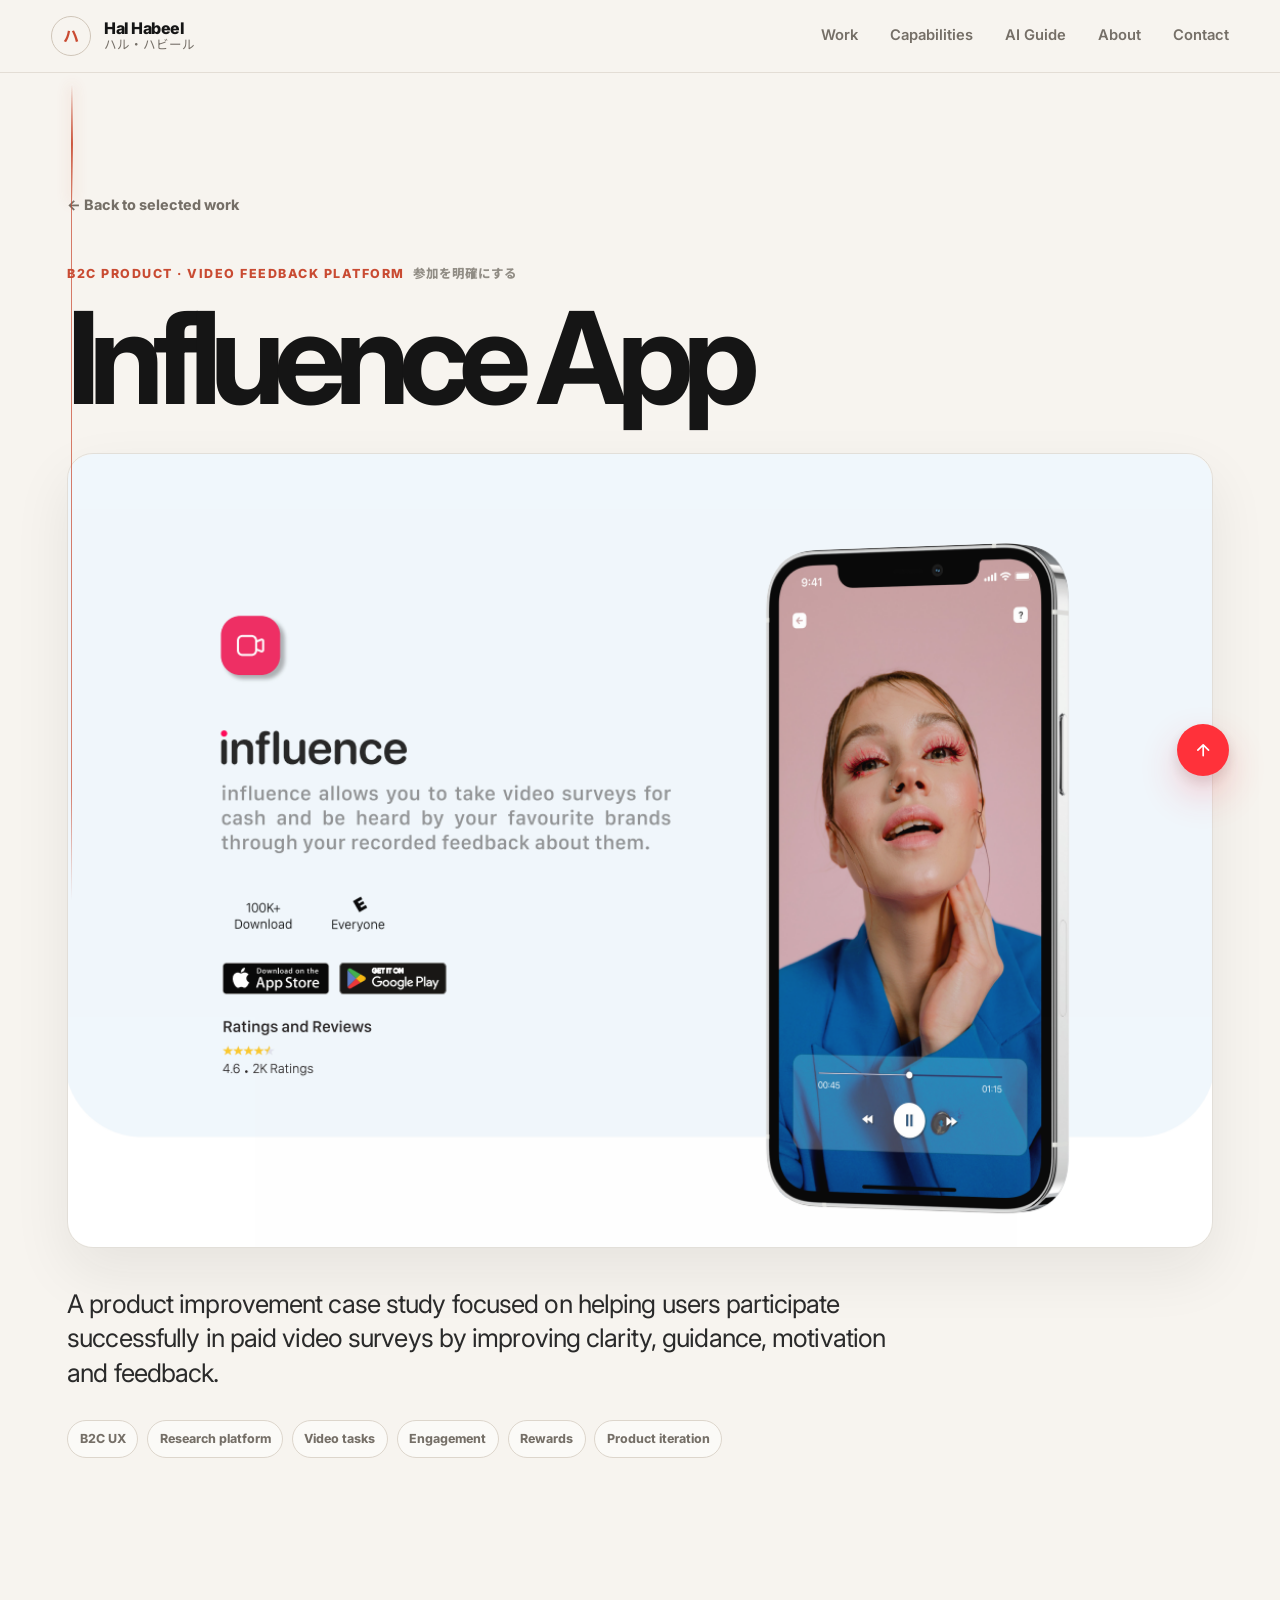
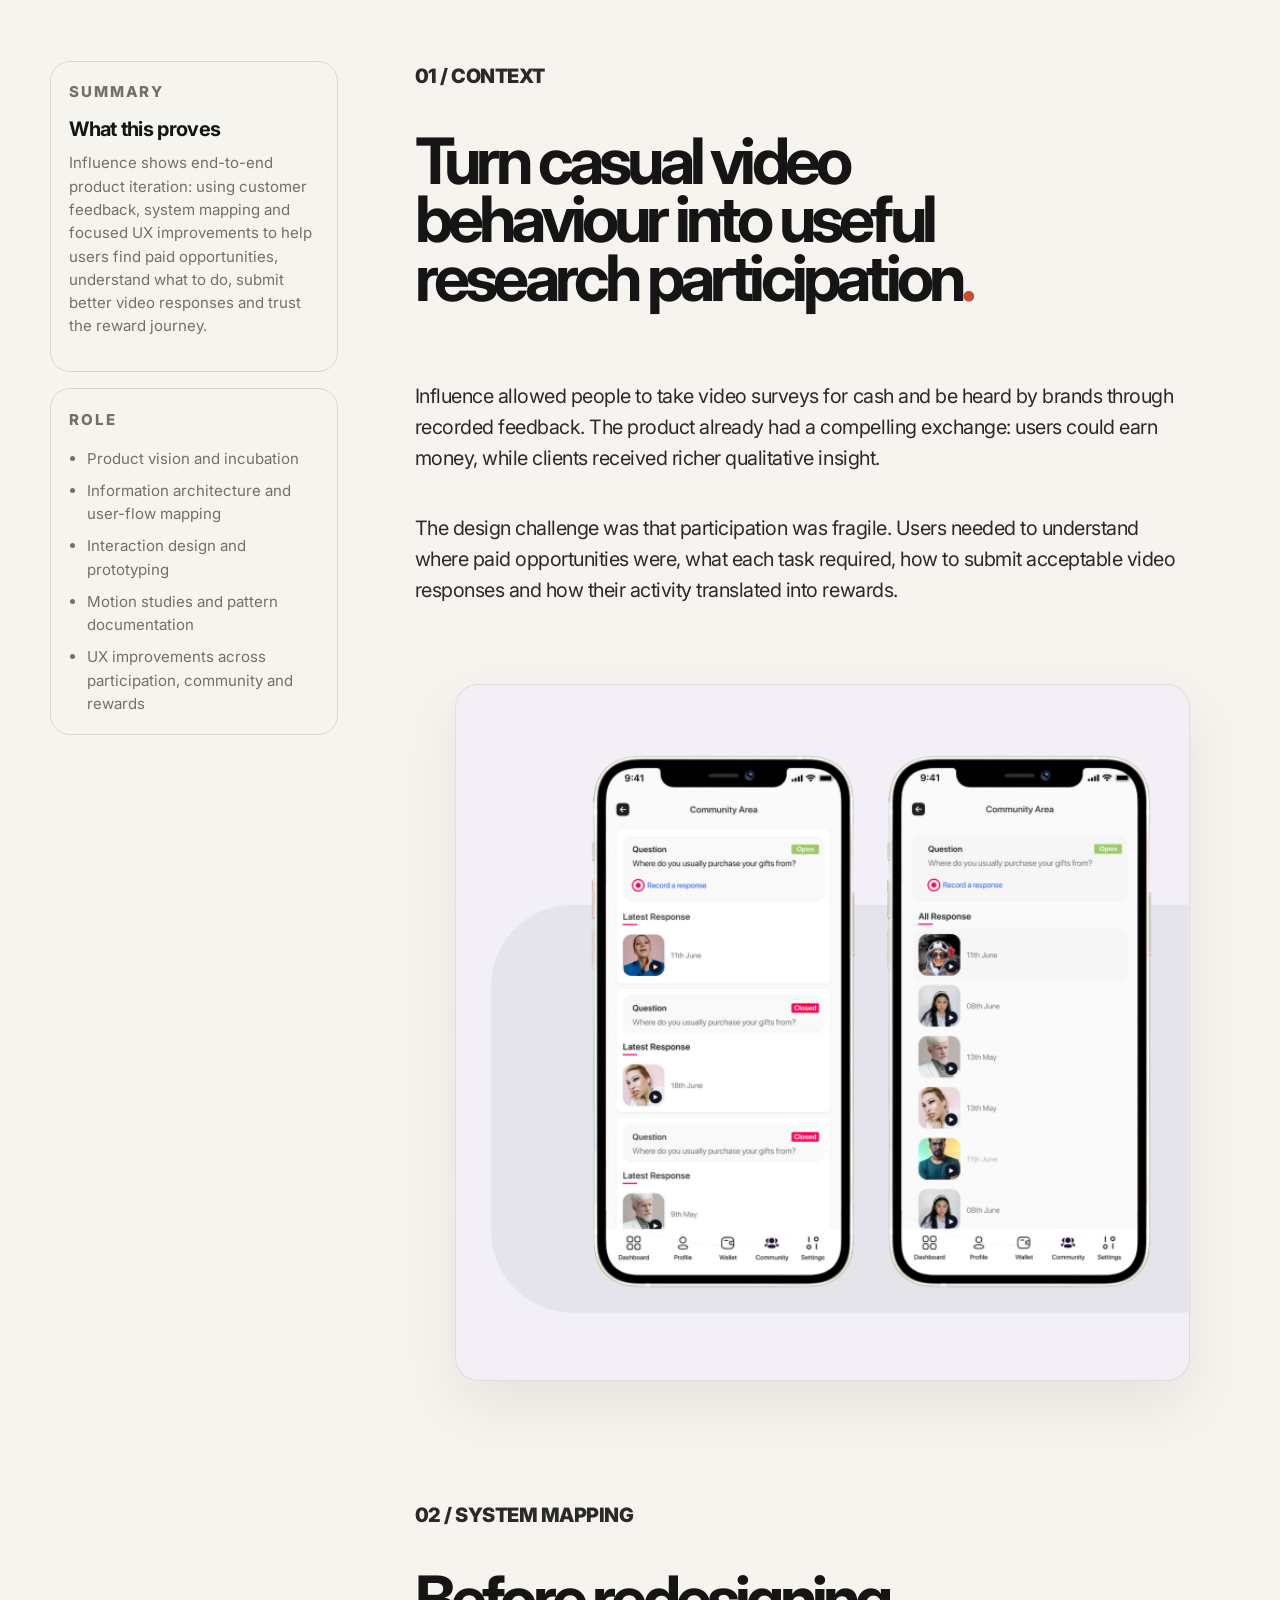
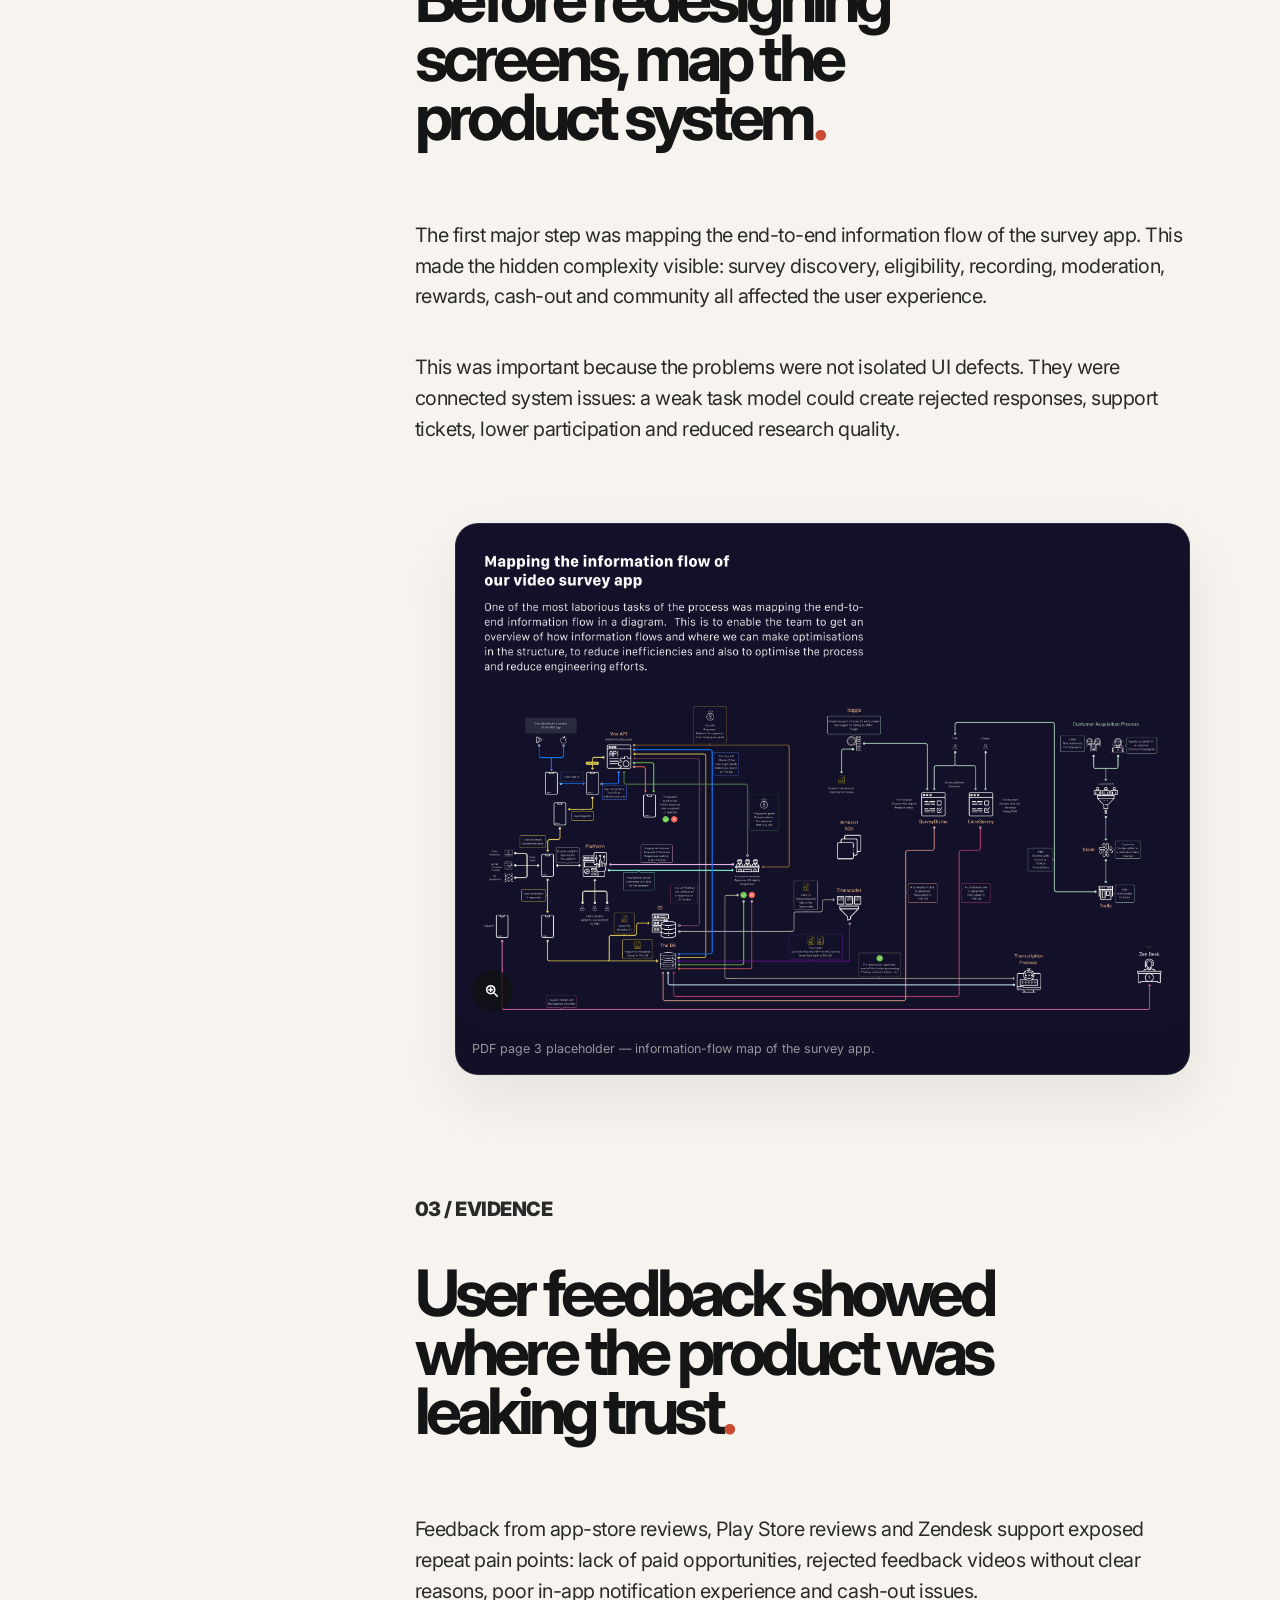
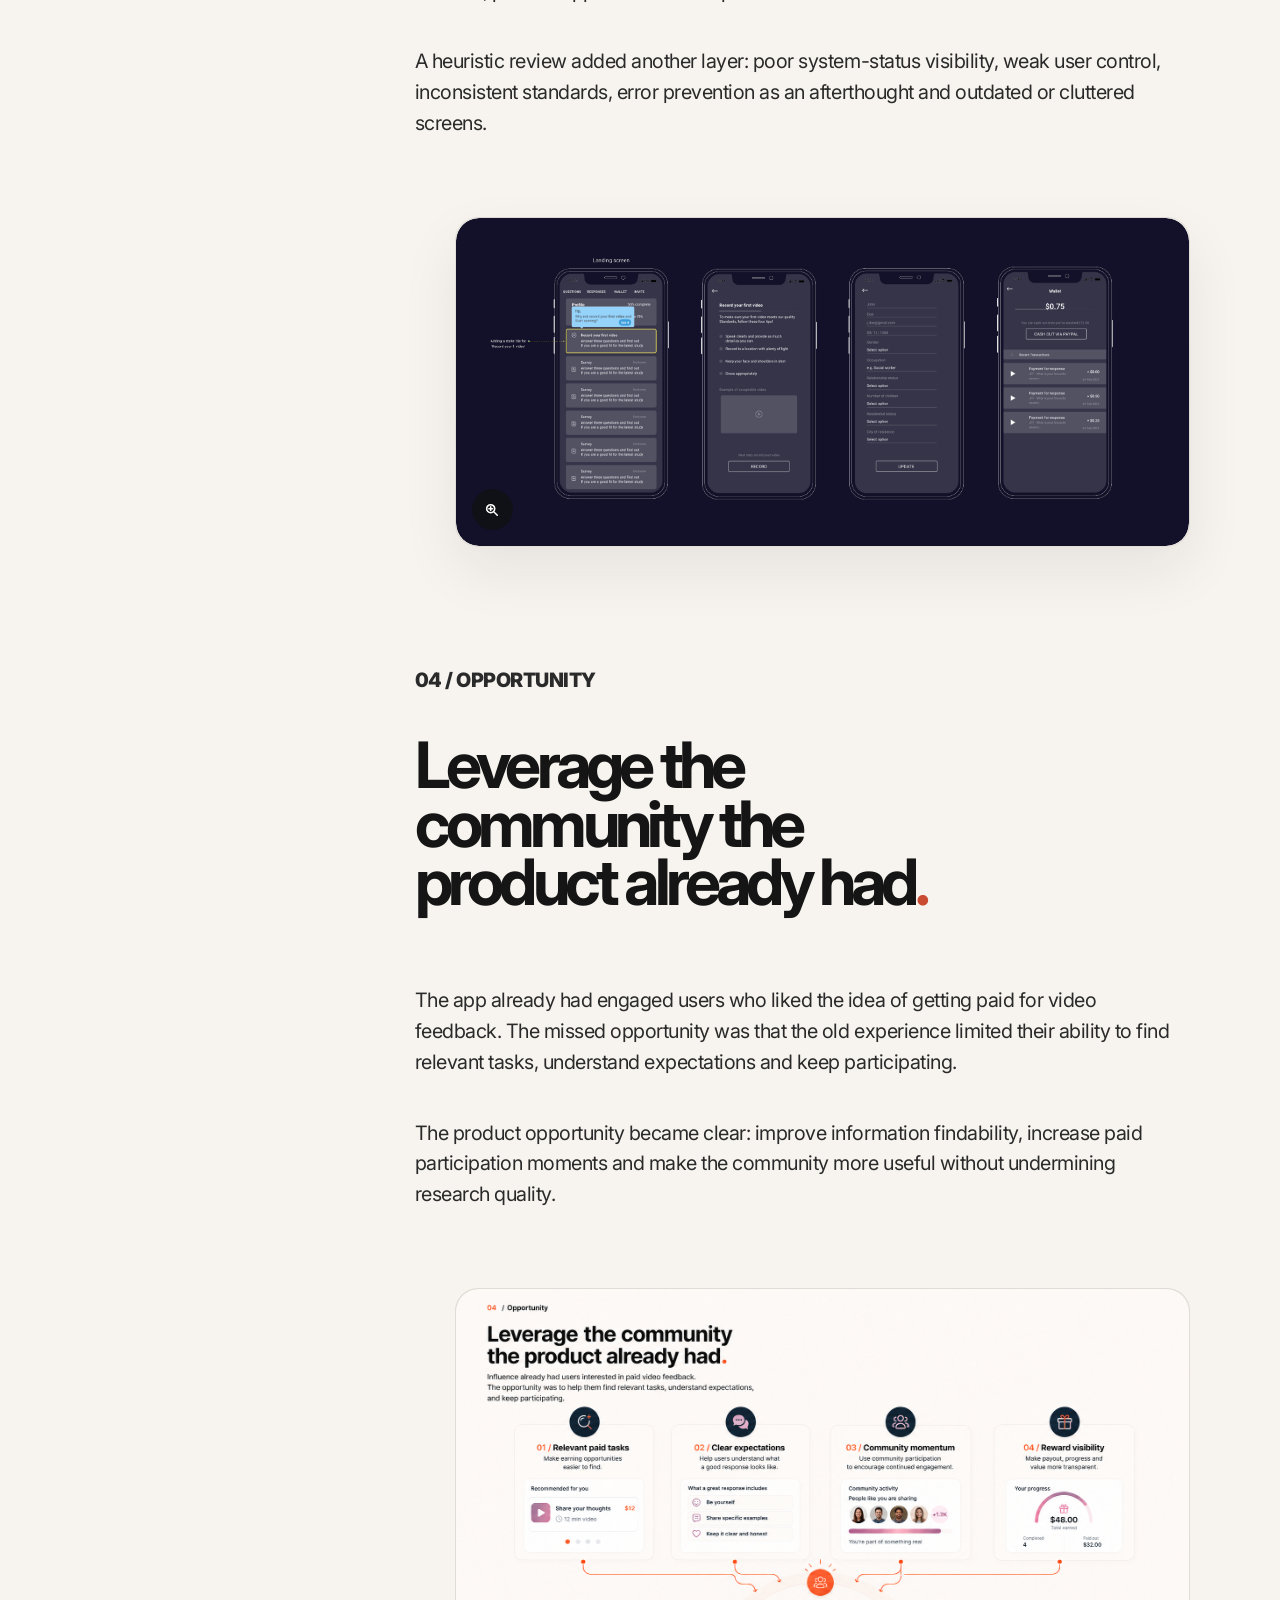
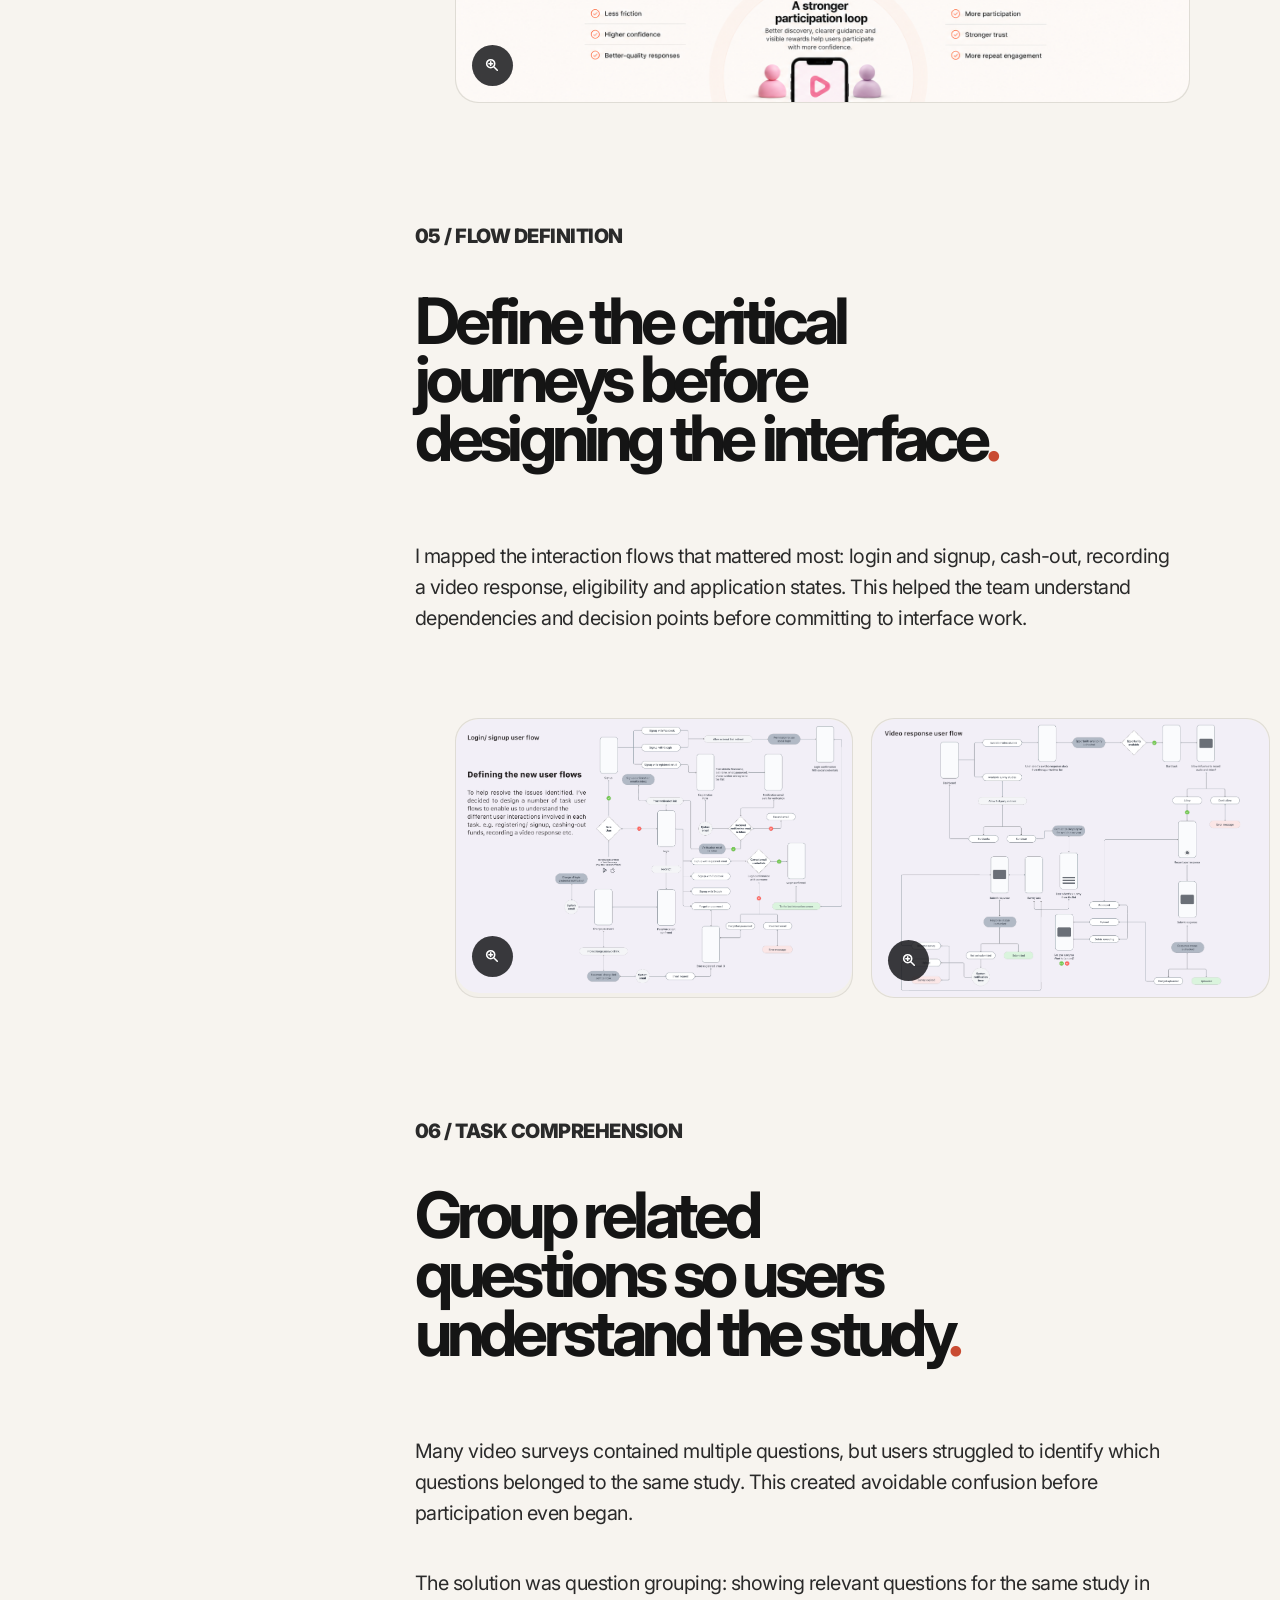
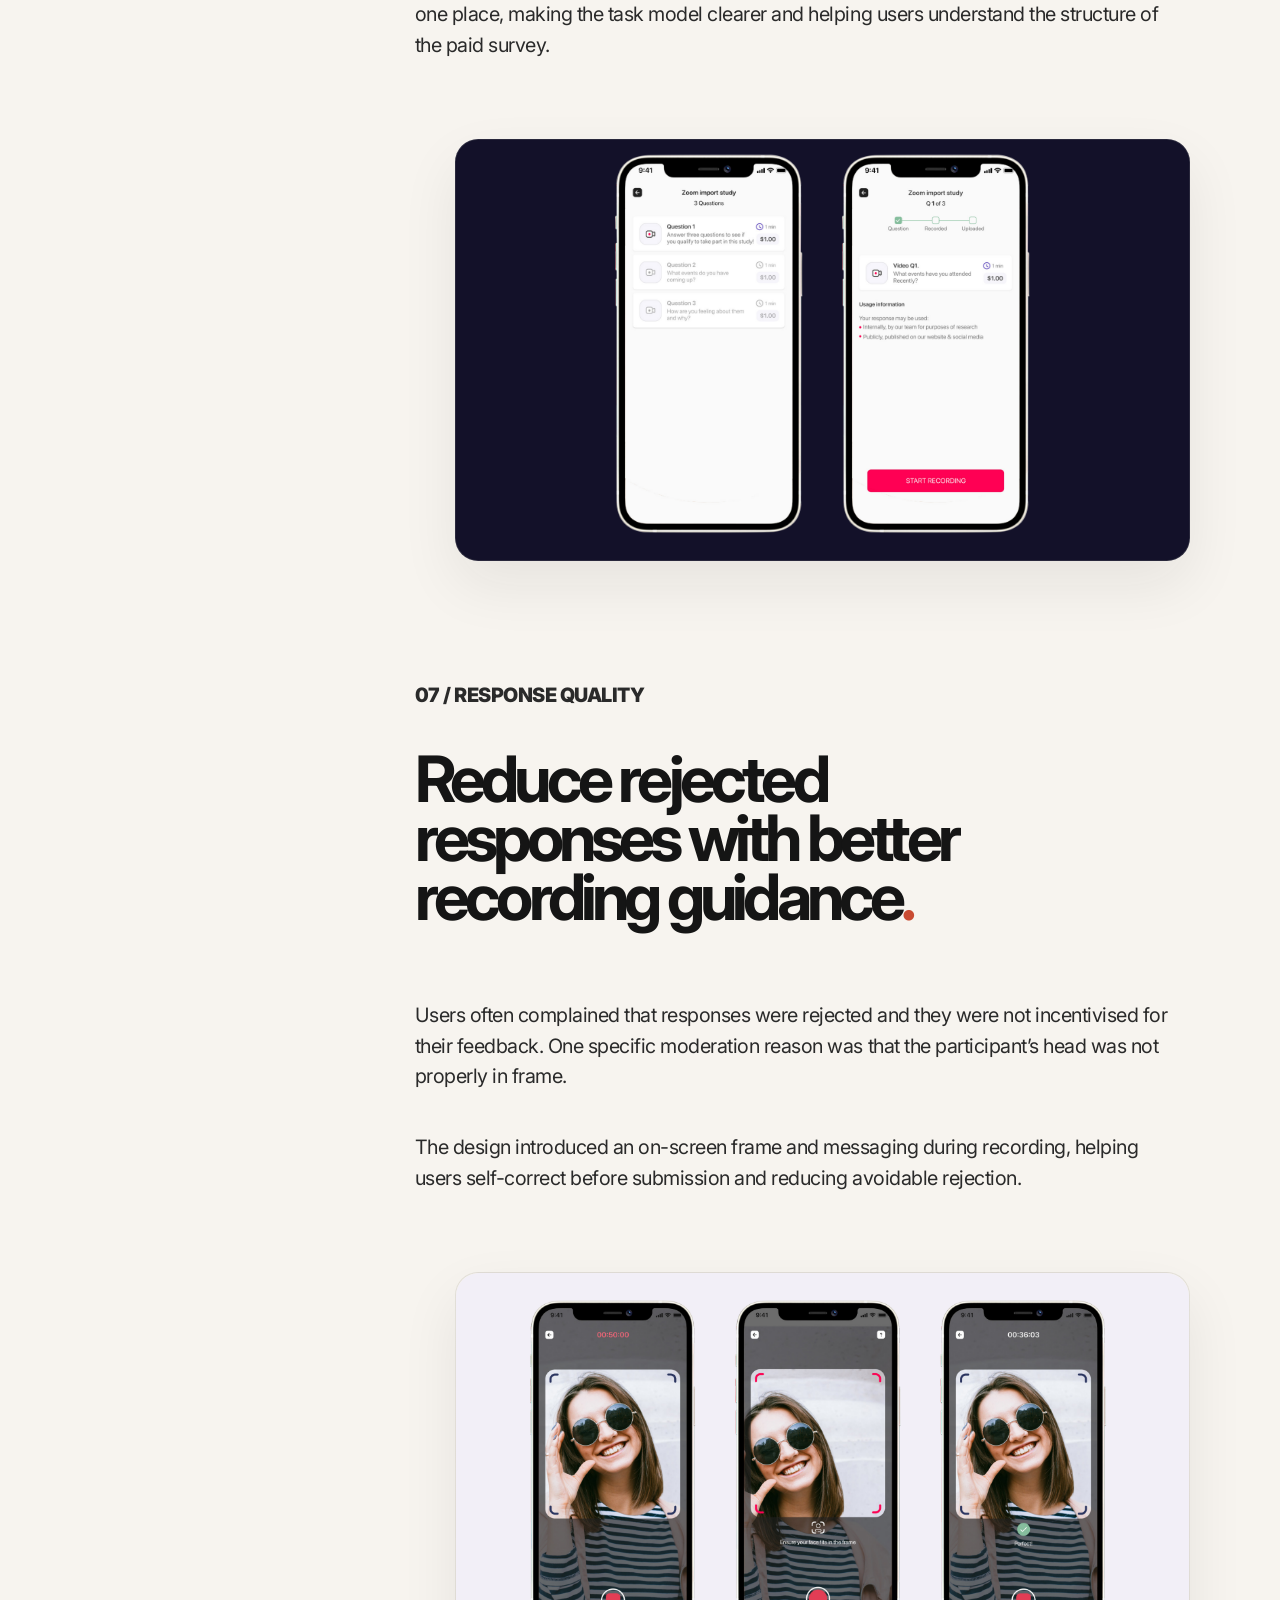
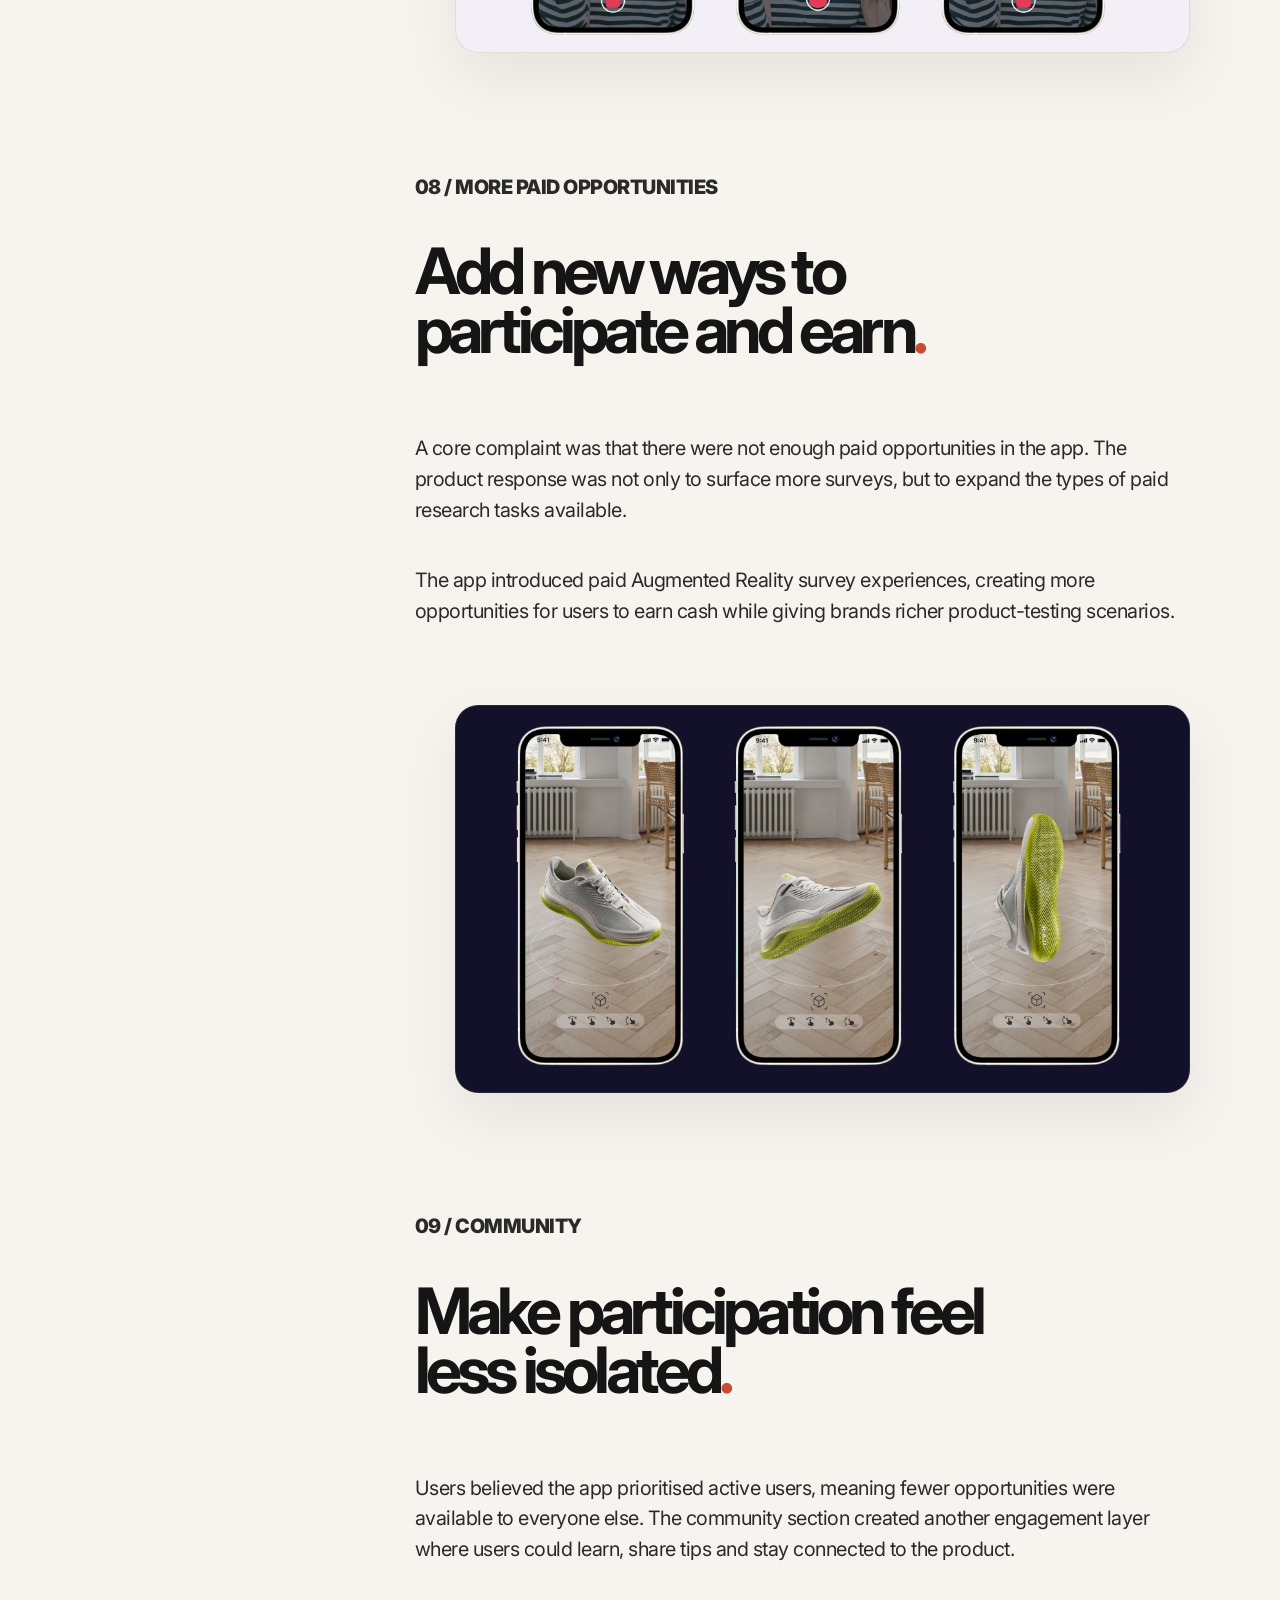
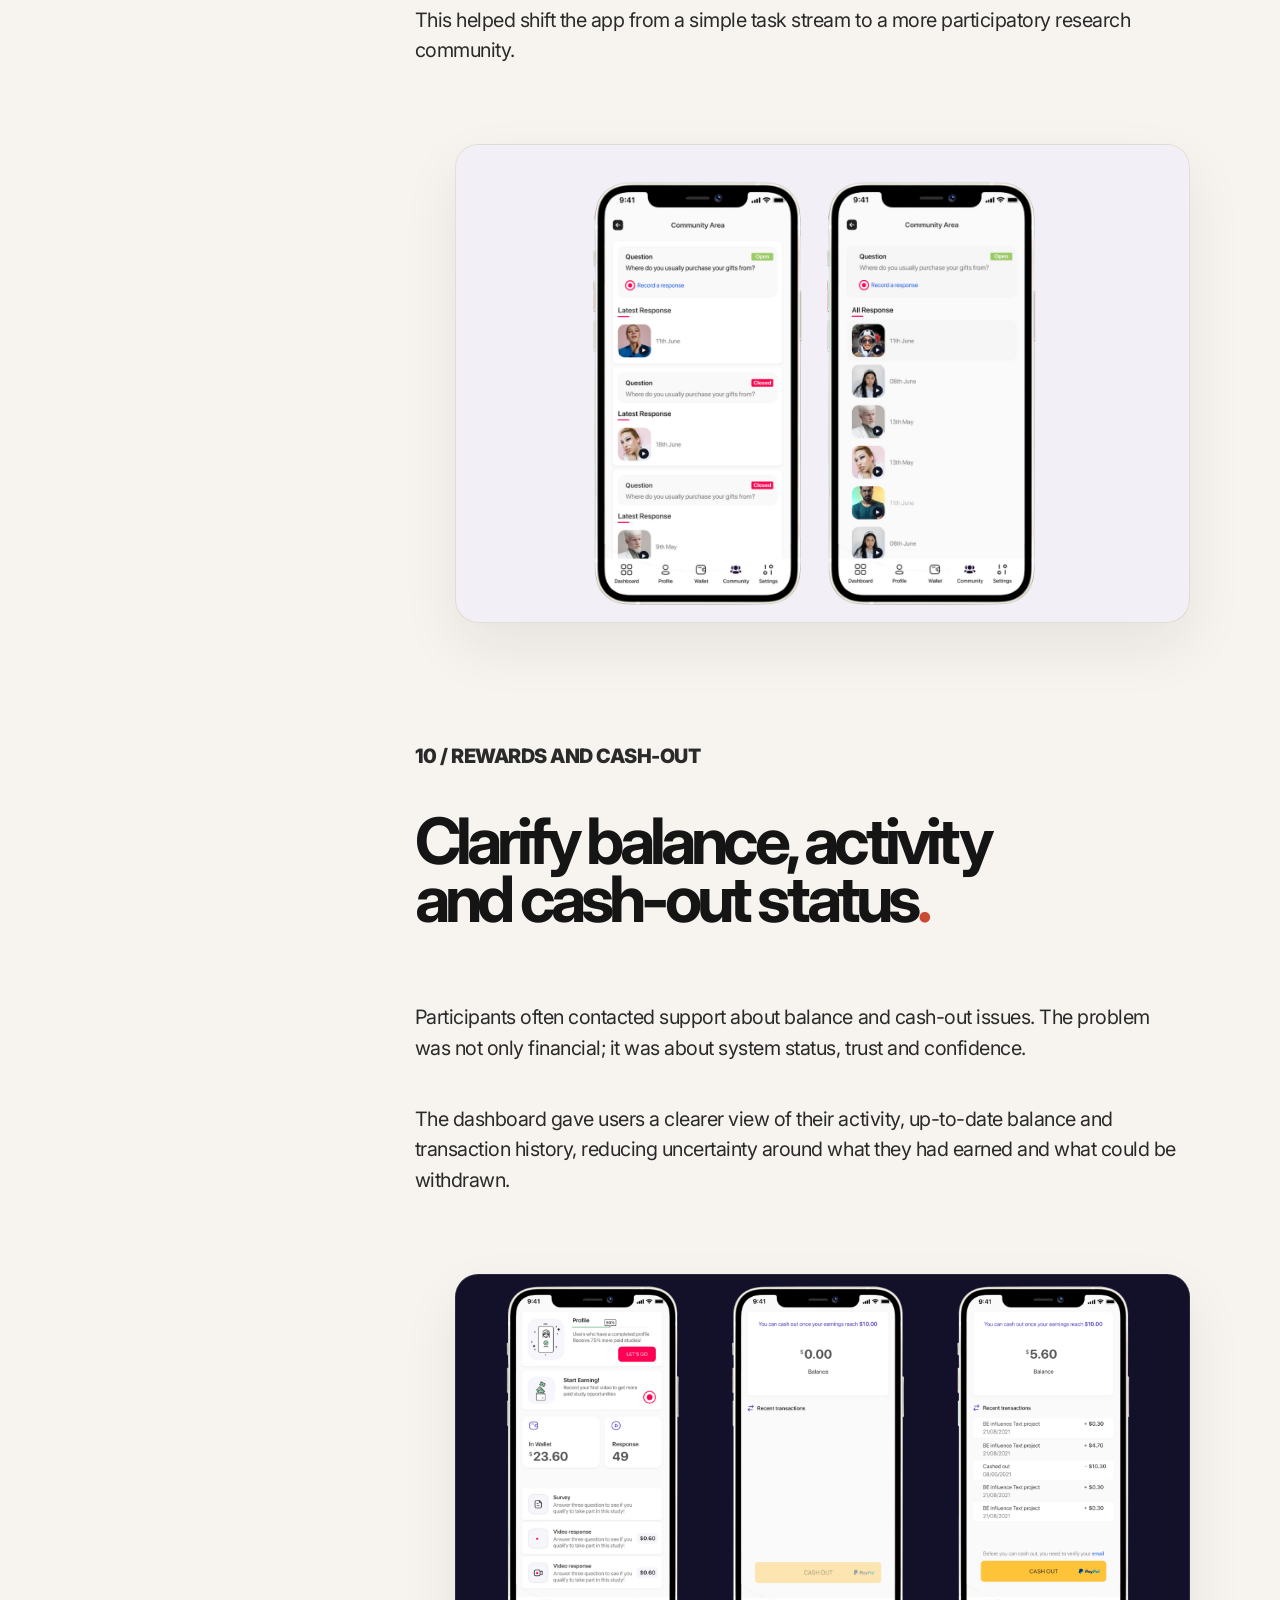
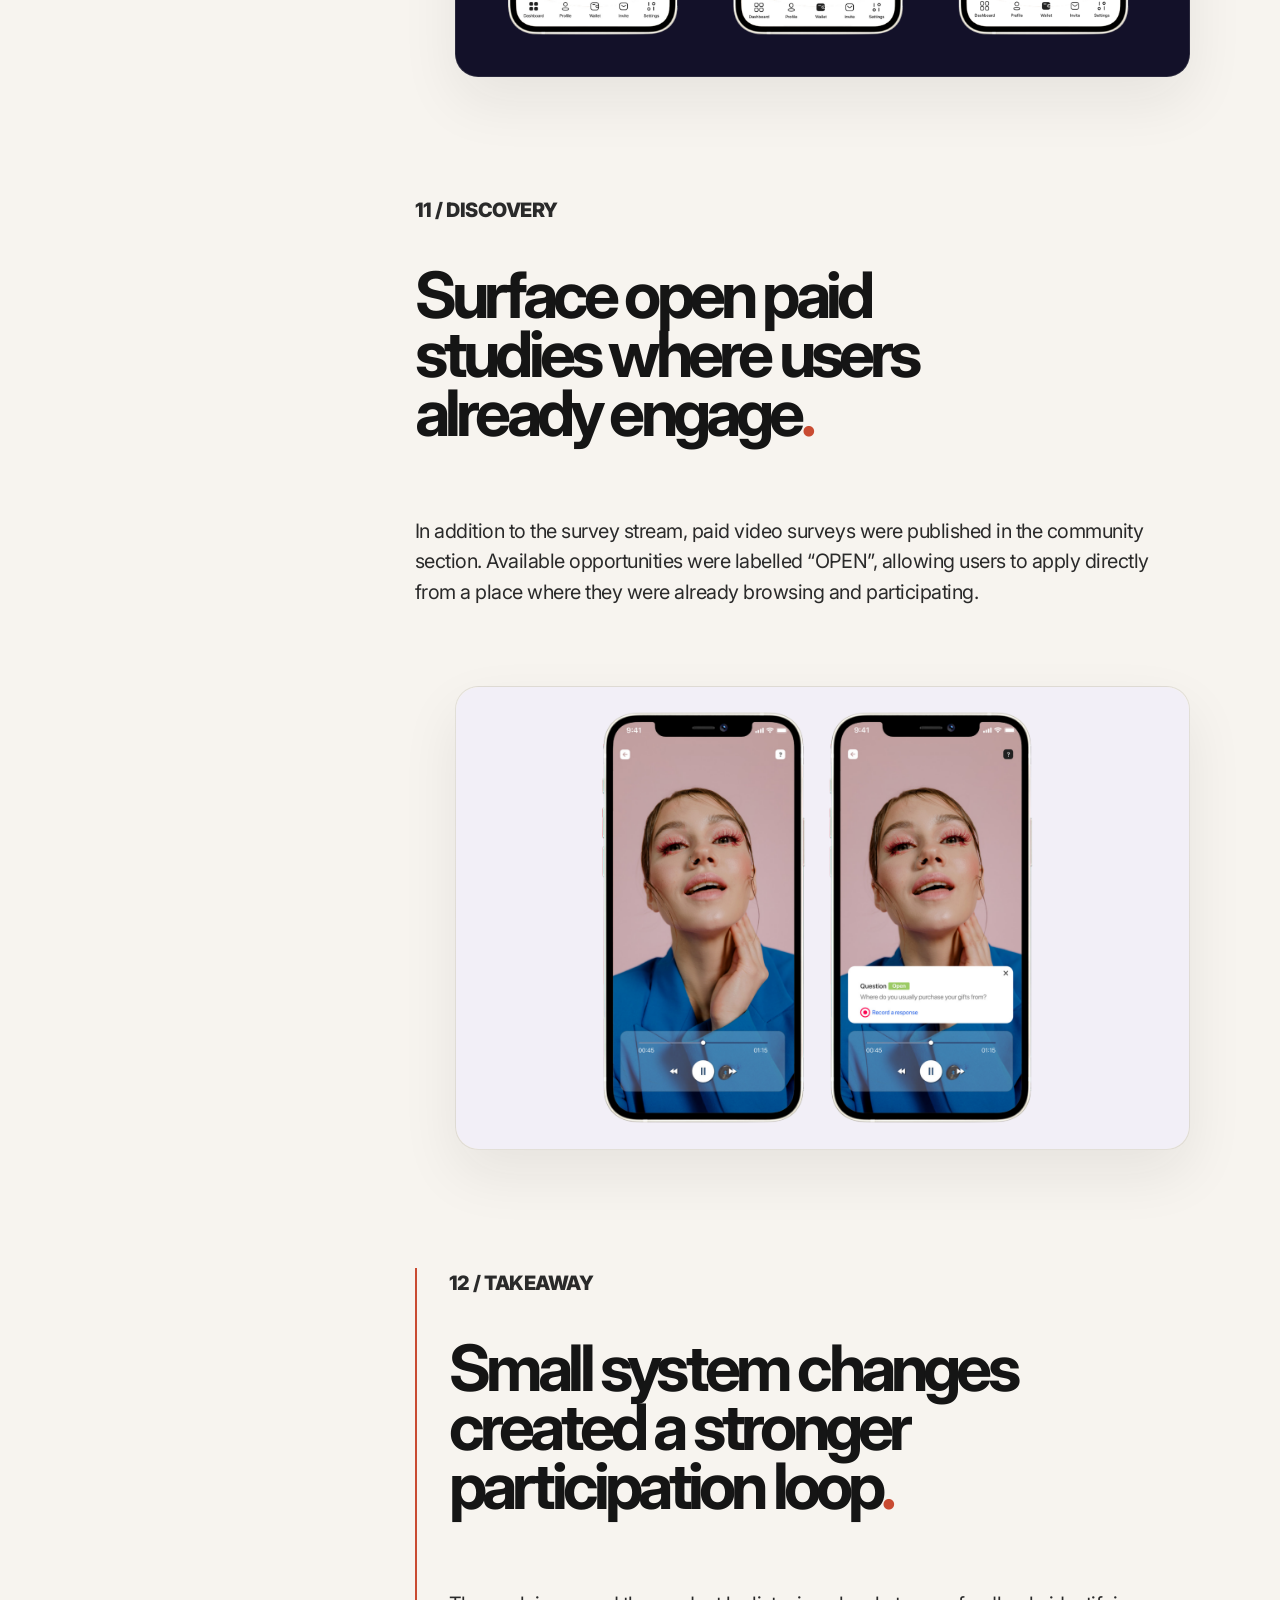
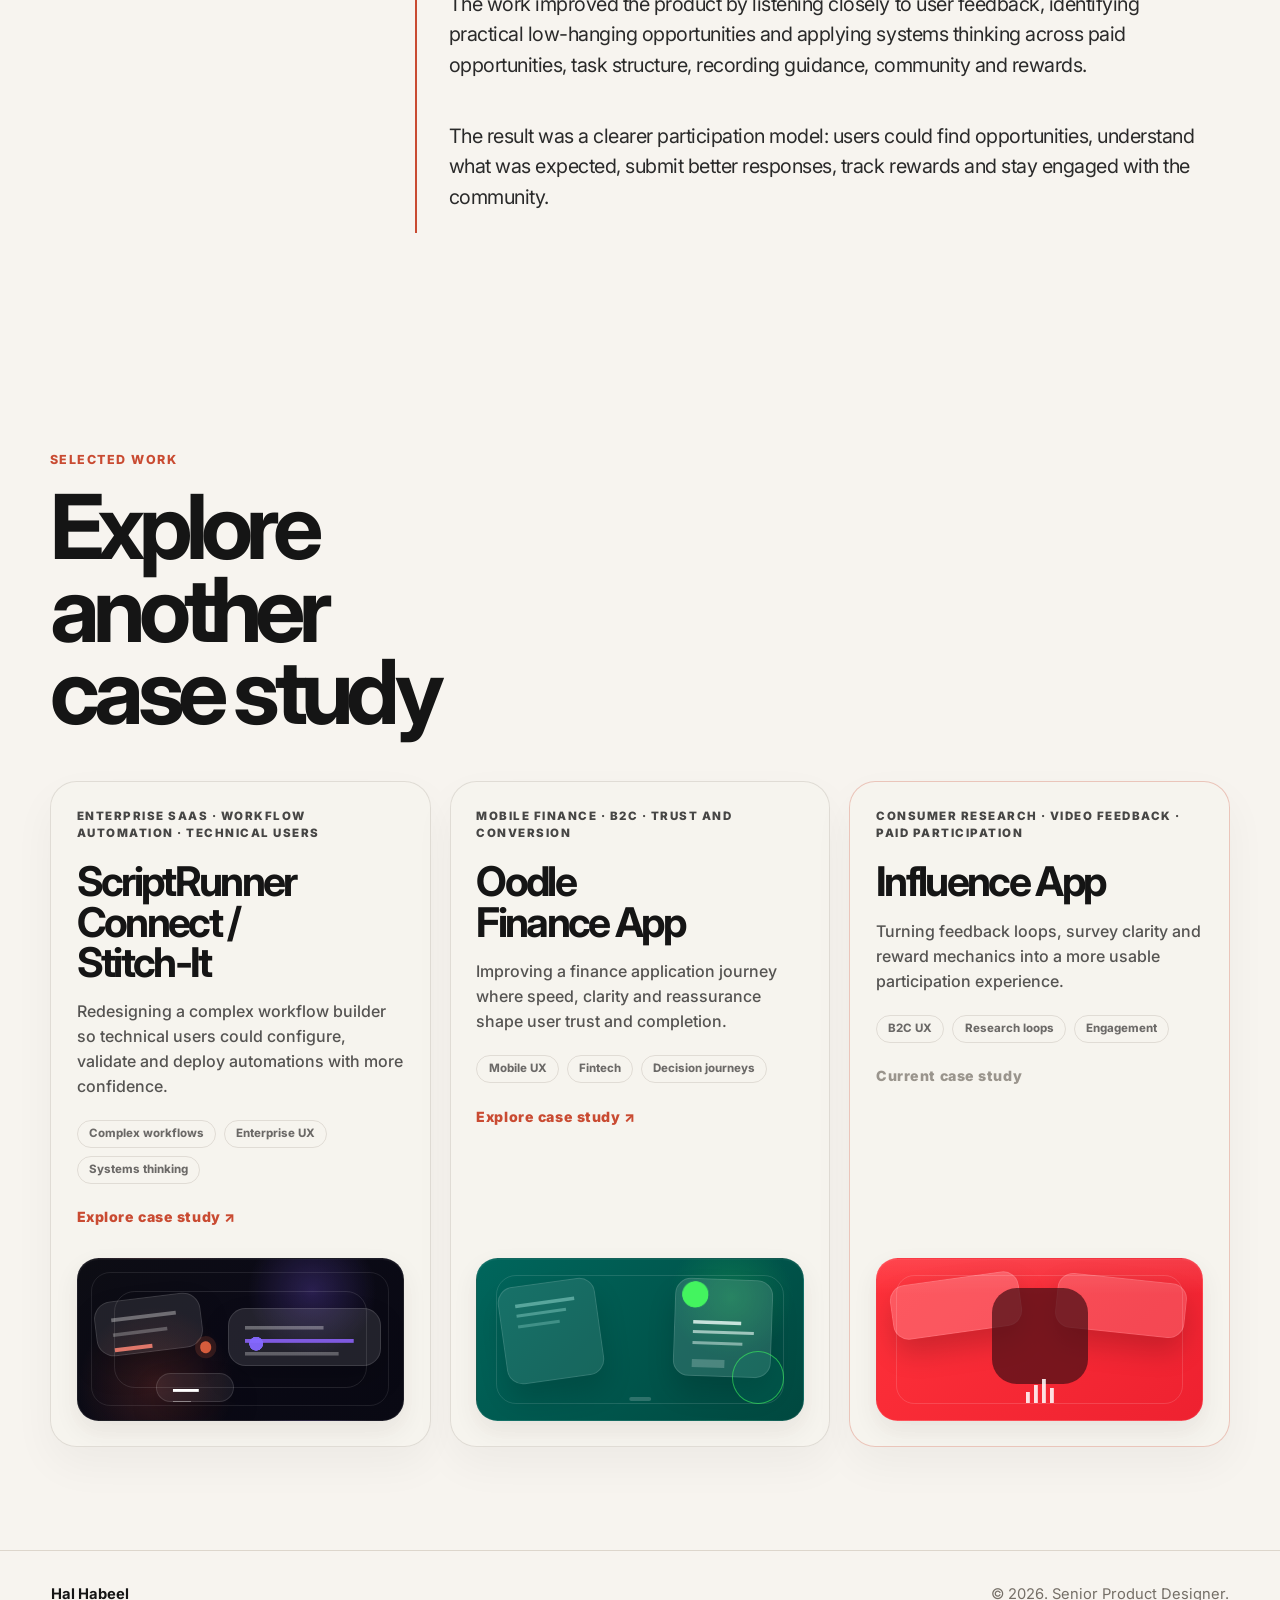
==== case_studies/influence-app.html @ b0b1bc2a "Deploy refreshed portfolio site" ====
<!DOCTYPE html>
<html lang="en">
<head>
  <meta charset="UTF-8">
  <meta name="viewport" content="width=device-width, initial-scale=1.0">
  <title>Influence App — Hal Habeel Case Study</title>
  <meta name="description" content="This case study demonstrates product iteration across a consumer feedback platform: identifying user failure points, improving task comprehension, increasing confidence and making reward-driven participation clearer.">
  <link rel="preconnect" href="https://fonts.googleapis.com">
  <link rel="preconnect" href="https://fonts.gstatic.com" crossorigin>
  <link href="https://fonts.googleapis.com/css2?family=Inter:wght@400;500;650;750;800;900&family=Noto+Sans+JP:wght@400;500;700;800&display=swap" rel="stylesheet">
  <link rel="stylesheet" href="../styles.css">
  <link rel="icon" href="../images/circle_logo_favicon.svg" type="image/svg+xml">

  <style>
    /* Influence story rebuild */
    .influence-story .case-sidebar-card {
      background: rgba(247, 244, 238, 0.78);
    }

    .influence-section h2 {
      max-width: 14ch;
    }

    .influence-title-stop {
      color: var(--vermilion);
    }

    .influence-section > p {
      max-width: 48rem;
    }

    .influence-figure,
    .influence-figure-grid {
      margin-top: clamp(1.75rem, 3vw, 2.5rem);
    }

    .influence-figure {
      overflow: hidden;
      border: 1px solid rgba(117, 111, 103, 0.16);
      border-radius: 1.45rem;
      background:
        linear-gradient(180deg, rgba(247, 244, 238, 0.96), rgba(242, 238, 232, 0.94));
      box-shadow: 0 24px 58px rgba(21, 21, 21, 0.075);
    }

    .influence-figure--dark {
      background: #111026;
      border-color: rgba(255, 255, 255, 0.1);
    }

    .influence-figure img {
      display: block;
      width: 100%;
      height: auto;
      border-radius: inherit;
    }

    .influence-figure figcaption {
      padding: 0.85rem 1rem 1rem;
      color: rgba(21, 21, 21, 0.58);
      font-size: 0.78rem;
      line-height: 1.45;
    }

    .influence-figure--dark figcaption {
      color: rgba(247, 244, 238, 0.58);
    }

    .influence-figure-grid {
      display: grid;
      grid-template-columns: repeat(2, minmax(0, 1fr));
      gap: 1rem;
    }

    .influence-figure-grid .influence-figure {
      margin-top: 0;
    }

    @media (max-width: 900px) {
      .influence-figure-grid {
        grid-template-columns: 1fr;
      }
    }
  </style>


  <style>
    /* Influence hero refinement */
    .case-hero.section-pad {
      padding: 7.5rem var(--page-pad) 5.5rem !important;
    }

    .influence-hero-kicker {
      display: inline-flex !important;
      align-items: baseline !important;
      gap: 0.55rem !important;
      width: fit-content !important;
      margin-bottom: clamp(0.85rem, 1.5vw, 1.15rem) !important;
      color: var(--vermilion) !important;
    }

    .influence-hero-kicker span {
      color: rgba(117, 111, 103, 0.78) !important;
      font-family: "Noto Sans JP", sans-serif !important;
      font-size: 0.78rem !important;
      font-weight: 800 !important;
      letter-spacing: 0.08em !important;
      text-transform: none !important;
    }

    .case-hero h1 {
      margin-bottom: clamp(1.75rem, 3vw, 2.5rem) !important;
    }

    .influence-hero-visual-section {
      padding: 0 !important;
      margin: 0 0 clamp(1.75rem, 3vw, 2.4rem) !important;
    }

    .influence-hero-visual {
      width: min(100%, 72rem) !important;
      height: auto !important;
      min-height: 0 !important;
      padding: 0 !important;
      overflow: hidden !important;
      border: 1px solid rgba(117, 111, 103, 0.16) !important;
      border-radius: 1.6rem !important;
      background: transparent !important;
      box-shadow: 0 24px 58px rgba(21, 21, 21, 0.075) !important;
    }

    .influence-hero-visual img {
      display: block !important;
      width: 100% !important;
      height: auto !important;
      min-height: 0 !important;
      max-height: none !important;
      object-fit: initial !important;
      object-position: initial !important;
      border-radius: inherit !important;
      box-shadow: none !important;
      transform: none !important;
      image-rendering: auto !important;
    }

    .case-hero .case-lede {
      margin-top: 0 !important;
      max-width: 52rem !important;
    }

    .case-hero .case-tags {
      margin-top: clamp(1.25rem, 2.4vw, 1.85rem) !important;
    }

    @media (max-width: 900px) {
      .case-hero.section-pad {
        padding-top: 6.5rem !important;
      }

      .influence-hero-visual {
        border-radius: 1.25rem !important;
      }

      .influence-hero-kicker {
        flex-wrap: wrap !important;
      }
    }
  </style>


  <style>
    /* Influence hero kicker line fix */
    .case-hero .back-link {
      display: flex !important;
      width: fit-content !important;
      margin-bottom: clamp(2rem, 4vw, 3rem) !important;
      float: none !important;
      clear: both !important;
    }

    .influence-hero-kicker {
      display: flex !important;
      clear: both !important;
      width: fit-content !important;
      margin-top: 0 !important;
      margin-bottom: clamp(0.85rem, 1.5vw, 1.15rem) !important;
    }
  </style>


  <style>
    /* Influence context image caption cleanup */
    .influence-section--intro .influence-figure img {
      border-radius: inherit !important;
    }
  </style>


  <style>
    /* Influence evidence image caption cleanup */
    .influence-figure img[src="../images/influence_case_p04_feedback_painpoints.png"] {
      border-radius: inherit !important;
    }
  </style>


  <style>
    /* Influence opportunity image caption cleanup */
    .influence-figure img[src="../images/concept_testing.png"] {
      border-radius: inherit !important;
    }
  </style>


  <style>
    /* Influence opportunity dark canvas removal */
    .influence-figure--opportunity {
      background: #f3f0ea !important;
      border: 1px solid rgba(117, 111, 103, 0.16) !important;
      overflow: hidden !important;
    }

    .influence-figure--opportunity img {
      display: block !important;
      width: 100% !important;
      height: auto !important;
      border-radius: inherit !important;
      margin: 0 !important;
    }
  </style>


  <style>
    /* Influence opportunity shadow removal */
    .influence-figure--opportunity {
      box-shadow: none !important;
    }
  </style>


  <style>
    /* Influence flow definition image cleanup */
    .influence-section--flow-definition .influence-figure-grid {
      grid-template-columns: repeat(2, minmax(0, 1fr)) !important;
      gap: clamp(1.25rem, 2.4vw, 2rem) !important;
      margin-top: clamp(2rem, 3.5vw, 3rem) !important;
    }

    .influence-section--flow-definition .influence-figure {
      margin-top: 0 !important;
      border-radius: 1.45rem !important;
      background: #f3f0ea !important;
      box-shadow: none !important;
      overflow: hidden !important;
    }

    .influence-section--flow-definition .influence-figure img {
      display: block !important;
      width: 100% !important;
      height: auto !important;
      border-radius: inherit !important;
      margin: 0 !important;
    }

    .influence-section--flow-definition .influence-figure figcaption {
      display: none !important;
    }

    @media (max-width: 900px) {
      .influence-section--flow-definition .influence-figure-grid {
        grid-template-columns: 1fr !important;
      }
    }
  </style>


  <style>
    /* Influence flow definition bigger images */
    .influence-section--flow-definition .influence-figure-grid {
      width: min(100%, 76rem) !important;
      max-width: 76rem !important;
      grid-template-columns: repeat(2, minmax(0, 1fr)) !important;
      gap: clamp(0.75rem, 1.4vw, 1.15rem) !important;
      margin-left: 0 !important;
      margin-right: 0 !important;
    }

    .influence-section--flow-definition .influence-figure {
      width: 100% !important;
      max-width: none !important;
    }

    .influence-section--flow-definition .influence-figure img {
      width: 100% !important;
      max-width: none !important;
    }

    @media (max-width: 900px) {
      .influence-section--flow-definition .influence-figure-grid {
        width: 100% !important;
        max-width: 100% !important;
        grid-template-columns: 1fr !important;
        gap: 1rem !important;
      }
    }
  </style>


  <style>
    /* Influence selected work fallback */
    .influence-selected-work {
      padding-top: clamp(5rem, 8vw, 8rem) !important;
      padding-bottom: clamp(5rem, 8vw, 8rem) !important;
      background: var(--bg) !important;
    }

    .influence-selected-work h2 {
      max-width: 9ch !important;
      margin: 0 0 clamp(2rem, 4vw, 3rem) !important;
      color: var(--ink) !important;
      font-size: clamp(3rem, 7vw, 6.4rem) !important;
      line-height: 0.92 !important;
      letter-spacing: -0.075em !important;
    }

    .influence-selected-work .case-study-next-work__grid {
      display: grid !important;
      grid-template-columns: repeat(3, minmax(0, 1fr)) !important;
      gap: 1.2rem !important;
      max-width: 100% !important;
    }

    .influence-selected-work .case-study-next-work__card {
      position: relative !important;
      min-height: 25rem !important;
      display: grid !important;
      grid-template-rows: 1fr auto !important;
      align-items: stretch !important;
      padding: clamp(1.35rem, 2vw, 1.75rem) !important;
      border: 1px solid rgba(117, 111, 103, 0.18) !important;
      border-radius: 1.65rem !important;
      background: rgba(247, 244, 238, 0.78) !important;
      color: var(--ink) !important;
      overflow: hidden !important;
      box-shadow: 0 18px 44px rgba(21, 21, 21, 0.045) !important;
      text-decoration: none !important;
      transition: transform 180ms ease, border-color 180ms ease, box-shadow 180ms ease !important;
    }

    .influence-selected-work .case-study-next-work__card:hover {
      transform: translateY(-4px) !important;
      border-color: rgba(201, 75, 50, 0.28) !important;
      box-shadow: 0 24px 54px rgba(21, 21, 21, 0.075) !important;
    }

    .influence-selected-work .case-study-next-work__card.is-current {
      border-color: rgba(201, 75, 50, 0.28) !important;
    }

    .influence-selected-work .case-study-next-work__content {
      display: grid !important;
      align-content: start !important;
    }

    .influence-selected-work .case-study-next-work__content p {
      margin: 0 0 1.25rem !important;
      color: rgba(21, 21, 21, 0.78) !important;
      font-size: 0.72rem !important;
      font-weight: 850 !important;
      letter-spacing: 0.13em !important;
      line-height: 1.45 !important;
      text-transform: uppercase !important;
    }

    .influence-selected-work .case-study-next-work__content h3 {
      max-width: 8.5ch !important;
      margin: 0 !important;
      color: var(--ink) !important;
      font-size: clamp(2.05rem, 3.2vw, 3.35rem) !important;
      line-height: 0.98 !important;
      letter-spacing: -0.065em !important;
    }

    .influence-selected-work .case-study-next-work__content > span {
      display: block !important;
      max-width: 28rem !important;
      margin: 1.1rem 0 0 !important;
      color: rgba(21, 21, 21, 0.72) !important;
      font-size: 1rem !important;
      font-weight: 500 !important;
      line-height: 1.55 !important;
      letter-spacing: 0 !important;
    }

    .influence-selected-work .case-study-next-work__content ul {
      display: flex !important;
      flex-wrap: wrap !important;
      gap: 0.5rem !important;
      margin: 1.35rem 0 0 !important;
      padding: 0 !important;
      list-style: none !important;
    }

    .influence-selected-work .case-study-next-work__content li {
      padding: 0.45rem 0.7rem !important;
      border: 1px solid rgba(117, 111, 103, 0.18) !important;
      border-radius: 999px !important;
      color: rgba(21, 21, 21, 0.62) !important;
      font-size: 0.72rem !important;
      font-weight: 750 !important;
      line-height: 1 !important;
    }

    .influence-selected-work .case-study-next-work__content strong {
      display: block !important;
      margin-top: 1.4rem !important;
      color: var(--vermilion) !important;
      font-size: 0.88rem !important;
      font-weight: 850 !important;
      letter-spacing: 0.04em !important;
    }

    .influence-selected-work .case-study-next-work__card.is-current .case-study-next-work__content strong {
      color: rgba(117, 111, 103, 0.72) !important;
    }

    .influence-selected-work .case-study-next-work__visual {
      position: relative !important;
      min-height: 10.2rem !important;
      margin-top: 1.8rem !important;
      border-radius: 1.35rem !important;
      overflow: hidden !important;
      isolation: isolate !important;
      border: 1px solid rgba(255, 255, 255, 0.08) !important;
      box-shadow: inset 0 1px 0 rgba(255, 255, 255, 0.04), 0 10px 24px rgba(21, 21, 21, 0.08) !important;
    }

    .influence-selected-work .case-study-next-work__card--stitch .case-study-next-work__visual {
      background:
        radial-gradient(circle at 24% 78%, rgba(201, 75, 50, 0.22), transparent 28%),
        radial-gradient(circle at 72% 20%, rgba(112, 80, 210, 0.30), transparent 24%),
        linear-gradient(135deg, #0d0d14 0%, #0b0a16 45%, #090913 100%) !important;
    }

    .influence-selected-work .case-study-next-work__card--oodle .case-study-next-work__visual {
      background:
        radial-gradient(circle at 72% 26%, rgba(65, 255, 91, 0.28), transparent 18%),
        linear-gradient(135deg, #00665c, #00463f) !important;
    }

    .influence-selected-work .case-study-next-work__card--influence .case-study-next-work__visual {
      background:
        radial-gradient(circle at 72% 24%, rgba(255, 255, 255, 0.24), transparent 20%),
        linear-gradient(135deg, #ff3b3f, #d6102b) !important;
    }

    .influence-selected-work .case-study-next-work__visual i {
      position: absolute !important;
      display: block !important;
      border-radius: 1.1rem !important;
      border: 1px solid rgba(255, 255, 255, 0.12) !important;
      background: rgba(255, 255, 255, 0.1) !important;
      box-shadow: 0 14px 28px rgba(0, 0, 0, 0.18) !important;
    }

    .influence-selected-work .case-study-next-work__visual i:nth-child(1) {
      width: 52% !important;
      height: 48% !important;
      left: 12% !important;
      top: 18% !important;
      transform: rotate(-7deg) !important;
    }

    .influence-selected-work .case-study-next-work__visual i:nth-child(2) {
      width: 34% !important;
      height: 62% !important;
      right: 13% !important;
      top: 14% !important;
      background: rgba(255, 255, 255, 0.14) !important;
    }

    .influence-selected-work .case-study-next-work__visual i:nth-child(3) {
      width: 28% !important;
      height: 20% !important;
      left: 32% !important;
      bottom: 17% !important;
      border-radius: 999px !important;
      background: rgba(255, 255, 255, 0.18) !important;
    }

    @media (max-width: 1100px) {
      .influence-selected-work .case-study-next-work__grid {
        grid-template-columns: 1fr !important;
      }

      .influence-selected-work .case-study-next-work__card {
        min-height: 21rem !important;
      }

      .influence-selected-work .case-study-next-work__content h3 {
        max-width: 12ch !important;
      }
    }
  </style>


  <style>
    /* Influence selected work mini preview correction */

    .influence-selected-work .case-study-next-work__visual {
      position: relative !important;
      min-height: 10.2rem !important;
      margin-top: 1.8rem !important;
      border-radius: 1.35rem !important;
      overflow: hidden !important;
      isolation: isolate !important;
      border: 1px solid rgba(255, 255, 255, 0.08) !important;
      box-shadow:
        inset 0 1px 0 rgba(255, 255, 255, 0.04),
        0 10px 24px rgba(21, 21, 21, 0.08) !important;
    }

    .influence-selected-work .case-study-next-work__visual::before,
    .influence-selected-work .case-study-next-work__visual::after,
    .influence-selected-work .case-study-next-work__visual i::before,
    .influence-selected-work .case-study-next-work__visual i::after {
      content: "";
      position: absolute;
      pointer-events: none;
    }

    .influence-selected-work .case-study-next-work__visual i {
      position: absolute !important;
      display: block !important;
      border-radius: 1.1rem !important;
      border: 1px solid rgba(255, 255, 255, 0.12) !important;
      background: rgba(255, 255, 255, 0.08) !important;
      box-shadow: 0 14px 28px rgba(0, 0, 0, 0.18) !important;
    }

    /* Stitch-It mini preview */
    .influence-selected-work .case-study-next-work__card--stitch .case-study-next-work__visual {
      background:
        radial-gradient(circle at 24% 78%, rgba(201, 75, 50, 0.22), transparent 28%),
        radial-gradient(circle at 72% 20%, rgba(112, 80, 210, 0.30), transparent 24%),
        linear-gradient(135deg, #0d0d14 0%, #0b0a16 45%, #090913 100%) !important;
    }

    .influence-selected-work .case-study-next-work__card--stitch .case-study-next-work__visual::before {
      inset: 0.85rem;
      border-radius: 1.2rem;
      border: 1px solid rgba(255, 255, 255, 0.09);
      z-index: 0;
    }

    .influence-selected-work .case-study-next-work__card--stitch .case-study-next-work__visual::after {
      inset: 2rem 2.25rem;
      border-radius: 1.3rem;
      border: 1px solid rgba(255, 255, 255, 0.11);
      z-index: 0;
    }

    .influence-selected-work .case-study-next-work__card--stitch .case-study-next-work__visual i:nth-child(1) {
      left: 1.1rem !important;
      top: 2.4rem !important;
      right: auto !important;
      bottom: auto !important;
      width: 33% !important;
      height: 34% !important;
      transform: rotate(-7deg) !important;
      transform-origin: center center !important;
      border-radius: 1.1rem !important;
      background:
        linear-gradient(rgba(255,255,255,0.34), rgba(255,255,255,0.34)) 1rem 1rem / 62% 0.24rem no-repeat,
        linear-gradient(rgba(255,255,255,0.26), rgba(255,255,255,0.26)) 1rem 1.95rem / 52% 0.22rem no-repeat,
        linear-gradient(rgba(233,124,109,0.95), rgba(233,124,109,0.95)) 1rem 2.85rem / 36% 0.26rem no-repeat,
        rgba(255, 255, 255, 0.09) !important;
      z-index: 2 !important;
    }

    .influence-selected-work .case-study-next-work__card--stitch .case-study-next-work__visual i:nth-child(1)::after {
      width: 0.7rem;
      height: 0.7rem;
      border-radius: 50%;
      right: -0.42rem;
      top: 3.15rem;
      background: #d85d3d;
      box-shadow: 0 0 0 0.32rem rgba(216, 93, 61, 0.18);
    }

    .influence-selected-work .case-study-next-work__card--stitch .case-study-next-work__visual i:nth-child(2) {
      right: 1.4rem !important;
      top: 3.1rem !important;
      left: auto !important;
      bottom: auto !important;
      width: 47% !important;
      height: 36% !important;
      background:
        radial-gradient(circle at 18% 62%, rgba(133, 104, 255, 0.95) 0 0.42rem, transparent 0.45rem),
        linear-gradient(rgba(255,255,255,0.32), rgba(255,255,255,0.32)) 1rem 1.05rem / 52% 0.22rem no-repeat,
        linear-gradient(#7f5ae0, #7f5ae0) 1rem 1.85rem / 72% 0.24rem no-repeat,
        linear-gradient(rgba(255,255,255,0.28), rgba(255,255,255,0.28)) 1rem 2.65rem / 62% 0.22rem no-repeat,
        rgba(255, 255, 255, 0.1) !important;
      z-index: 2 !important;
    }

    .influence-selected-work .case-study-next-work__card--stitch .case-study-next-work__visual i:nth-child(3) {
      left: 36% !important;
      right: auto !important;
      bottom: 1.1rem !important;
      top: auto !important;
      width: 24% !important;
      height: 18% !important;
      transform: translateX(-50%) !important;
      border-radius: 999px !important;
      background:
        linear-gradient(#ffffff, #ffffff) 1rem 0.95rem / 34% 0.18rem no-repeat,
        linear-gradient(rgba(255,255,255,0.38), rgba(255,255,255,0.38)) 1rem 1.65rem / 24% 0.16rem no-repeat,
        rgba(255,255,255,0.06) !important;
      z-index: 2 !important;
    }

    /* Oodle mini preview */
    .influence-selected-work .case-study-next-work__card--oodle .case-study-next-work__visual {
      background:
        radial-gradient(circle at 72% 26%, rgba(65, 255, 91, 0.28), transparent 18%),
        linear-gradient(135deg, #00665c, #00463f) !important;
    }

    .influence-selected-work .case-study-next-work__card--oodle .case-study-next-work__visual::before {
      inset: 1rem 1.15rem;
      border-radius: 1.35rem;
      border: 1px solid rgba(255, 255, 255, 0.12);
      z-index: 0;
    }

    .influence-selected-work .case-study-next-work__card--oodle .case-study-next-work__visual::after {
      left: 50%;
      bottom: 0.95rem;
      width: 46%;
      height: 0.52rem;
      transform: translateX(-50%);
      border-radius: 999px;
      background: rgba(255, 255, 255, 0.16);
      z-index: 1;
    }

    .influence-selected-work .case-study-next-work__card--oodle .case-study-next-work__visual i:nth-child(1) {
      left: 18% !important;
      top: 17% !important;
      width: 31% !important;
      height: 66% !important;
      transform: rotate(-5deg) !important;
      border-radius: 1.1rem !important;
      background:
        linear-gradient(rgba(255,255,255,0.8), rgba(255,255,255,0.8)) 50% 0.8rem / 34% 0.16rem no-repeat,
        linear-gradient(rgba(0,0,0,0.1), rgba(0,0,0,0.1)) 50% 88% / 34% 0.18rem no-repeat,
        #f7f4ef !important;
      z-index: 2 !important;
    }

    .influence-selected-work .case-study-next-work__card--oodle .case-study-next-work__visual i:nth-child(2) {
      right: 17% !important;
      top: 14% !important;
      width: 31% !important;
      height: 69% !important;
      transform: rotate(5deg) !important;
      border-radius: 1.1rem !important;
      background:
        linear-gradient(rgba(255,255,255,0.86), rgba(255,255,255,0.86)) 50% 0.8rem / 34% 0.16rem no-repeat,
        linear-gradient(#00b894, #00b894) 50% 58% / 50% 0.34rem no-repeat,
        #f7f4ef !important;
      z-index: 2 !important;
    }

    .influence-selected-work .case-study-next-work__card--oodle .case-study-next-work__visual i:nth-child(3) {
      left: 50% !important;
      top: 45% !important;
      width: 2.2rem !important;
      height: 2.2rem !important;
      transform: translate(-50%, -50%) !important;
      border-radius: 999px !important;
      border: 0 !important;
      background: rgba(0, 184, 148, 0.92) !important;
      box-shadow: 0 0 0 0.42rem rgba(0, 184, 148, 0.18) !important;
      z-index: 3 !important;
    }

    /* Influence mini preview */
    .influence-selected-work .case-study-next-work__card--influence .case-study-next-work__visual {
      background:
        linear-gradient(180deg, rgba(255,255,255,0.10), transparent 22%),
        linear-gradient(135deg, #ff313a 0%, #ee2130 100%) !important;
    }

    .influence-selected-work .case-study-next-work__card--influence .case-study-next-work__visual::before {
      content: "" !important;
      position: absolute !important;
      inset: 1rem 1.2rem !important;
      border-radius: 1.15rem !important;
      border: 1px solid rgba(255,255,255,0.14) !important;
      z-index: 0 !important;
    }

    .influence-selected-work .case-study-next-work__card--influence .case-study-next-work__visual::after {
      content: "" !important;
      position: absolute !important;
      left: 50% !important;
      top: 48% !important;
      width: 6rem !important;
      height: 6rem !important;
      transform: translate(-50%, -50%) !important;
      border-radius: 1.55rem !important;
      background: rgba(72, 14, 21, 0.72) !important;
      z-index: 2 !important;
    }

    .influence-selected-work .case-study-next-work__card--influence .case-study-next-work__visual i:nth-child(1) {
      left: 0.9rem !important;
      top: 1.2rem !important;
      right: auto !important;
      bottom: auto !important;
      width: 40% !important;
      height: 34% !important;
      transform: rotate(-8deg) !important;
      border-radius: 1rem !important;
      background: rgba(255,255,255,0.20) !important;
      z-index: 1 !important;
    }

    .influence-selected-work .case-study-next-work__card--influence .case-study-next-work__visual i:nth-child(2) {
      right: 1rem !important;
      top: 1.2rem !important;
      left: auto !important;
      bottom: auto !important;
      width: 40% !important;
      height: 34% !important;
      transform: rotate(6deg) !important;
      border-radius: 1rem !important;
      background: rgba(255,255,255,0.16) !important;
      z-index: 1 !important;
    }

    .influence-selected-work .case-study-next-work__card--influence .case-study-next-work__visual i:nth-child(3) {
      left: 50% !important;
      bottom: 0.9rem !important;
      top: auto !important;
      right: auto !important;
      width: 2rem !important;
      height: 2rem !important;
      transform: translateX(-50%) !important;
      border: 0 !important;
      border-radius: 0 !important;
      box-shadow: none !important;
      background:
        linear-gradient(rgba(255,255,255,0.86), rgba(255,255,255,0.86)) 0.12rem 1.15rem / 0.24rem 0.7rem no-repeat,
        linear-gradient(rgba(255,255,255,0.86), rgba(255,255,255,0.86)) 0.62rem 0.7rem / 0.24rem 1.15rem no-repeat,
        linear-gradient(rgba(255,255,255,0.86), rgba(255,255,255,0.86)) 1.12rem 0.35rem / 0.24rem 1.5rem no-repeat,
        linear-gradient(rgba(255,255,255,0.86), rgba(255,255,255,0.86)) 1.62rem 0.9rem / 0.24rem 0.95rem no-repeat !important;
      z-index: 3 !important;
    }

    .influence-selected-work .case-study-next-work__card--influence .case-study-next-work__visual i:nth-child(1)::before,
    .influence-selected-work .case-study-next-work__card--influence .case-study-next-work__visual i:nth-child(1)::after,
    .influence-selected-work .case-study-next-work__card--influence .case-study-next-work__visual i:nth-child(2)::before,
    .influence-selected-work .case-study-next-work__card--influence .case-study-next-work__visual i:nth-child(2)::after,
    .influence-selected-work .case-study-next-work__card--influence .case-study-next-work__visual i:nth-child(3)::before,
    .influence-selected-work .case-study-next-work__card--influence .case-study-next-work__visual i:nth-child(3)::after {
      display: none !important;
      content: none !important;
    }
  </style>


  <style>
    /* Influence selected work green mini preview fix */

    .influence-selected-work .case-study-next-work__card--oodle .case-study-next-work__visual {
      background:
        radial-gradient(circle at 78% 24%, rgba(63, 255, 91, 0.18), transparent 22%),
        linear-gradient(135deg, #00665c 0%, #00483f 100%) !important;
    }

    .influence-selected-work .case-study-next-work__card--oodle .case-study-next-work__visual::before {
      content: "" !important;
      position: absolute !important;
      inset: 1rem 1.15rem !important;
      border-radius: 1.25rem !important;
      border: 1px solid rgba(255, 255, 255, 0.12) !important;
      background: transparent !important;
      z-index: 0 !important;
    }

    .influence-selected-work .case-study-next-work__card--oodle .case-study-next-work__visual::after {
      content: "" !important;
      position: absolute !important;
      right: 1.15rem !important;
      bottom: 1rem !important;
      left: auto !important;
      top: auto !important;
      width: 3.15rem !important;
      height: 3.15rem !important;
      transform: none !important;
      border-radius: 999px !important;
      border: 1px solid rgba(65, 255, 91, 0.55) !important;
      background: rgba(0, 184, 148, 0.08) !important;
      z-index: 3 !important;
    }

    .influence-selected-work .case-study-next-work__card--oodle .case-study-next-work__visual i {
      position: absolute !important;
      display: block !important;
      border-radius: 1rem !important;
      border: 1px solid rgba(255, 255, 255, 0.12) !important;
      box-shadow: 0 16px 28px rgba(0, 0, 0, 0.14) !important;
    }

    .influence-selected-work .case-study-next-work__card--oodle .case-study-next-work__visual i:nth-child(1) {
      left: 1.55rem !important;
      top: 1.55rem !important;
      right: auto !important;
      bottom: auto !important;
      width: 43% !important;
      height: 52% !important;
      transform: rotate(-8deg) !important;
      border-radius: 1rem !important;
      background:
        linear-gradient(rgba(159, 228, 218, 0.45), rgba(159, 228, 218, 0.45)) 1rem 1rem / 58% 0.22rem no-repeat,
        linear-gradient(rgba(159, 228, 218, 0.34), rgba(159, 228, 218, 0.34)) 1rem 1.65rem / 48% 0.2rem no-repeat,
        linear-gradient(rgba(159, 228, 218, 0.28), rgba(159, 228, 218, 0.28)) 1rem 2.3rem / 42% 0.2rem no-repeat,
        rgba(255, 255, 255, 0.09) !important;
      z-index: 2 !important;
    }

    .influence-selected-work .case-study-next-work__card--oodle .case-study-next-work__visual i:nth-child(2) {
      right: 1.75rem !important;
      top: 1.25rem !important;
      left: auto !important;
      bottom: auto !important;
      width: 38% !important;
      height: 58% !important;
      transform: rotate(2deg) !important;
      border-radius: 1rem !important;
      background:
        radial-gradient(circle at 20% 16%, #43f45f 0 0.8rem, transparent 0.84rem),
        linear-gradient(rgba(205, 245, 238, 0.58), rgba(205, 245, 238, 0.58)) 1.05rem 2.8rem / 48% 0.22rem no-repeat,
        linear-gradient(rgba(205, 245, 238, 0.4), rgba(205, 245, 238, 0.4)) 1.05rem 3.45rem / 64% 0.2rem no-repeat,
        linear-gradient(rgba(205, 245, 238, 0.28), rgba(205, 245, 238, 0.28)) 1.05rem 4.1rem / 54% 0.2rem no-repeat,
        rgba(255, 255, 255, 0.12) !important;
      z-index: 2 !important;
    }

    .influence-selected-work .case-study-next-work__card--oodle .case-study-next-work__visual i:nth-child(3) {
      left: 50% !important;
      bottom: 1.15rem !important;
      top: auto !important;
      right: auto !important;
      width: 1.35rem !important;
      height: 0.28rem !important;
      transform: translateX(-50%) !important;
      border: 0 !important;
      border-radius: 999px !important;
      background: rgba(255, 255, 255, 0.18) !important;
      box-shadow: none !important;
      z-index: 2 !important;
    }

    .influence-selected-work .case-study-next-work__card--oodle .case-study-next-work__visual i:nth-child(1)::before,
    .influence-selected-work .case-study-next-work__card--oodle .case-study-next-work__visual i:nth-child(1)::after,
    .influence-selected-work .case-study-next-work__card--oodle .case-study-next-work__visual i:nth-child(2)::before,
    .influence-selected-work .case-study-next-work__card--oodle .case-study-next-work__visual i:nth-child(2)::after,
    .influence-selected-work .case-study-next-work__card--oodle .case-study-next-work__visual i:nth-child(3)::before,
    .influence-selected-work .case-study-next-work__card--oodle .case-study-next-work__visual i:nth-child(3)::after {
      display: none !important;
      content: none !important;
    }
  </style>

  <style>
    /* Influence green mini preview final consistency fix */

    /*
      Target only the Oodle green mini preview inside the Influence selected-work footer.
      This keeps the outer green canvas unchanged, but makes the two inner panels
      larger square cards and restores the missing internal line details.
    */

    .influence-selected-work .case-study-next-work__card--oodle .case-study-next-work__visual i:nth-child(1) {
      left: 1.55rem !important;
      top: 1.45rem !important;
      right: auto !important;
      bottom: auto !important;
      width: 6.15rem !important;
      height: 6.15rem !important;
      max-width: none !important;
      aspect-ratio: 1 / 1 !important;
      transform: rotate(-8deg) !important;
      border-radius: 1rem !important;
      border: 1px solid rgba(255, 255, 255, 0.12) !important;
      background:
        linear-gradient(rgba(159, 228, 218, 0.48), rgba(159, 228, 218, 0.48)) 1rem 1.05rem / 62% 0.22rem no-repeat,
        linear-gradient(rgba(159, 228, 218, 0.38), rgba(159, 228, 218, 0.38)) 1rem 1.7rem / 52% 0.2rem no-repeat,
        linear-gradient(rgba(159, 228, 218, 0.30), rgba(159, 228, 218, 0.30)) 1rem 2.35rem / 44% 0.2rem no-repeat,
        rgba(255, 255, 255, 0.09) !important;
      box-shadow: 0 16px 28px rgba(0, 0, 0, 0.14) !important;
      z-index: 2 !important;
    }

    .influence-selected-work .case-study-next-work__card--oodle .case-study-next-work__visual i:nth-child(2) {
      right: 1.9rem !important;
      top: 1.3rem !important;
      left: auto !important;
      bottom: auto !important;
      width: 6.15rem !important;
      height: 6.15rem !important;
      max-width: none !important;
      aspect-ratio: 1 / 1 !important;
      transform: rotate(2deg) !important;
      border-radius: 1rem !important;
      border: 1px solid rgba(255, 255, 255, 0.12) !important;
      background:
        radial-gradient(circle at 20% 16%, #43f45f 0 0.8rem, transparent 0.84rem),
        linear-gradient(rgba(236, 251, 247, 0.82), rgba(236, 251, 247, 0.82)) 1.1rem 2.55rem / 50% 0.22rem no-repeat,
        linear-gradient(rgba(236, 251, 247, 0.62), rgba(236, 251, 247, 0.62)) 1.1rem 3.2rem / 64% 0.2rem no-repeat,
        linear-gradient(rgba(236, 251, 247, 0.48), rgba(236, 251, 247, 0.48)) 1.1rem 3.85rem / 52% 0.2rem no-repeat,
        linear-gradient(rgba(236, 251, 247, 0.22), rgba(236, 251, 247, 0.22)) 1.1rem 5rem / 34% 0.52rem no-repeat,
        rgba(255, 255, 255, 0.12) !important;
      box-shadow: 0 16px 28px rgba(0, 0, 0, 0.14) !important;
      z-index: 2 !important;
    }

    .influence-selected-work .case-study-next-work__card--oodle .case-study-next-work__visual i:nth-child(1)::before,
    .influence-selected-work .case-study-next-work__card--oodle .case-study-next-work__visual i:nth-child(1)::after,
    .influence-selected-work .case-study-next-work__card--oodle .case-study-next-work__visual i:nth-child(2)::before,
    .influence-selected-work .case-study-next-work__card--oodle .case-study-next-work__visual i:nth-child(2)::after {
      display: none !important;
      content: none !important;
    }
  </style>


  <style>
    /* Influence production back-to-top arrow */
    .influence-back-to-top {
      position: fixed;
      right: clamp(1rem, 4vw, 4rem);
      bottom: calc(clamp(2rem, 5vw, 4.5rem) + 60px);
      z-index: 5000;
      display: grid;
      place-items: center;
      width: 3.25rem;
      height: 3.25rem;
      border-radius: 999px;
      background: #ff313a;
      color: #fff;
      text-decoration: none;
      box-shadow:
        0 18px 38px rgba(255, 49, 58, 0.24),
        0 6px 14px rgba(21, 21, 21, 0.12);
      transition:
        transform 180ms ease,
        box-shadow 180ms ease,
        background 180ms ease;
    }

    .influence-back-to-top:hover {
      transform: translateY(-3px);
      background: #ee2130;
      box-shadow:
        0 22px 44px rgba(255, 49, 58, 0.3),
        0 8px 18px rgba(21, 21, 21, 0.14);
    }

    .influence-back-to-top svg {
      display: block;
      width: 1.15rem;
      height: 1.15rem;
    }

    .influence-back-to-top path {
      fill: none;
      stroke: currentColor;
      stroke-width: 2.2;
      stroke-linecap: round;
      stroke-linejoin: round;
    }

    @media (max-width: 720px) {
      .influence-back-to-top {
        right: 1rem;
        bottom: calc(1.25rem + 60px);
        width: 3rem;
        height: 3rem;
      }
    }
  </style>


  <style>
    /* Influence image zoom modal */
    .influence-image-zoom {
      position: relative;
      display: block;
      width: 100%;
      padding: 0;
      border: 0;
      border-radius: inherit;
      background: transparent;
      color: inherit;
      cursor: zoom-in;
      appearance: none;
      font: inherit;
      text-align: left;
      overflow: hidden;
    }

    .influence-image-zoom img {
      display: block !important;
      width: 100% !important;
      height: auto !important;
      border-radius: inherit !important;
      transition: transform 220ms ease, filter 220ms ease;
    }

    .influence-image-zoom:hover img,
    .influence-image-zoom:focus-visible img {
      transform: scale(1.012);
      filter: saturate(1.03);
    }

    .influence-image-zoom:focus-visible {
      outline: 2px solid rgba(255, 49, 58, 0.72);
      outline-offset: 4px;
    }

    .influence-image-zoom__icon {
      position: absolute;
      left: 1rem;
      bottom: 1rem;
      z-index: 3;
      width: 2.55rem;
      height: 2.55rem;
      display: inline-flex;
      align-items: center;
      justify-content: center;
      border-radius: 999px;
      background: rgba(16, 16, 20, 0.82);
      color: #fff;
      pointer-events: none;
      transition: transform 180ms ease, background 180ms ease;
    }

    .influence-image-zoom__icon svg {
      display: block;
      width: 1.1rem;
      height: 1.1rem;
    }

    .influence-image-zoom__icon circle,
    .influence-image-zoom__icon path {
      fill: none;
      stroke: currentColor;
      stroke-width: 2.1;
      stroke-linecap: round;
      stroke-linejoin: round;
    }

    .influence-image-zoom:hover .influence-image-zoom__icon,
    .influence-image-zoom:focus-visible .influence-image-zoom__icon {
      transform: scale(1.04);
      background: rgba(16, 16, 20, 0.92);
    }

    .influence-image-modal[hidden] {
      display: none !important;
    }

    .influence-image-modal {
      position: fixed;
      inset: 0;
      z-index: 9000;
    }

    .influence-image-modal__backdrop {
      position: absolute;
      inset: 0;
      background: rgba(10, 10, 14, 0.78);
      backdrop-filter: blur(5px);
    }

    .influence-image-modal__panel {
      position: relative;
      z-index: 1;
      width: min(1440px, calc(100vw - 2rem));
      max-height: calc(100vh - 2rem);
      margin: 1rem auto;
      padding: clamp(0.9rem, 1.5vw, 1.25rem);
      overflow: auto;
      border-radius: 1.75rem;
      background: #f6f1eb;
      box-shadow: 0 28px 80px rgba(0, 0, 0, 0.32);
      display: grid;
      gap: 1rem;
    }

    .influence-image-modal__media {
      width: 100%;
      border-radius: 1.35rem;
      overflow: hidden;
      background: transparent;
    }

    .influence-image-modal__media img {
      display: block;
      width: 100%;
      height: auto;
      max-height: calc(100vh - 8rem);
      object-fit: contain;
      object-position: center;
      border-radius: inherit;
    }

    .influence-image-modal__title {
      margin: 0;
      color: rgba(21, 21, 21, 0.72);
      font-size: 0.78rem;
      font-weight: 850;
      letter-spacing: 0.13em;
      line-height: 1.4;
      text-transform: uppercase;
    }

    .influence-image-modal__close {
      position: absolute;
      top: 1rem;
      right: 1rem;
      z-index: 3;
      width: 2.6rem;
      height: 2.6rem;
      border: 0;
      border-radius: 999px;
      background: rgba(246, 241, 235, 0.92);
      color: #111;
      font-size: 1.45rem;
      line-height: 1;
      cursor: pointer;
      box-shadow: 0 10px 24px rgba(0, 0, 0, 0.16);
    }

    .influence-image-modal__close:hover {
      background: #fff;
    }

    @media (max-width: 920px) {
      .influence-image-zoom__icon {
        left: 0.75rem;
        bottom: 0.75rem;
        width: 2.3rem;
        height: 2.3rem;
      }

      .influence-image-modal__panel {
        width: calc(100vw - 1rem);
        max-height: calc(100vh - 1rem);
        margin: 0.5rem auto;
      }

      .influence-image-modal__media img {
        max-height: calc(100vh - 9rem);
      }
    }
  </style>

</head>
<body class="case-page" id="top">
  <a class="influence-back-to-top" href="#top" aria-label="Back to top">
    <svg viewBox="0 0 24 24" aria-hidden="true" focusable="false">
      <path d="M12 5l-7 7m7-7l7 7M12 5v14"></path>
    </svg>
  </a>

  <header class="site-header" data-header>
    <a class="brand" href="../index.html#top" aria-label="Hal Habeel home">
      <span class="brand__mark" aria-hidden="true">ハ</span>
      <span class="brand__text">
        <span>Hal Habeel</span>
        <span>ハル・ハビール</span>
      </span>
    </a>

    <nav class="desktop-nav" aria-label="Primary navigation">
      <a href="../index.html#work">Work</a>
      <a href="../index.html#capabilities">Capabilities</a>
      <a href="../index.html#guide">AI Guide</a>
      <a href="../index.html#about">About</a>
      <a href="../index.html#contact">Contact</a>
    </nav>

    <button class="menu-button" type="button" data-menu-button aria-expanded="false" aria-controls="mobile-menu">
      <span>Menu</span>
      <span class="menu-button__lines" aria-hidden="true"></span>
    </button>
  </header>

  <div class="mobile-menu" id="mobile-menu" data-mobile-menu hidden>
    <nav aria-label="Mobile navigation">
      <a href="../index.html#work">Work</a>
      <a href="../index.html#capabilities">Capabilities</a>
      <a href="../index.html#guide">AI Guide</a>
      <a href="../index.html#about">About</a>
      <a href="../index.html#contact">Contact</a>
    </nav>
  </div>

  <main>
    <section class="case-hero section-pad">
      <div class="case-shell">
        <a class="back-link" href="../index.html#work">← Back to selected work</a>
        <p class="eyebrow influence-hero-kicker">B2C product · Video feedback platform <span>参加を明確にする</span></p>
        <h1>Influence App</h1>

        <div class="case-visual-section case-visual-section--hero influence-hero-visual-section">
          <div class="case-visual influence-hero-visual">
            <img src="../images/influence.png" alt="Influence App case study visual">
          </div>
        </div>
        <p class="case-lede">A product improvement case study focused on helping users participate successfully in paid video surveys by improving clarity, guidance, motivation and feedback.</p>

        <div class="case-tags" aria-label="Case study tags">
          <span>B2C UX</span>
          <span>Research platform</span>
          <span>Video tasks</span>
          <span>Engagement</span>
          <span>Rewards</span>
          <span>Product iteration</span>
        </div>
      </div>
    </section>
<section id="story" class="case-content section-pad influence-story">
      <div class="case-shell case-layout">
        <aside class="case-sidebar" aria-label="Case study summary">
          <div class="case-sidebar-card">
            <p class="eyebrow">Summary</p>
            <h2>What this proves</h2>
            <p>
              Influence shows end-to-end product iteration: using customer feedback, system mapping and focused UX improvements to help users find paid opportunities, understand what to do, submit better video responses and trust the reward journey.
            </p>
          </div>

          <div class="case-sidebar-card">
            <p class="eyebrow">Role</p>
            <ul>
              <li>Product vision and incubation</li>
              <li>Information architecture and user-flow mapping</li>
              <li>Interaction design and prototyping</li>
              <li>Motion studies and pattern documentation</li>
              <li>UX improvements across participation, community and rewards</li>
            </ul>
          </div>
        </aside>

        <article class="case-narrative">
          <section class="case-section influence-section influence-section--intro">
            <p class="case-kicker">01 / Context</p>
            <h2>Turn casual video behaviour into useful research participation<span class="influence-title-stop">.</span></h2>
            <p>
              Influence allowed people to take video surveys for cash and be heard by brands through recorded feedback. The product already had a compelling exchange: users could earn money, while clients received richer qualitative insight.
            </p>
            <p>
              The design challenge was that participation was fragile. Users needed to understand where paid opportunities were, what each task required, how to submit acceptable video responses and how their activity translated into rewards.
            </p>

            <figure class="influence-figure">
              <img src="../images/influence_case_p02_role.png" alt="Influence app role and product context screens.">
            </figure>
          </section>

          <section class="case-section influence-section">
            <p class="case-kicker">02 / System mapping</p>
            <h2>Before redesigning screens, map the product system<span class="influence-title-stop">.</span></h2>
            <p>
              The first major step was mapping the end-to-end information flow of the survey app. This made the hidden complexity visible: survey discovery, eligibility, recording, moderation, rewards, cash-out and community all affected the user experience.
            </p>
            <p>
              This was important because the problems were not isolated UI defects. They were connected system issues: a weak task model could create rejected responses, support tickets, lower participation and reduced research quality.
            </p>

            <figure class="influence-figure influence-figure--dark">
              <button
                class="influence-image-zoom"
                type="button"
                data-modal-image="../images/influence_case_p03_information_flow.png"
                data-modal-title="System mapping"
                aria-label="Open System mapping image larger"
              >
                <img src="../images/influence_case_p03_information_flow.png" alt="Influence information flow map showing the end-to-end survey app system.">
                <span class="influence-image-zoom__icon" aria-hidden="true">
                  <svg viewBox="0 0 24 24" focusable="false">
                    <circle cx="10.5" cy="10.5" r="5.5"></circle>
                    <path d="M15 15l4.5 4.5"></path>
                    <path d="M10.5 8v5"></path>
                    <path d="M8 10.5h5"></path>
                  </svg>
                </span>
              </button>
              <figcaption>PDF page 3 placeholder — information-flow map of the survey app.</figcaption>
            </figure>
          </section>

          <section class="case-section influence-section">
            <p class="case-kicker">03 / Evidence</p>
            <h2>User feedback showed where the product was leaking trust<span class="influence-title-stop">.</span></h2>
            <p>
              Feedback from app-store reviews, Play Store reviews and Zendesk support exposed repeat pain points: lack of paid opportunities, rejected feedback videos without clear reasons, poor in-app notification experience and cash-out issues.
            </p>
            <p>
              A heuristic review added another layer: poor system-status visibility, weak user control, inconsistent standards, error prevention as an afterthought and outdated or cluttered screens.
            </p>

            <figure class="influence-figure">
              <button
                class="influence-image-zoom"
                type="button"
                data-modal-image="../images/influence_case_p04_feedback_painpoints.png"
                data-modal-title="Evidence"
                aria-label="Open Evidence image larger"
              >
                <img src="../images/influence_case_p04_feedback_painpoints.png" alt="Influence customer feedback and usability pain points.">
                <span class="influence-image-zoom__icon" aria-hidden="true">
                  <svg viewBox="0 0 24 24" focusable="false">
                    <circle cx="10.5" cy="10.5" r="5.5"></circle>
                    <path d="M15 15l4.5 4.5"></path>
                    <path d="M10.5 8v5"></path>
                    <path d="M8 10.5h5"></path>
                  </svg>
                </span>
              </button>
            </figure>
          </section>

          <section class="case-section influence-section">
            <p class="case-kicker">04 / Opportunity</p>
            <h2>Leverage the community the product already had<span class="influence-title-stop">.</span></h2>
            <p>
              The app already had engaged users who liked the idea of getting paid for video feedback. The missed opportunity was that the old experience limited their ability to find relevant tasks, understand expectations and keep participating.
            </p>
            <p>
              The product opportunity became clear: improve information findability, increase paid participation moments and make the community more useful without undermining research quality.
            </p>

            <figure class="influence-figure influence-figure--opportunity">
              <button
                class="influence-image-zoom"
                type="button"
                data-modal-image="../images/concept_testing.png"
                data-modal-title="Opportunity"
                aria-label="Open Opportunity image larger"
              >
                <img src="../images/concept_testing.png" alt="Influence concept testing and existing community screens.">
                <span class="influence-image-zoom__icon" aria-hidden="true">
                  <svg viewBox="0 0 24 24" focusable="false">
                    <circle cx="10.5" cy="10.5" r="5.5"></circle>
                    <path d="M15 15l4.5 4.5"></path>
                    <path d="M10.5 8v5"></path>
                    <path d="M8 10.5h5"></path>
                  </svg>
                </span>
              </button>
            </figure>
          </section>

          <section class="case-section influence-section influence-section--flow-definition">
            <p class="case-kicker">05 / Flow definition</p>
            <h2>Define the critical journeys before designing the interface<span class="influence-title-stop">.</span></h2>
            <p>
              I mapped the interaction flows that mattered most: login and signup, cash-out, recording a video response, eligibility and application states. This helped the team understand dependencies and decision points before committing to interface work.
            </p>

            <div class="influence-figure-grid">
              <figure class="influence-figure">
                <button
                class="influence-image-zoom"
                type="button"
                data-modal-image="../images/influence_case_p06_login_flow.png"
                data-modal-title="Login and signup flow"
                aria-label="Open Login and signup flow image larger"
              >
                <img src="../images/influence_case_p06_login_flow.png" alt="Influence login and signup user flow.">
                <span class="influence-image-zoom__icon" aria-hidden="true">
                  <svg viewBox="0 0 24 24" focusable="false">
                    <circle cx="10.5" cy="10.5" r="5.5"></circle>
                    <path d="M15 15l4.5 4.5"></path>
                    <path d="M10.5 8v5"></path>
                    <path d="M8 10.5h5"></path>
                  </svg>
                </span>
              </button>
                </figure>

              <figure class="influence-figure">
                <button
                class="influence-image-zoom"
                type="button"
                data-modal-image="../images/influence_case_p07_video_response_flow.png"
                data-modal-title="Video response flow"
                aria-label="Open Video response flow image larger"
              >
                <img src="../images/influence_case_p07_video_response_flow.png" alt="Influence video response user flow.">
                <span class="influence-image-zoom__icon" aria-hidden="true">
                  <svg viewBox="0 0 24 24" focusable="false">
                    <circle cx="10.5" cy="10.5" r="5.5"></circle>
                    <path d="M15 15l4.5 4.5"></path>
                    <path d="M10.5 8v5"></path>
                    <path d="M8 10.5h5"></path>
                  </svg>
                </span>
              </button>
              </figure>
            </div>
          </section>

          <section class="case-section influence-section">
            <p class="case-kicker">06 / Task comprehension</p>
            <h2>Group related questions so users understand the study<span class="influence-title-stop">.</span></h2>
            <p>
              Many video surveys contained multiple questions, but users struggled to identify which questions belonged to the same study. This created avoidable confusion before participation even began.
            </p>
            <p>
              The solution was question grouping: showing relevant questions for the same study in one place, making the task model clearer and helping users understand the structure of the paid survey.
            </p>

            <figure class="influence-figure influence-figure--dark">
              <img src="../images/influence_case_p08_question_grouping.png" alt="Influence question grouping feature screens.">
            </figure>
          </section>

          <section class="case-section influence-section">
            <p class="case-kicker">07 / Response quality</p>
            <h2>Reduce rejected responses with better recording guidance<span class="influence-title-stop">.</span></h2>
            <p>
              Users often complained that responses were rejected and they were not incentivised for their feedback. One specific moderation reason was that the participant’s head was not properly in frame.
            </p>
            <p>
              The design introduced an on-screen frame and messaging during recording, helping users self-correct before submission and reducing avoidable rejection.
            </p>

            <figure class="influence-figure">
              <img src="../images/influence_case_p09_recording_guidance.png" alt="Influence recording interface with on-screen framing guidance.">
            </figure>
          </section>

          <section class="case-section influence-section">
            <p class="case-kicker">08 / More paid opportunities</p>
            <h2>Add new ways to participate and earn<span class="influence-title-stop">.</span></h2>
            <p>
              A core complaint was that there were not enough paid opportunities in the app. The product response was not only to surface more surveys, but to expand the types of paid research tasks available.
            </p>
            <p>
              The app introduced paid Augmented Reality survey experiences, creating more opportunities for users to earn cash while giving brands richer product-testing scenarios.
            </p>

            <figure class="influence-figure influence-figure--dark">
              <img src="../images/influence_case_p10_ar_surveys.png" alt="Influence augmented reality paid survey screens.">
            </figure>
          </section>

          <section class="case-section influence-section">
            <p class="case-kicker">09 / Community</p>
            <h2>Make participation feel less isolated<span class="influence-title-stop">.</span></h2>
            <p>
              Users believed the app prioritised active users, meaning fewer opportunities were available to everyone else. The community section created another engagement layer where users could learn, share tips and stay connected to the product.
            </p>
            <p>
              This helped shift the app from a simple task stream to a more participatory research community.
            </p>

            <figure class="influence-figure">
              <img src="../images/influence_case_p11_community.png" alt="Influence community section screens.">
            </figure>
          </section>

          <section class="case-section influence-section">
            <p class="case-kicker">10 / Rewards and cash-out</p>
            <h2>Clarify balance, activity and cash-out status<span class="influence-title-stop">.</span></h2>
            <p>
              Participants often contacted support about balance and cash-out issues. The problem was not only financial; it was about system status, trust and confidence.
            </p>
            <p>
              The dashboard gave users a clearer view of their activity, up-to-date balance and transaction history, reducing uncertainty around what they had earned and what could be withdrawn.
            </p>

            <figure class="influence-figure influence-figure--dark">
              <img src="../images/influence_case_p12_dashboard_cashout.png" alt="Influence dashboard, balance and cash-out screens.">
            </figure>
          </section>

          <section class="case-section influence-section">
            <p class="case-kicker">11 / Discovery</p>
            <h2>Surface open paid studies where users already engage<span class="influence-title-stop">.</span></h2>
            <p>
              In addition to the survey stream, paid video surveys were published in the community section. Available opportunities were labelled “OPEN”, allowing users to apply directly from a place where they were already browsing and participating.
            </p>

            <figure class="influence-figure">
              <img src="../images/influence_case_p13_open_opportunities.png" alt="Influence open paid survey opportunity shown in the community experience.">
            </figure>
          </section>

          <section class="case-section case-reflection influence-section">
            <p class="case-kicker">12 / Takeaway</p>
            <h2>Small system changes created a stronger participation loop<span class="influence-title-stop">.</span></h2>
            <p>
              The work improved the product by listening closely to user feedback, identifying practical low-hanging opportunities and applying systems thinking across paid opportunities, task structure, recording guidance, community and rewards.
            </p>
            <p>
              The result was a clearer participation model: users could find opportunities, understand what was expected, submit better responses, track rewards and stay engaged with the community.
            </p>

            
          </section>
        </article>
      </div>
    </section>

    <section class="case-study-next-work influence-selected-work" aria-labelledby="next-work-title">
      <div class="case-shell">
        <p class="eyebrow">Selected work</p>
        <h2 id="next-work-title">Explore another<br>case study</h2>

        <div class="case-study-next-work__grid" aria-label="Other case studies">
          <a class="case-study-next-work__card case-study-next-work__card--stitch" href="stitch-it.html">
            <div class="case-study-next-work__content">
              <p>Enterprise SaaS · Workflow automation · Technical users</p>
              <h3>ScriptRunner Connect / Stitch-It</h3>
              <span>Redesigning a complex workflow builder so technical users could configure, validate and deploy automations with more confidence.</span>
              <ul aria-label="Case study capabilities">
                <li>Complex workflows</li>
                <li>Enterprise UX</li>
                <li>Systems thinking</li>
              </ul>
              <strong>Explore case study ↗</strong>
            </div>
            <div class="case-study-next-work__visual" aria-hidden="true">
              <i></i><i></i><i></i>
            </div>
          </a>

          <a class="case-study-next-work__card case-study-next-work__card--oodle" href="oodle-finance.html">
            <div class="case-study-next-work__content">
              <p>Mobile finance · B2C · Trust and conversion</p>
              <h3>Oodle Finance App</h3>
              <span>Improving a finance application journey where speed, clarity and reassurance shape user trust and completion.</span>
              <ul aria-label="Case study capabilities">
                <li>Mobile UX</li>
                <li>Fintech</li>
                <li>Decision journeys</li>
              </ul>
              <strong>Explore case study ↗</strong>
            </div>
            <div class="case-study-next-work__visual" aria-hidden="true">
              <i></i><i></i><i></i>
            </div>
          </a>

          <a class="case-study-next-work__card case-study-next-work__card--influence is-current" href="influence-app.html" aria-current="page">
            <div class="case-study-next-work__content">
              <p>Consumer research · Video feedback · Paid participation</p>
              <h3>Influence App</h3>
              <span>Turning feedback loops, survey clarity and reward mechanics into a more usable participation experience.</span>
              <ul aria-label="Case study capabilities">
                <li>B2C UX</li>
                <li>Research loops</li>
                <li>Engagement</li>
              </ul>
              <strong>Current case study</strong>
            </div>
            <div class="case-study-next-work__visual" aria-hidden="true">
              <i></i><i></i><i></i>
            </div>
          </a>
        </div>
      </div>
    </section>
  </main>
  <footer class="site-footer">
    <div class="shell footer-grid">
      <div>
        <strong>Hal Habeel</strong>
        <span>ハル・ハビール</span>
      </div>
      <p>© 2026. Senior Product Designer.</p>
    </div>
  </footer>




  <script src="../script.js"></script>

  <div class="influence-image-modal" data-influence-image-modal hidden>
    <div class="influence-image-modal__backdrop" data-influence-image-modal-close></div>
    <div class="influence-image-modal__panel" role="dialog" aria-modal="true" aria-labelledby="influence-image-modal-title">
      <button class="influence-image-modal__close" type="button" data-influence-image-modal-close aria-label="Close image modal">×</button>
      <p class="influence-image-modal__title" id="influence-image-modal-title" data-influence-image-modal-title></p>
      <div class="influence-image-modal__media">
        <img src="" alt="" data-influence-image-modal-img>
      </div>
    </div>
  </div>


  <script>
    /* Influence image zoom modal */
    (() => {
      const modal = document.querySelector("[data-influence-image-modal]");
      const modalImg = document.querySelector("[data-influence-image-modal-img]");
      const modalTitle = document.querySelector("[data-influence-image-modal-title]");
      const triggers = document.querySelectorAll(".influence-image-zoom");

      if (!modal || !modalImg || !modalTitle || !triggers.length) return;

      let lastActiveTrigger = null;

      const openModal = (trigger) => {
        const img = trigger.querySelector("img");
        const src = trigger.dataset.modalImage || img?.getAttribute("src") || "";
        const title = trigger.dataset.modalTitle || img?.getAttribute("alt") || "Image preview";

        lastActiveTrigger = trigger;
        modalImg.src = src;
        modalImg.alt = img?.getAttribute("alt") || title;
        modalTitle.textContent = title;
        modal.hidden = false;
        document.body.style.overflow = "hidden";

        const closeButton = modal.querySelector("[data-influence-image-modal-close]");
        if (closeButton) closeButton.focus();
      };

      const closeModal = () => {
        modal.hidden = true;
        modalImg.src = "";
        document.body.style.overflow = "";

        if (lastActiveTrigger) {
          lastActiveTrigger.focus();
          lastActiveTrigger = null;
        }
      };

      triggers.forEach((trigger) => {
        trigger.addEventListener("click", () => openModal(trigger));
      });

      modal.querySelectorAll("[data-influence-image-modal-close]").forEach((control) => {
        control.addEventListener("click", closeModal);
      });

      document.addEventListener("keydown", (event) => {
        if (event.key === "Escape" && !modal.hidden) {
          closeModal();
        }
      });
    })();
  </script>

</body>
</html>
---- styles.css ----
:root {
  --bg: #f7f4ef;
  --surface: #ffffff;
  --surface-soft: #eee8df;
  --ink: #151515;
  --text: #2a2a2a;
  --muted: #756f67;
  --line: #ddd6cc;
  --line-strong: #cfc5b8;
  --moss: #6f7b63;
  --indigo: #1f2a44;
  --vermilion: #c94b32;
  --shadow: 0 24px 80px rgba(21, 21, 21, 0.08);
  --font-body: "Inter", system-ui, -apple-system, BlinkMacSystemFont, "Segoe UI", sans-serif;
  --font-jp: "Noto Sans JP", "Inter", sans-serif;
  --page-max: 1180px;
  --page-pad: clamp(1.25rem, 4vw, 4rem);
  --section-y: clamp(4.5rem, 9vw, 8rem);
  --radius-lg: 2rem;
  --radius-md: 1.25rem;
  --radius-sm: 0.75rem;
}

* {
  box-sizing: border-box;
}

html {
  scroll-behavior: smooth;
}

body {
  margin: 0;
  background: var(--bg);
  color: var(--text);
  font-family: var(--font-body);
  font-size: 16px;
  line-height: 1.6;
  text-rendering: optimizeLegibility;
  -webkit-font-smoothing: antialiased;
}

body.menu-open {
  overflow: hidden;
}

a {
  color: inherit;
  text-decoration: none;
}

img {
  display: block;
  max-width: 100%;
}

button,
input,
textarea,
select {
  font: inherit;
}

button {
  cursor: pointer;
}

::selection {
  background: rgba(201, 75, 50, 0.18);
}

.skip-link {
  position: fixed;
  top: 1rem;
  left: 1rem;
  z-index: 1000;
  transform: translateY(-150%);
  background: var(--ink);
  color: var(--surface);
  padding: 0.75rem 1rem;
  border-radius: 999px;
}

.skip-link:focus {
  transform: translateY(0);
}

.shell {
  width: min(100% - (var(--page-pad) * 2), var(--page-max));
  margin-inline: auto;
}

.section-pad {
  padding-block: var(--section-y);
}

.section-pad--compact {
  padding-block: clamp(3rem, 6vw, 5rem);
}

.site-header {
  position: sticky;
  top: 0;
  z-index: 50;
  display: flex;
  align-items: center;
  justify-content: space-between;
  gap: 1rem;
  padding: 1rem var(--page-pad);
  border-bottom: 1px solid rgba(221, 214, 204, 0.75);
  background: rgba(247, 244, 239, 0.86);
  backdrop-filter: blur(18px);
}

.brand {
  display: inline-flex;
  align-items: center;
  gap: 0.8rem;
  min-width: max-content;
}

.brand__mark {
  display: grid;
  place-items: center;
  width: 2.5rem;
  height: 2.5rem;
  border: 1px solid var(--line-strong);
  border-radius: 999px;
  color: var(--vermilion);
  font-family: var(--font-jp);
  font-weight: 700;
}

.brand__text {
  display: grid;
  line-height: 1.1;
}

.brand__text span:first-child {
  color: var(--ink);
  font-weight: 800;
  letter-spacing: -0.03em;
}

.brand__text span:last-child,
.jp-label,
.jp-inline {
  color: var(--muted);
  font-family: var(--font-jp);
  font-size: 0.78rem;
  letter-spacing: 0.08em;
}

.desktop-nav {
  display: flex;
  align-items: center;
  gap: clamp(1rem, 2.5vw, 2rem);
  color: var(--muted);
  font-size: 0.92rem;
  font-weight: 600;
}

.desktop-nav a {
  position: relative;
}

.desktop-nav a::after {
  content: "";
  position: absolute;
  left: 0;
  right: 0;
  bottom: -0.35rem;
  height: 1px;
  transform: scaleX(0);
  transform-origin: left;
  background: var(--vermilion);
  transition: transform 180ms ease;
}

.desktop-nav a:hover::after,
.desktop-nav a:focus-visible::after {
  transform: scaleX(1);
}

.menu-button {
  display: none;
  align-items: center;
  gap: 0.65rem;
  border: 1px solid var(--line-strong);
  border-radius: 999px;
  background: transparent;
  color: var(--ink);
  padding: 0.65rem 0.9rem;
  font-weight: 700;
}

.menu-button__lines,
.menu-button__lines::before,
.menu-button__lines::after {
  display: block;
  width: 1.1rem;
  height: 1px;
  background: var(--ink);
  content: "";
}

.menu-button__lines::before {
  transform: translateY(-5px);
}

.menu-button__lines::after {
  transform: translateY(4px);
}

.mobile-menu {
  position: fixed;
  inset: 4.75rem var(--page-pad) auto var(--page-pad);
  z-index: 45;
  border: 1px solid var(--line);
  border-radius: var(--radius-md);
  background: rgba(255, 255, 255, 0.98);
  box-shadow: var(--shadow);
}

.mobile-menu nav {
  display: grid;
  padding: 1rem;
}

.mobile-menu a {
  padding: 1rem;
  border-bottom: 1px solid var(--line);
  color: var(--ink);
  font-weight: 700;
}

.mobile-menu a:last-child {
  border-bottom: 0;
}

.hero {
  position: relative;
  overflow: hidden;
  min-height: 88vh;
  display: grid;
  align-items: center;
}

.hero::before {
  content: "";
  position: absolute;
  inset: 8% -12% auto auto;
  width: 46vw;
  height: 46vw;
  min-width: 20rem;
  min-height: 20rem;
  border: 1px solid rgba(201, 75, 50, 0.16);
  border-radius: 999px;
  pointer-events: none;
}

.hero__grid {
  display: grid;
  grid-template-columns: minmax(0, 1.08fr) minmax(20rem, 0.72fr);
  gap: clamp(2rem, 6vw, 6rem);
  align-items: center;
}

.eyebrow {
  margin: 0 0 1rem;
  color: var(--vermilion);
  font-size: 0.78rem;
  font-weight: 800;
  letter-spacing: 0.12em;
  text-transform: uppercase;
}

.eyebrow span:not(.jp-inline) {
  color: var(--line-strong);
}

h1,
h2,
h3,
h4,
p {
  margin-top: 0;
}

h1 {
  max-width: 15.5ch;
  margin-bottom: 1.5rem;
  color: var(--ink);
  font-size: clamp(4rem, 8.2vw, 7.6rem);
  line-height: 0.94;
  letter-spacing: -0.065em;
  text-wrap: balance;
}

h2 {
  color: var(--ink);
  font-size: clamp(2.2rem, 5vw, 4.65rem);
  line-height: 0.98;
  letter-spacing: -0.06em;
}

h3 {
  color: var(--ink);
  font-size: clamp(1.45rem, 3vw, 2.15rem);
  line-height: 1.1;
  letter-spacing: -0.04em;
}

.hero__intro {
  max-width: 43rem;
  margin-bottom: 2rem;
  color: var(--text);
  font-size: clamp(1.12rem, 2vw, 1.45rem);
  line-height: 1.45;
}

.hero__actions,
.about-actions {
  display: flex;
  flex-wrap: wrap;
  gap: 0.85rem;
}

.button {
  display: inline-flex;
  align-items: center;
  justify-content: center;
  min-height: 3.15rem;
  border-radius: 999px;
  padding: 0.8rem 1.2rem;
  font-weight: 800;
  transition: transform 180ms ease, background 180ms ease, border-color 180ms ease;
}

.button:hover,
.button:focus-visible {
  transform: translateY(-1px);
}

.button--primary {
  border: 1px solid var(--ink);
  background: var(--ink);
  color: var(--surface);
}

.button--primary:hover,
.button--primary:focus-visible {
  background: var(--vermilion);
  border-color: var(--vermilion);
}

.button--secondary,
.button--ghost {
  border: 1px solid var(--line-strong);
  background: rgba(255, 255, 255, 0.55);
  color: var(--ink);
}

.button--ghost {
  background: transparent;
}

.hero-card {
  position: relative;
  justify-self: center;
  align-self: center;
  width: min(100%, 29rem);
  border: 1px solid var(--line);
  border-radius: var(--radius-lg);
  background: rgba(255, 255, 255, 0.72);
  box-shadow: var(--shadow);
  padding: clamp(1.25rem, 3vw, 2rem);
}

.hero-card__seal {
  display: grid;
  place-items: center;
  width: 4.25rem;
  height: 4.25rem;
  margin-bottom: 2rem;
  border-radius: 999px;
  background: var(--vermilion);
  color: var(--surface);
  font-family: var(--font-jp);
  font-size: 1.8rem;
  font-weight: 700;
}

.hero-card h2 {
  max-width: 10ch;
  margin-bottom: 1.25rem;
  font-size: clamp(2rem, 3.3vw, 3rem);
  line-height: 0.98;
  letter-spacing: -0.055em;
}

.hero-card p:not(.jp-label) {
  max-width: 34rem;
  color: var(--muted);
}

.stats-grid {
  display: grid;
  grid-template-columns: repeat(2, 1fr);
  gap: 0.75rem;
  margin: 2rem 0 0;
}

.stats-grid div {
  border: 0;
  border-radius: var(--radius-sm);
  padding: 1rem;
  background: rgba(247, 244, 239, 0.82);
}

.stats-grid dt {
  color: var(--ink);
  font-size: 1.65rem;
  font-weight: 800;
  line-height: 1;
}

.stats-grid dd {
  margin: 0.35rem 0 0;
  color: var(--muted);
  font-size: 0.82rem;
  font-weight: 700;
}

.section-heading {
  max-width: 55rem;
  margin-bottom: clamp(2rem, 5vw, 4rem);
}

.section-heading p:not(.eyebrow) {
  max-width: 43rem;
  color: var(--muted);
  font-size: 1.06rem;
}

.section-heading code {
  padding: 0.12rem 0.28rem;
  border-radius: 0.32rem;
  background: var(--surface-soft);
  color: var(--ink);
  font-size: 0.9em;
}

.section-heading--inline {
  display: grid;
  grid-template-columns: 0.45fr 1fr;
  gap: 2rem;
  max-width: none;
  align-items: end;
}

.section-heading--inline h2 {
  font-size: clamp(1.7rem, 3vw, 3rem);
}

.logo-strip {
  display: grid;
  grid-template-columns: repeat(5, minmax(0, 1fr));
  gap: 1px;
  overflow: hidden;
  border: 1px solid var(--line);
  border-radius: var(--radius-md);
  background: var(--line);
}

.logo-strip img {
  width: 100%;
  height: 6rem;
  object-fit: contain;
  padding: 1.5rem;
  background: rgba(255, 255, 255, 0.64);
  filter: grayscale(1);
  opacity: 0.72;
}

.case-study-list {
  display: grid;
  gap: 1.25rem;
}

.case-card {
  display: grid;
  grid-template-columns: minmax(0, 0.92fr) minmax(18rem, 1fr);
  gap: clamp(1.25rem, 4vw, 3rem);
  align-items: center;
  overflow: hidden;
  border: 1px solid var(--line);
  border-radius: var(--radius-lg);
  background: rgba(255, 255, 255, 0.72);
  padding: clamp(1rem, 3vw, 1.5rem);
  box-shadow: 0 14px 60px rgba(21, 21, 21, 0.04);
}

.case-card--feature {
  background: var(--ink);
  color: rgba(255, 255, 255, 0.76);
}

.case-card--feature h3,
.case-card--feature .case-card__meta {
  color: var(--surface);
}

.case-card--feature .tag-list li {
  border-color: rgba(255, 255, 255, 0.16);
  background: rgba(255, 255, 255, 0.08);
  color: rgba(255, 255, 255, 0.86);
}

.case-card__content {
  padding: clamp(0.5rem, 2vw, 1.5rem);
}

.case-card__meta {
  margin-bottom: 1rem;
  color: var(--muted);
  font-size: 0.78rem;
  font-weight: 800;
  letter-spacing: 0.1em;
  text-transform: uppercase;
}

.case-card h3 {
  margin-bottom: 1rem;
}

.case-card p {
  color: inherit;
}

.case-card__media {
  overflow: hidden;
  border-radius: calc(var(--radius-lg) - 0.45rem);
  background: var(--surface-soft);
}

.case-card__media img {
  width: 100%;
  height: 100%;
  min-height: 18rem;
  object-fit: cover;
  transition: transform 400ms ease;
}

.case-card:hover .case-card__media img {
  transform: scale(1.025);
}

.tag-list {
  display: flex;
  flex-wrap: wrap;
  gap: 0.5rem;
  padding: 0;
  margin: 1.4rem 0;
  list-style: none;
}

.tag-list li {
  border: 1px solid var(--line);
  border-radius: 999px;
  background: rgba(255, 255, 255, 0.65);
  padding: 0.42rem 0.65rem;
  color: var(--muted);
  font-size: 0.78rem;
  font-weight: 800;
}

.text-link {
  display: inline-flex;
  align-items: center;
  gap: 0.35rem;
  color: var(--vermilion);
  font-weight: 800;
}

.text-link::after {
  content: "↗";
  font-size: 0.9em;
}

.capabilities {
  background: var(--surface-soft);
}

.capability-grid {
  display: grid;
  grid-template-columns: repeat(3, 1fr);
  gap: 1px;
  overflow: hidden;
  border: 1px solid var(--line);
  border-radius: var(--radius-lg);
  background: var(--line);
}

.capability-grid article {
  min-height: 17rem;
  background: var(--bg);
  padding: clamp(1.25rem, 3vw, 2rem);
}

.capability-grid span,
.process-list span {
  color: var(--vermilion);
  font-size: 0.8rem;
  font-weight: 900;
  letter-spacing: 0.12em;
}

.capability-grid h3 {
  margin: 2rem 0 1rem;
  font-size: clamp(1.25rem, 2vw, 1.7rem);
}

.capability-grid p {
  color: var(--muted);
}

.guide-grid,
.about-grid,
.contact-grid {
  display: grid;
  grid-template-columns: minmax(0, 0.9fr) minmax(20rem, 1.1fr);
  gap: clamp(2rem, 6vw, 5rem);
  align-items: start;
}

.guide-panel {
  border: 1px solid var(--line);
  border-radius: var(--radius-lg);
  background: var(--ink);
  color: rgba(255, 255, 255, 0.76);
  padding: clamp(1.25rem, 3vw, 2rem);
  box-shadow: var(--shadow);
}

.guide-panel__header {
  display: flex;
  gap: 1rem;
  align-items: center;
  margin-bottom: 1.5rem;
}

.guide-panel__header > span {
  display: grid;
  place-items: center;
  width: 3rem;
  height: 3rem;
  border: 1px solid rgba(255, 255, 255, 0.2);
  border-radius: 999px;
  color: var(--surface);
  font-weight: 900;
}

.guide-panel h3,
.guide-panel h4 {
  color: var(--surface);
}

.guide-panel h3,
.guide-panel p {
  margin-bottom: 0;
}

.role-options {
  display: grid;
  gap: 0.65rem;
  margin-bottom: 1.5rem;
}

.role-options button {
  width: 100%;
  border: 1px solid rgba(255, 255, 255, 0.14);
  border-radius: var(--radius-sm);
  background: rgba(255, 255, 255, 0.06);
  color: var(--surface);
  padding: 0.9rem 1rem;
  text-align: left;
  font-weight: 800;
}

.role-options button[aria-pressed="true"],
.role-options button:hover,
.role-options button:focus-visible {
  border-color: rgba(201, 75, 50, 0.72);
  background: rgba(201, 75, 50, 0.18);
}

.guide-result {
  border-radius: var(--radius-md);
  background: rgba(255, 255, 255, 0.08);
  padding: 1.25rem;
}

.guide-result__label {
  margin-bottom: 0.6rem !important;
  color: rgba(255, 255, 255, 0.52);
  font-size: 0.75rem;
  font-weight: 900;
  letter-spacing: 0.12em;
  text-transform: uppercase;
}

.about {
  background: var(--surface);
}

.about-copy {
  color: var(--muted);
  font-size: clamp(1.05rem, 2vw, 1.22rem);
}

.about-copy p:first-child {
  color: var(--text);
  font-size: clamp(1.3rem, 2.4vw, 1.85rem);
  line-height: 1.35;
  letter-spacing: -0.03em;
}

.about-actions {
  margin-top: 2rem;
}

.process-list {
  display: grid;
  grid-template-columns: repeat(3, 1fr);
  gap: 1px;
  padding: 0;
  margin: 0;
  overflow: hidden;
  border: 1px solid var(--line);
  border-radius: var(--radius-lg);
  background: var(--line);
  list-style: none;
}

.process-list li {
  min-height: 15rem;
  background: rgba(255, 255, 255, 0.54);
  padding: clamp(1.25rem, 3vw, 1.75rem);
}

.process-list strong {
  display: block;
  margin: 2rem 0 0.65rem;
  color: var(--ink);
  font-size: 1.15rem;
  line-height: 1.2;
}

.process-list p {
  color: var(--muted);
}

.contact {
  background: var(--ink);
  color: rgba(255, 255, 255, 0.72);
}

.contact h2,
.contact .eyebrow {
  color: var(--surface);
}

.contact .jp-inline {
  color: var(--vermilion);
}

.contact-note {
  color: rgba(255, 255, 255, 0.48);
  font-size: 0.95rem;
}

.contact-form {
  display: grid;
  gap: 0.7rem;
  border: 0;
  border-radius: 0;
  background: transparent;
  box-shadow: none;
  padding: 0;
}

.contact-form label {
  color: var(--surface);
  font-size: 0.9rem;
  font-weight: 800;
}

.contact-form label span {
  color: var(--vermilion);
}

.contact-form input,
.contact-form textarea,
.contact-form select {
  width: 100%;
  border: 1px solid rgba(255, 255, 255, 0.16);
  border-radius: var(--radius-sm);
  background: rgba(255, 255, 255, 0.08);
  color: var(--surface);
  padding: 0.9rem 1rem;
  outline: none;
}

.contact-form input:focus,
.contact-form textarea:focus,
.contact-form select:focus {
  border-color: var(--vermilion);
  box-shadow: 0 0 0 4px rgba(201, 75, 50, 0.18);
}

.contact-form textarea {
  resize: vertical;
}

.contact-form select option {
  color: var(--ink);
}

.honeypot {
  position: absolute !important;
  left: -9999px !important;
  opacity: 0 !important;
}

.form-feedback {
  min-height: 1.5rem;
  margin: 0.25rem 0 0;
  color: rgba(255, 255, 255, 0.7);
  font-size: 0.92rem;
}

.site-footer {
  border-top: 1px solid var(--line);
  background: var(--bg);
  padding-block: 2rem;
}

.footer-grid {
  display: flex;
  align-items: center;
  justify-content: space-between;
  gap: 1rem;
  color: var(--muted);
  font-size: 0.92rem;
}

.footer-grid div {
  display: grid;
  line-height: 1.15;
}

.footer-grid strong {
  color: var(--ink);
}

.footer-grid span {
  font-family: var(--font-jp);
  font-size: 0.78rem;
  letter-spacing: 0.08em;
}

@media (max-width: 980px) {
  .desktop-nav {
    display: none;
  }

  .menu-button {
    display: inline-flex;
  }

  .hero__grid,
  .guide-grid,
  .about-grid,
  .contact-grid,
  .section-heading--inline {
    grid-template-columns: 1fr;
  }

  h1 {
    max-width: 13ch;
  }

  .case-card,
  .case-card--feature {
    grid-template-columns: 1fr;
  }

  .case-card__media {
    order: -1;
  }

  .capability-grid,
  .process-list {
    grid-template-columns: repeat(2, 1fr);
  }

  .logo-strip {
    grid-template-columns: repeat(3, minmax(0, 1fr));
  }
}

@media (max-width: 640px) {
  :root {
    --page-pad: 1rem;
    --section-y: 4rem;
  }

  .site-header {
    padding-block: 0.8rem;
  }

  .brand__mark {
    width: 2.25rem;
    height: 2.25rem;
  }

  .brand__text span:first-child {
    font-size: 0.95rem;
  }

  h1 {
    max-width: 11ch;
    font-size: clamp(3.15rem, 16vw, 4.8rem);
    line-height: 0.96;
    letter-spacing: -0.055em;
  }

  h2 {
    font-size: clamp(2.05rem, 11vw, 3.4rem);
  }

  .hero {
    min-height: auto;
    padding-top: 5rem;
  }

  .hero__actions,
  .about-actions {
    display: grid;
  }

  .button {
    width: 100%;
  }

  .stats-grid,
  .capability-grid,
  .process-list,
  .logo-strip {
    grid-template-columns: 1fr;
  }

  .logo-strip img {
    height: 5rem;
  }

  .case-card__media img {
    min-height: 12rem;
  }

  .footer-grid {
    align-items: flex-start;
    flex-direction: column;
  }
}

@media (prefers-reduced-motion: reduce) {
  *,
  *::before,
  *::after {
    scroll-behavior: auto !important;
    transition-duration: 0.01ms !important;
    animation-duration: 0.01ms !important;
    animation-iteration-count: 1 !important;
  }
}

/* --------------------------------------------------------------------------
   Experience proof / logo section refinement
   Added as an override so it survives earlier CSS variations.
-------------------------------------------------------------------------- */

.section-heading--inline {
  display: block !important;
  max-width: 64rem !important;
  margin-inline: auto !important;
  margin-bottom: clamp(2.75rem, 5vw, 4.75rem) !important;
  text-align: center !important;
}

.section-heading--inline .eyebrow {
  display: block !important;
  margin-inline: auto !important;
  margin-bottom: 1rem !important;
  text-align: center !important;
}

.section-heading--inline h2 {
  max-width: 48rem !important;
  margin-inline: auto !important;
  text-align: center !important;
  font-size: clamp(2rem, 3.4vw, 3.35rem) !important;
  line-height: 1.04 !important;
  letter-spacing: -0.055em !important;
}

.logo-strip {
  display: grid !important;
  grid-template-columns: repeat(5, minmax(0, 1fr)) !important;
  gap: clamp(1.5rem, 3vw, 3rem) !important;
  align-items: center !important;
  overflow: visible !important;
  border: 0 !important;
  border-radius: 0 !important;
  background: transparent !important;
}

.logo-strip img {
  display: block !important;
  width: 100% !important;
  height: 4.75rem !important;
  object-fit: contain !important;
  padding: 0 !important;
  border: 0 !important;
  background: transparent !important;
  box-shadow: none !important;
  filter: grayscale(1) !important;
  opacity: 0.58 !important;
  transition: opacity 180ms ease, filter 180ms ease, transform 180ms ease !important;
}

.logo-strip img:hover {
  opacity: 0.9 !important;
  filter: grayscale(0) !important;
  transform: translateY(-2px) !important;
}

@media (max-width: 900px) {
  .logo-strip {
    grid-template-columns: repeat(3, minmax(0, 1fr)) !important;
    gap: 1.75rem !important;
  }
}

@media (max-width: 640px) {
  .logo-strip {
    grid-template-columns: repeat(2, minmax(0, 1fr)) !important;
    gap: 1.5rem 2rem !important;
  }

  .logo-strip img {
    height: 4rem !important;
    max-width: 12rem !important;
    margin-inline: auto !important;
  }
}

/* --------------------------------------------------------------------------
   Experience proof / five-logo final layout
-------------------------------------------------------------------------- */

.logo-strip {
  display: grid !important;
  grid-template-columns: repeat(5, minmax(0, 1fr)) !important;
  gap: clamp(1.5rem, 3vw, 3rem) !important;
  align-items: center !important;
  overflow: visible !important;
  border: 0 !important;
  border-radius: 0 !important;
  background: transparent !important;
}

.logo-strip img {
  display: block !important;
  width: 100% !important;
  max-width: 9.5rem !important;
  height: 3.15rem !important;
  margin-inline: auto !important;
  object-fit: contain !important;
  padding: 0 !important;
  border: 0 !important;
  background: transparent !important;
  box-shadow: none !important;
  filter: grayscale(1) !important;
  opacity: 0.58 !important;
  transition: opacity 180ms ease, filter 180ms ease, transform 180ms ease !important;
}

.logo-strip img:hover {
  opacity: 0.9 !important;
  filter: grayscale(0) !important;
  transform: translateY(-2px) !important;
}

@media (max-width: 900px) {
  .logo-strip {
    grid-template-columns: repeat(3, minmax(0, 1fr)) !important;
    gap: 1.75rem 2rem !important;
  }
}

@media (max-width: 640px) {
  .logo-strip {
    grid-template-columns: repeat(2, minmax(0, 1fr)) !important;
    gap: 1.5rem 2rem !important;
  }

  .logo-strip img {
    max-width: 8.5rem !important;
    height: 2.9rem !important;
  }
}

/* --------------------------------------------------------------------------
   Hero card heading-centre alignment
   Aligns the right card with the large headline only, not the paragraph below.
-------------------------------------------------------------------------- */

@media (min-width: 981px) {
  .hero__grid {
    align-items: center !important;
  }

  .hero-visual {
    display: flex !important;
    align-items: center !important;
    justify-content: center !important;
  }

  .hero-card {
    width: min(100%, 28rem) !important;
    margin: 0 !important;
    justify-self: center !important;
    align-self: center !important;
    transform: translateY(clamp(-6.5rem, -7vw, -4.75rem)) !important;
  }
}

@media (min-width: 1280px) {
  .hero-card {
    transform: translateY(clamp(-7.5rem, -7.5vw, -5.5rem)) !important;
  }
}

@media (max-width: 980px) {
  .hero-card {
    transform: none !important;
    margin: 0 !important;
  }
}

/* --------------------------------------------------------------------------
   Hero left text spacing
   Adds controlled breathing room between the large headline and intro copy
   without affecting the eyebrow label.
-------------------------------------------------------------------------- */

.hero__content h1 {
  margin-bottom: clamp(2rem, 4vw, 3.5rem) !important;
}

/* Keep the eyebrow exactly in the original small red label style. */
.hero__content .eyebrow {
  margin-bottom: 1.25rem !important;
  color: var(--vermilion) !important;
  font-size: 0.78rem !important;
  font-weight: 800 !important;
  line-height: 1.2 !important;
  letter-spacing: 0.22em !important;
  text-transform: uppercase !important;
}

/* Only target the actual intro paragraph after the hero heading. */
.hero__content h1 + p {
  max-width: 44rem !important;
  margin-top: 0 !important;
  margin-bottom: clamp(2rem, 4vw, 3rem) !important;
  color: var(--text) !important;
  font-size: clamp(1.15rem, 1.65vw, 1.55rem) !important;
  line-height: 1.42 !important;
  letter-spacing: -0.025em !important;
}

.hero-actions,
.hero__actions {
  margin-top: clamp(2rem, 4vw, 3rem) !important;
}

@media (max-width: 700px) {
  .hero__content h1 {
    margin-bottom: 1.75rem !important;
  }

  .hero__content .eyebrow {
    margin-bottom: 1rem !important;
    font-size: 0.72rem !important;
    letter-spacing: 0.2em !important;
  }

  .hero__content h1 + p {
    margin-bottom: 2rem !important;
    font-size: 1.12rem !important;
    line-height: 1.45 !important;
  }

  .hero-actions,
  .hero__actions {
    margin-top: 2rem !important;
  }
}

/* --------------------------------------------------------------------------
   Web case study pages
-------------------------------------------------------------------------- */

.case-page {
  background: var(--bg);
}

.case-shell {
  width: min(100% - 2rem, 1180px);
  margin-inline: auto;
}

.back-link {
  display: inline-flex;
  margin-bottom: 2rem;
  color: var(--muted);
  font-size: 0.9rem;
  font-weight: 750;
  text-decoration: none;
}

.back-link:hover {
  color: var(--ink);
}

.case-hero {
  padding-top: clamp(7rem, 12vw, 11rem);
  padding-bottom: clamp(3rem, 7vw, 6rem);
}

.case-hero h1 {
  max-width: 11ch;
  margin: 0.35rem 0 1.5rem;
  color: var(--ink);
  font-size: clamp(4rem, 10vw, 9.5rem);
  line-height: 0.88;
  letter-spacing: -0.085em;
  text-wrap: balance;
}

.case-lede {
  max-width: 54rem;
  color: var(--text);
  font-size: clamp(1.25rem, 2vw, 1.75rem);
  line-height: 1.35;
  letter-spacing: -0.035em;
}

.case-actions {
  display: flex;
  flex-wrap: wrap;
  gap: 0.75rem;
  margin-top: 2rem;
}

.case-tags {
  display: flex;
  flex-wrap: wrap;
  gap: 0.55rem;
  max-width: 54rem;
  margin-top: 2rem;
}

.case-tags span {
  border: 1px solid var(--line);
  border-radius: 999px;
  padding: 0.5rem 0.72rem;
  background: rgba(255, 255, 255, 0.48);
  color: var(--muted);
  font-size: 0.78rem;
  font-weight: 750;
}

.case-visual-section {
  padding: 0 0 clamp(4rem, 8vw, 7rem);
}

.case-visual {
  overflow: hidden;
  border: 1px solid var(--line);
  border-radius: var(--radius-lg);
  background:
    radial-gradient(circle at 10% 10%, rgba(201, 75, 50, 0.08), transparent 32%),
    rgba(255, 255, 255, 0.72);
  box-shadow: var(--shadow);
}

.case-visual img {
  display: block;
  width: 100%;
  max-height: 34rem;
  object-fit: cover;
  opacity: 0.96;
}

.case-layout {
  display: grid;
  grid-template-columns: 18rem minmax(0, 1fr);
  gap: clamp(3rem, 6vw, 6rem);
  align-items: start;
}

.case-sidebar {
  position: sticky;
  top: 6.5rem;
  display: grid;
  gap: 1rem;
}

.case-sidebar-card {
  border: 1px solid var(--line);
  border-radius: var(--radius-md);
  padding: 1.15rem;
  background: rgba(255, 255, 255, 0.56);
}

.case-sidebar-card h2 {
  margin-bottom: 0.75rem;
  font-size: 1.25rem;
  letter-spacing: -0.035em;
}

.case-sidebar-card p,
.case-sidebar-card li {
  color: var(--muted);
  font-size: 0.94rem;
  line-height: 1.55;
}

.case-sidebar-card ul {
  display: grid;
  gap: 0.55rem;
  margin: 0;
  padding-left: 1.1rem;
}

.case-narrative {
  display: grid;
  gap: clamp(4rem, 8vw, 7rem);
}

.case-section {
  display: grid;
  gap: 1.25rem;
}

.case-kicker {
  color: var(--vermilion);
  font-size: 0.78rem;
  font-weight: 850;
  letter-spacing: 0.18em;
  text-transform: uppercase;
}

.case-section h2 {
  max-width: 13ch;
  color: var(--ink);
  font-size: clamp(2.3rem, 5vw, 5.4rem);
  line-height: 0.92;
  letter-spacing: -0.075em;
}

.case-section > p {
  max-width: 48rem;
  color: var(--text);
  font-size: clamp(1.1rem, 1.55vw, 1.35rem);
  line-height: 1.55;
  letter-spacing: -0.025em;
}

.study-steps,
.study-card-grid {
  display: grid;
  grid-template-columns: repeat(2, minmax(0, 1fr));
  gap: 1rem;
  margin-top: 1rem;
}

.study-step,
.study-card {
  border: 1px solid var(--line);
  border-radius: var(--radius-md);
  padding: clamp(1rem, 2vw, 1.4rem);
  background: rgba(255, 255, 255, 0.54);
}

.study-step span {
  display: inline-flex;
  margin-bottom: 1.4rem;
  color: var(--vermilion);
  font-size: 0.8rem;
  font-weight: 850;
  letter-spacing: 0.14em;
}

.study-step h3,
.study-card h3 {
  margin-bottom: 0.7rem;
  color: var(--ink);
  font-size: 1.25rem;
  letter-spacing: -0.035em;
}

.study-step p,
.study-card p {
  color: var(--muted);
  line-height: 1.6;
}

.case-list {
  display: grid;
  gap: 0.85rem;
  max-width: 52rem;
  margin: 0;
  padding-left: 1.25rem;
}

.case-list li {
  color: var(--text);
  font-size: clamp(1.02rem, 1.3vw, 1.2rem);
  line-height: 1.55;
}

.case-reflection {
  border-left: 2px solid var(--vermilion);
  padding-left: clamp(1.25rem, 3vw, 2rem);
}

.next-work {
  border-top: 1px solid var(--line);
}

.next-work h2 {
  max-width: 12ch;
  margin-bottom: 1.5rem;
  font-size: clamp(2.4rem, 5vw, 5rem);
  line-height: 0.95;
  letter-spacing: -0.075em;
}

.next-work-grid {
  display: grid;
  grid-template-columns: repeat(3, minmax(0, 1fr));
  gap: 1rem;
}

.next-work-grid a {
  border: 1px solid var(--line);
  border-radius: var(--radius-md);
  padding: 1.2rem;
  background: rgba(255, 255, 255, 0.52);
  color: var(--ink);
  font-weight: 800;
  text-decoration: none;
}

.next-work-grid a:hover {
  border-color: rgba(201, 75, 50, 0.5);
  transform: translateY(-2px);
}

@media (max-width: 900px) {
  .case-layout {
    grid-template-columns: 1fr;
  }

  .case-sidebar {
    position: static;
    grid-template-columns: repeat(2, minmax(0, 1fr));
  }

  .study-steps,
  .study-card-grid,
  .next-work-grid {
    grid-template-columns: 1fr;
  }
}

@media (max-width: 640px) {
  .case-hero h1 {
    font-size: clamp(3.5rem, 18vw, 5.6rem);
    line-height: 0.9;
  }

  .case-sidebar {
    grid-template-columns: 1fr;
  }

  .case-actions .btn {
    width: 100%;
    justify-content: center;
  }

  .case-section h2,
  .next-work h2 {
    max-width: 100%;
  }
}

/* --------------------------------------------------------------------------
   Portfolio Guide / interactive AI-style panel
-------------------------------------------------------------------------- */

.guide-panel--ai {
  position: relative;
  overflow: hidden;
  border: 1px solid rgba(255, 255, 255, 0.1) !important;
  background:
    radial-gradient(circle at 12% 8%, rgba(201, 75, 50, 0.24), transparent 26%),
    radial-gradient(circle at 88% 0%, rgba(255, 255, 255, 0.08), transparent 32%),
    #151515 !important;
}

.guide-panel--ai::before {
  content: "";
  position: absolute;
  inset: auto -12% -28% auto;
  width: 18rem;
  height: 18rem;
  border: 1px solid rgba(201, 75, 50, 0.24);
  border-radius: 50%;
  pointer-events: none;
}

.guide-panel--ai > * {
  position: relative;
  z-index: 1;
}

.guide-orb {
  display: grid !important;
  place-items: center !important;
  width: 3.25rem !important;
  height: 3.25rem !important;
  flex: 0 0 3.25rem !important;
  border: 1px solid rgba(255, 255, 255, 0.18) !important;
  border-radius: 999px !important;
  background: rgba(255, 255, 255, 0.06) !important;
  color: var(--surface) !important;
  font-weight: 900 !important;
  letter-spacing: -0.04em !important;
}

.guide-panel__eyebrow {
  margin-bottom: 0.35rem !important;
  color: rgba(255, 255, 255, 0.48) !important;
  font-size: 0.74rem !important;
  font-weight: 900 !important;
  letter-spacing: 0.16em !important;
  text-transform: uppercase !important;
}

.guide-panel--ai .guide-panel__header {
  align-items: flex-start !important;
  margin-bottom: 1.35rem !important;
}

.guide-panel--ai .guide-panel__header h3 {
  margin-bottom: 0.35rem !important;
  font-size: clamp(1.75rem, 3vw, 2.65rem) !important;
  line-height: 0.98 !important;
  letter-spacing: -0.055em !important;
}

.guide-panel--ai .guide-panel__header p:not(.guide-panel__eyebrow) {
  max-width: 33rem !important;
  color: rgba(255, 255, 255, 0.58) !important;
  line-height: 1.45 !important;
}

.ai-message {
  display: flex;
  gap: 0.75rem;
  align-items: flex-start;
  border: 1px solid rgba(255, 255, 255, 0.1);
  border-radius: var(--radius-md);
  background: rgba(255, 255, 255, 0.055);
  padding: 0.9rem;
}

.ai-message span {
  display: grid;
  place-items: center;
  width: 1.9rem;
  height: 1.9rem;
  flex: 0 0 1.9rem;
  border-radius: 999px;
  background: rgba(201, 75, 50, 0.22);
  color: var(--surface);
  font-size: 0.72rem;
  font-weight: 900;
}

.ai-message p {
  margin: 0;
  color: rgba(255, 255, 255, 0.68);
  font-size: 0.94rem;
  line-height: 1.45;
}

.role-options--cards {
  grid-template-columns: repeat(2, minmax(0, 1fr));
  gap: 0.75rem !important;
}

.role-options--cards button {
  position: relative;
  min-height: 7.4rem;
  border: 1px solid rgba(255, 255, 255, 0.12) !important;
  border-radius: 1.1rem !important;
  background: rgba(255, 255, 255, 0.055) !important;
  padding: 1rem !important;
  transition:
    transform 180ms ease,
    border-color 180ms ease,
    background 180ms ease,
    box-shadow 180ms ease !important;
}

.role-options--cards button:hover,
.role-options--cards button:focus-visible,
.role-options--cards button[aria-pressed="true"] {
  transform: translateY(-2px);
  border-color: rgba(201, 75, 50, 0.72) !important;
  background: rgba(201, 75, 50, 0.16) !important;
  box-shadow: 0 18px 42px rgba(0, 0, 0, 0.22);
}

.role-options--cards button > span {
  display: inline-flex;
  margin-bottom: 1rem;
  color: rgba(255, 255, 255, 0.42);
  font-size: 0.72rem;
  font-weight: 900;
  letter-spacing: 0.16em;
}

.role-options--cards button strong {
  display: block;
  margin-bottom: 0.35rem;
  color: var(--surface);
  font-size: 1.02rem;
  line-height: 1.12;
  letter-spacing: -0.025em;
}

.role-options--cards button small {
  display: block;
  color: rgba(255, 255, 255, 0.52);
  font-size: 0.82rem;
  font-weight: 600;
  line-height: 1.35;
}

.guide-result--ai {
  margin-top: 1rem;
  border: 1px solid rgba(255, 255, 255, 0.08);
  background:
    linear-gradient(135deg, rgba(255, 255, 255, 0.11), rgba(255, 255, 255, 0.055)) !important;
}

.guide-result--ai h4 {
  margin-bottom: 0.65rem;
  font-size: clamp(1.2rem, 2vw, 1.5rem);
  line-height: 1.15;
  letter-spacing: -0.035em;
}

.guide-result--ai p:not(.guide-result__label) {
  color: rgba(255, 255, 255, 0.64);
  line-height: 1.55;
}


@media (max-width: 760px) {
  .role-options--cards {
    grid-template-columns: 1fr;
  }

  .role-options--cards button {
    min-height: auto;
  }
}

/* --------------------------------------------------------------------------
   Portfolio Guide / recommended case-study link
-------------------------------------------------------------------------- */

.guide-result__link {
  display: inline-flex;
  align-items: center;
  gap: 0.35rem;
  width: fit-content;
  margin-top: 0.85rem;
  color: var(--surface);
  font-size: 0.92rem;
  font-weight: 850;
  text-decoration: none;
}

.guide-result__link::after {
  content: "→";
  color: var(--vermilion);
  transition: transform 180ms ease;
}

.guide-result__link:hover::after,
.guide-result__link:focus-visible::after {
  transform: translateX(3px);
}

/* --------------------------------------------------------------------------
   How I work / original clean layout reset
   Restores the six-card process grid with no icons.
-------------------------------------------------------------------------- */

.process-list {
  display: grid !important;
  grid-template-columns: repeat(3, 1fr) !important;
  gap: 1px !important;
  padding: 0 !important;
  margin: 0 !important;
  overflow: hidden !important;
  border: 1px solid var(--line) !important;
  border-radius: var(--radius-lg) !important;
  background: var(--line) !important;
  list-style: none !important;
}

.process-list li {
  min-height: 15rem !important;
  background: rgba(255, 255, 255, 0.54) !important;
  padding: clamp(1.25rem, 3vw, 1.75rem) !important;
}

.process-list span {
  color: var(--vermilion) !important;
  font-size: 0.8rem !important;
  font-weight: 900 !important;
  letter-spacing: 0.12em !important;
}

.process-list strong {
  display: block !important;
  margin: 2rem 0 0.65rem !important;
  color: var(--ink) !important;
  font-size: 1.15rem !important;
  line-height: 1.2 !important;
}

.process-list p {
  margin: 0 !important;
  color: var(--muted) !important;
}

@media (max-width: 980px) {
  .process-list {
    grid-template-columns: repeat(2, 1fr) !important;
  }
}

@media (max-width: 640px) {
  .process-list {
    grid-template-columns: 1fr !important;
  }
}

/* --------------------------------------------------------------------------
   Contact form toast feedback
   Shows success/failure feedback on-site without redirecting the user.
-------------------------------------------------------------------------- */

.site-toast {
  position: fixed;
  right: clamp(1rem, 3vw, 2rem);
  bottom: clamp(1rem, 3vw, 2rem);
  z-index: 1000;
  width: min(100% - 2rem, 26rem);
}

.site-toast[hidden] {
  display: none !important;
}

.site-toast__panel {
  border: 1px solid var(--line);
  border-radius: var(--radius-md);
  background: rgba(247, 244, 239, 0.96);
  box-shadow: var(--shadow);
  padding: 1rem 1.1rem;
  backdrop-filter: blur(18px);
  -webkit-backdrop-filter: blur(18px);
}

.site-toast__panel strong {
  display: block;
  margin-bottom: 0.25rem;
  color: var(--ink);
  font-size: 0.98rem;
  font-weight: 850;
  letter-spacing: -0.025em;
}

.site-toast__panel p {
  margin: 0;
  color: var(--muted);
  font-size: 0.92rem;
  line-height: 1.45;
}

.site-toast--success .site-toast__panel {
  border-color: rgba(111, 123, 99, 0.38);
}

.site-toast--error .site-toast__panel {
  border-color: rgba(201, 75, 50, 0.42);
}

.contact-form button[disabled] {
  cursor: progress;
  opacity: 0.72;
}

@media (max-width: 640px) {
  .site-toast {
    right: 1rem;
    bottom: 1rem;
    left: 1rem;
    width: auto;
  }
}

/* --------------------------------------------------------------------------
   Contact form field and CTA refinements
-------------------------------------------------------------------------- */

/* Move the select chevron inward and avoid it sitting hard against the edge. */
.contact-form select {
  appearance: none;
  -webkit-appearance: none;
  padding-right: 3.25rem;
  background-image:
    linear-gradient(45deg, transparent 50%, rgba(255, 255, 255, 0.82) 50%),
    linear-gradient(135deg, rgba(255, 255, 255, 0.82) 50%, transparent 50%);
  background-position:
    calc(100% - 1.45rem) 50%,
    calc(100% - 1.05rem) 50%;
  background-size:
    0.42rem 0.42rem,
    0.42rem 0.42rem;
  background-repeat: no-repeat;
}

/* Restore a clear button shape now the form card background has been removed. */
.contact-form .button--primary {
  width: 100%;
  min-height: 3.35rem;
  border: 1px solid rgba(255, 255, 255, 0.22);
  border-radius: 999px;
  background: var(--surface);
  color: var(--ink);
  box-shadow: 0 14px 38px rgba(0, 0, 0, 0.22);
}

.contact-form .button--primary:hover,
.contact-form .button--primary:focus-visible {
  border-color: var(--vermilion);
  background: var(--vermilion);
  color: var(--surface);
}

.contact-form .button--primary[disabled] {
  opacity: 0.72;
  cursor: progress;
}

/* --------------------------------------------------------------------------
   Selected Work / editorial case-study system
   Flagship + supporting-card layout with abstract product-story visuals.
-------------------------------------------------------------------------- */

.section-heading--work {
  max-width: 62rem;
}

.case-study-list--editorial {
  gap: clamp(1.25rem, 2.5vw, 2rem);
}

.case-card--flagship {
  grid-template-columns: minmax(0, 0.78fr) minmax(22rem, 1.22fr);
  min-height: clamp(28rem, 44vw, 37rem);
  padding: clamp(1.5rem, 4vw, 2.75rem);
}

.case-card--flagship .case-card__content {
  max-width: 34rem;
}

.case-card--flagship h3 {
  font-size: clamp(2.1rem, 4.2vw, 4.2rem);
  line-height: 0.95;
}

.case-study-secondary-grid {
  display: grid;
  grid-template-columns: repeat(2, minmax(0, 1fr));
  gap: clamp(1.25rem, 2.5vw, 2rem);
}

.case-card--support {
  grid-template-columns: 1fr;
  align-content: space-between;
  min-height: 42rem;
  padding: clamp(1.25rem, 3vw, 2rem);
}

.case-card--support .case-card__content {
  padding-bottom: 0;
}

.case-card--support h3 {
  max-width: 10ch;
  font-size: clamp(2rem, 3.2vw, 3.3rem);
}

.case-card__media--abstract {
  position: relative;
  display: grid;
  place-items: center;
  min-height: clamp(18rem, 32vw, 30rem);
  overflow: hidden;
  isolation: isolate;
}

.case-card--support .case-card__media--abstract {
  min-height: 22rem;
}

.case-card__media--abstract::before {
  content: "";
  position: absolute;
  inset: 8%;
  border: 1px solid rgba(255, 255, 255, 0.14);
  border-radius: inherit;
  pointer-events: none;
}

.case-card__media--workflow {
  background:
    radial-gradient(circle at 72% 22%, rgba(143, 105, 255, 0.28), transparent 34%),
    radial-gradient(circle at 18% 82%, rgba(255, 140, 134, 0.22), transparent 34%),
    linear-gradient(135deg, #17151e 0%, #0e0d13 100%);
}

.case-card__media--finance {
  background:
    radial-gradient(circle at 82% 20%, rgba(71, 255, 113, 0.26), transparent 32%),
    linear-gradient(135deg, #006b68 0%, #003f42 100%);
}

.case-card__media--influence {
  background:
    radial-gradient(circle at 20% 24%, rgba(255, 255, 255, 0.22), transparent 28%),
    linear-gradient(135deg, #ff332f 0%, #c71935 100%);
}

/* ScriptRunner abstract workflow visual */
.abstract-workflow {
  position: relative;
  width: min(100%, 42rem);
  height: min(72%, 24rem);
}

.workflow-panel,
.workflow-node,
.workflow-line {
  position: absolute;
}

.workflow-panel {
  border: 1px solid rgba(255, 255, 255, 0.16);
  border-radius: 1.15rem;
  background: rgba(255, 255, 255, 0.07);
  box-shadow: 0 24px 70px rgba(0, 0, 0, 0.24);
  backdrop-filter: blur(14px);
}

.workflow-panel--source {
  left: 0;
  top: 12%;
  width: 31%;
  height: 38%;
  display: grid;
  gap: 0.65rem;
  padding: 1rem;
}

.workflow-panel--source span {
  display: block;
  height: 0.65rem;
  border-radius: 999px;
  background: rgba(255, 255, 255, 0.34);
}

.workflow-panel--source span:nth-child(2) {
  width: 74%;
}

.workflow-panel--source span:nth-child(3) {
  width: 52%;
  background: rgba(255, 140, 134, 0.72);
}

.workflow-panel--editor {
  right: 7%;
  top: 18%;
  width: 48%;
  height: 52%;
  display: grid;
  align-content: center;
  gap: 0.7rem;
  padding: 1.4rem;
}

.workflow-panel--editor i {
  display: block;
  height: 0.5rem;
  border-radius: 999px;
  background: rgba(255, 255, 255, 0.28);
}

.workflow-panel--editor i:nth-child(1) {
  width: 62%;
}

.workflow-panel--editor i:nth-child(2) {
  width: 88%;
  background: rgba(143, 105, 255, 0.55);
}

.workflow-panel--editor i:nth-child(3) {
  width: 76%;
}

.workflow-panel--editor i:nth-child(4) {
  width: 46%;
  background: rgba(255, 140, 134, 0.68);
}

.workflow-panel--deploy {
  right: 16%;
  bottom: 0;
  width: 26%;
  min-width: 8.5rem;
  padding: 1rem;
}

.workflow-panel--deploy strong,
.workflow-panel--deploy span {
  display: block;
}

.workflow-panel--deploy strong {
  color: var(--surface);
  font-size: 0.85rem;
}

.workflow-panel--deploy span {
  margin-top: 0.35rem;
  color: rgba(255, 255, 255, 0.58);
  font-size: 0.72rem;
}

.workflow-node {
  z-index: 2;
  width: 0.85rem;
  height: 0.85rem;
  border-radius: 999px;
  background: var(--vermilion);
  box-shadow: 0 0 0 0.45rem rgba(255, 140, 134, 0.16);
}

.workflow-node--one {
  left: 36%;
  top: 32%;
}

.workflow-node--two {
  left: 53%;
  top: 48%;
  background: #8f69ff;
  box-shadow: 0 0 0 0.45rem rgba(143, 105, 255, 0.18);
}

.workflow-node--three {
  right: 24%;
  bottom: 27%;
}

.workflow-line {
  height: 1px;
  background: linear-gradient(90deg, transparent, rgba(255, 255, 255, 0.36), transparent);
  transform-origin: left center;
}

.workflow-line--one {
  left: 29%;
  top: 37%;
  width: 32%;
  transform: rotate(14deg);
}

.workflow-line--two {
  left: 52%;
  top: 52%;
  width: 27%;
  transform: rotate(28deg);
}

/* Oodle abstract mobile finance visual */
.abstract-mobile {
  position: relative;
  width: min(100%, 27rem);
  height: 21rem;
}

.phone-frame {
  position: absolute;
  width: 11.5rem;
  height: 18.5rem;
  border: 1px solid rgba(255, 255, 255, 0.18);
  border-radius: 2rem;
  background: rgba(255, 255, 255, 0.1);
  box-shadow: 0 26px 80px rgba(0, 0, 0, 0.2);
  backdrop-filter: blur(16px);
}

.phone-frame--back {
  left: 2.5rem;
  top: 1.25rem;
  transform: rotate(-8deg);
  opacity: 0.72;
}

.phone-frame--front {
  right: 2.2rem;
  top: 0;
  display: grid;
  align-content: start;
  gap: 0.85rem;
  padding: 1.25rem;
  background: rgba(255, 255, 255, 0.16);
}

.phone-frame--back span,
.phone-frame--front span,
.phone-frame--front strong,
.phone-frame--front em {
  display: block;
  border-radius: 999px;
  background: rgba(255, 255, 255, 0.35);
}

.phone-frame--back span {
  height: 0.7rem;
  margin: 1.2rem;
}

.phone-frame--back span:nth-child(2) {
  width: 62%;
}

.phone-frame--front i {
  width: 2.8rem;
  height: 2.8rem;
  border-radius: 999px;
  background: rgba(71, 255, 113, 0.9);
  box-shadow: 0 0 0 0.65rem rgba(71, 255, 113, 0.14);
}

.phone-frame--front strong {
  width: 72%;
  height: 0.85rem;
  background: rgba(255, 255, 255, 0.72);
}

.phone-frame--front span {
  height: 0.55rem;
}

.phone-frame--front span:nth-of-type(2) {
  width: 68%;
}

.phone-frame--front em {
  width: 76%;
  height: 2.7rem;
  margin-top: 1.1rem;
  background: rgba(255, 255, 255, 0.18);
}

.finance-orbit {
  position: absolute;
  right: 0.6rem;
  bottom: 2.2rem;
  width: 6rem;
  height: 6rem;
  border: 1px solid rgba(71, 255, 113, 0.5);
  border-radius: 999px;
}

/* Influence abstract feedback visual */
.abstract-feedback {
  position: relative;
  width: min(100%, 28rem);
  height: 21rem;
}

.feedback-card,
.feedback-video,
.feedback-wave {
  position: absolute;
}

.feedback-card {
  width: 13rem;
  height: 7rem;
  border: 1px solid rgba(255, 255, 255, 0.18);
  border-radius: 1.4rem;
  background: rgba(255, 255, 255, 0.13);
  box-shadow: 0 26px 80px rgba(0, 0, 0, 0.18);
  backdrop-filter: blur(16px);
}

.feedback-card--one {
  left: 1rem;
  top: 2rem;
  transform: rotate(-7deg);
}

.feedback-card--two {
  right: 1rem;
  bottom: 2rem;
  transform: rotate(6deg);
}

.feedback-video {
  left: 50%;
  top: 50%;
  display: grid;
  place-items: center;
  width: 12rem;
  height: 12rem;
  border-radius: 2rem;
  background: rgba(17, 17, 19, 0.68);
  transform: translate(-50%, -50%);
}

.feedback-video span {
  width: 0;
  height: 0;
  border-top: 1rem solid transparent;
  border-bottom: 1rem solid transparent;
  border-left: 1.55rem solid var(--surface);
  transform: translateX(0.15rem);
}

.feedback-wave {
  left: 50%;
  bottom: 1.4rem;
  display: flex;
  align-items: end;
  gap: 0.35rem;
  transform: translateX(-50%);
}

.feedback-wave i {
  display: block;
  width: 0.45rem;
  border-radius: 999px;
  background: rgba(255, 255, 255, 0.72);
}

.feedback-wave i:nth-child(1),
.feedback-wave i:nth-child(5) {
  height: 1.4rem;
}

.feedback-wave i:nth-child(2),
.feedback-wave i:nth-child(4) {
  height: 2.6rem;
}

.feedback-wave i:nth-child(3) {
  height: 4rem;
}

@media (max-width: 920px) {
  .case-card--flagship,
  .case-study-secondary-grid {
    grid-template-columns: 1fr;
  }

  .case-card--support {
    min-height: auto;
  }

  .case-card--support h3 {
    max-width: none;
  }
}

@media (max-width: 640px) {
  .case-card--flagship {
    min-height: auto;
  }

  .case-card__media--abstract,
  .case-card--support .case-card__media--abstract {
    min-height: 18rem;
  }

  .abstract-workflow,
  .abstract-mobile,
  .abstract-feedback {
    transform: scale(0.84);
  }
}

/* --------------------------------------------------------------------------
   Selected Work / refinement layer
   Reversible polish pass for spacing, visual consistency and hover depth.
-------------------------------------------------------------------------- */

.case-card--flagship {
  min-height: clamp(26rem, 40vw, 34rem);
}

.case-card--flagship .case-card__content {
  align-self: center;
}

.case-card--flagship .case-card__media--abstract {
  min-height: clamp(20rem, 30vw, 27rem);
}

.case-card--support {
  min-height: 39rem;
}

.case-card--support .case-card__media--abstract {
  min-height: 20rem;
}

/* Make the abstract visuals feel like one designed family. */
.case-card__media--abstract {
  border: 1px solid rgba(255, 255, 255, 0.12);
  box-shadow:
    inset 0 1px 0 rgba(255, 255, 255, 0.08),
    0 24px 70px rgba(21, 21, 21, 0.08);
}

.case-card__media--abstract::after {
  content: "";
  position: absolute;
  inset: auto 12% 10% 12%;
  height: 1px;
  background: linear-gradient(90deg, transparent, rgba(255, 255, 255, 0.28), transparent);
  opacity: 0.7;
  pointer-events: none;
}

/* Subtle interaction: depth, not gimmick. */
.case-card {
  transition:
    transform 220ms ease,
    box-shadow 220ms ease,
    border-color 220ms ease;
}

.case-card:hover {
  transform: translateY(-3px);
  box-shadow: 0 24px 80px rgba(21, 21, 21, 0.08);
}

.case-card--feature:hover {
  box-shadow: 0 28px 90px rgba(21, 21, 21, 0.22);
}

.case-card__media--abstract > * {
  transition:
    transform 420ms cubic-bezier(.2, .8, .2, 1),
    opacity 420ms ease;
}

.case-card:hover .case-card__media--abstract > * {
  transform: translateY(-4px) scale(1.015);
}

/* Keep keyboard users and reduced-motion users safe. */
.case-card:focus-within {
  outline: 2px solid var(--vermilion);
  outline-offset: 4px;
}

@media (prefers-reduced-motion: reduce) {
  .case-card,
  .case-card:hover,
  .case-card__media--abstract > *,
  .case-card:hover .case-card__media--abstract > * {
    transform: none !important;
    transition: none !important;
  }
}

@media (max-width: 920px) {
  .case-card--flagship,
  .case-card--support {
    min-height: auto;
  }
}

/* --------------------------------------------------------------------------
   Desktop vertical brand line
   Thin vermilion rule aligned to the centre of the nav brand mark.
-------------------------------------------------------------------------- */

@media (min-width: 921px) {
  body::before {
    content: "";
    position: fixed;
    top: 5.25rem;
    bottom: 0;
    left: calc(var(--page-pad) + 1.25rem);
    z-index: 60;
    width: 1px;
    background: linear-gradient(
      180deg,
      rgba(201, 75, 50, 0),
      rgba(201, 75, 50, 0.72) 4rem,
      rgba(201, 75, 50, 0.72)
    );
    pointer-events: none;
  }
}

@media (max-width: 920px) {
  body::before {
    display: none;
  }
}

/* --------------------------------------------------------------------------
   Desktop vertical brand line / subtle shoji-light animation
   A quiet Japanese-inspired light pulse: slow, restrained and non-distracting.
-------------------------------------------------------------------------- */

@media (min-width: 921px) {
  body::before {
    background:
      linear-gradient(
        180deg,
        rgba(201, 75, 50, 0),
        rgba(201, 75, 50, 0.72) 4rem,
        rgba(201, 75, 50, 0.72)
      ),
      linear-gradient(
        180deg,
        transparent 0%,
        rgba(95, 31, 24, 0) 34%,
        rgba(95, 31, 24, 0.62) 45%,
        rgba(201, 75, 50, 0.95) 50%,
        rgba(95, 31, 24, 0.62) 55%,
        rgba(95, 31, 24, 0) 66%,
        transparent 100%
      );
    background-size: 100% 100%, 100% 16rem;
    background-position: 0 0, 0 -18rem;
    animation: shojiLineGlow 9s ease-in-out infinite;
  }
}

@keyframes shojiLineGlow {
  0% {
    background-position: 0 0, 0 -18rem;
    opacity: 0.82;
  }

  38% {
    opacity: 0.92;
  }

  52% {
    background-position: 0 0, 0 42vh;
    opacity: 1;
  }

  100% {
    background-position: 0 0, 0 110vh;
    opacity: 0.82;
  }
}

@media (prefers-reduced-motion: reduce) {
  body::before {
    animation: none !important;
  }
}

/* --------------------------------------------------------------------------
   Desktop vertical brand line / visible sumi marker
   Adds a subtle darker moving marker so the animation remains visible on light sections.
-------------------------------------------------------------------------- */

@media (min-width: 921px) {
  body::before {
    animation: none;
  }

  body::after {
    content: "";
    position: fixed;
    top: 5.25rem;
    left: calc(var(--page-pad) + 1.25rem);
    z-index: 61;
    width: 2px;
    height: 7.5rem;
    border-radius: 999px;
    background: linear-gradient(
      180deg,
      rgba(95, 31, 24, 0),
      rgba(95, 31, 24, 0.74) 30%,
      rgba(201, 75, 50, 0.98) 50%,
      rgba(95, 31, 24, 0.74) 70%,
      rgba(95, 31, 24, 0)
    );
    box-shadow:
      0 0 0 1px rgba(255, 255, 255, 0.08),
      0 0 14px rgba(201, 75, 50, 0.32);
    pointer-events: none;
    transform: translateY(0);
    animation: sumiLineMarker 18s ease-in-out infinite;
  }
}

@keyframes sumiLineMarker {
  0% {
    transform: translateY(0);
    opacity: 0;
  }

  8% {
    opacity: 0.72;
  }

  50% {
    opacity: 0.9;
  }

  88% {
    opacity: 0.72;
  }

  100% {
    transform: translateY(calc(100vh - 5.25rem));
    opacity: 0;
  }
}

@media (max-width: 920px) {
  body::after {
    display: none;
  }
}

@media (prefers-reduced-motion: reduce) {
  body::before,
  body::after {
    animation: none !important;
  }

  body::after {
    display: none !important;
  }
}

/* --------------------------------------------------------------------------
   Portfolio Guide / compact light correction
   Corrects the Scout layout, removes dark inheritance and restores site palette.
-------------------------------------------------------------------------- */

.guide-compact {
  display: grid;
  grid-template-columns: minmax(18rem, 0.52fr) minmax(34rem, 1fr);
  gap: clamp(2rem, 5vw, 5rem);
  align-items: center;
}

.guide-compact__intro {
  max-width: 34rem;
}

.guide-compact__intro h2 {
  max-width: 9.5ch;
  margin-bottom: 1.35rem;
  color: var(--ink);
  font-size: clamp(3.1rem, 5.4vw, 5.7rem);
  line-height: 0.92;
  letter-spacing: -0.07em;
}

.guide-compact__intro p:last-child {
  max-width: 31rem;
  color: var(--text);
  font-size: clamp(1rem, 1.25vw, 1.12rem);
  line-height: 1.55;
}

/* Force the whole card into the same light palette as the site. */
.guide-panel.guide-panel--ai.guide-panel--scout.guide-panel--compact,
.guide-panel--compact {
  position: relative;
  overflow: hidden;
  isolation: isolate;
  border: 1px solid var(--line) !important;
  border-radius: var(--radius-lg);
  background: var(--surface) !important;
  color: var(--ink) !important;
  padding: clamp(1.35rem, 2.5vw, 2rem);
  box-shadow: 0 18px 60px rgba(21, 21, 21, 0.055) !important;
}

/* Kill inherited dark/glow layers from earlier AI experiments. */
.guide-panel--compact::before,
.guide-panel--compact::after,
.guide-panel--compact .guide-scan {
  display: none !important;
  opacity: 0 !important;
  background: none !important;
  animation: none !important;
}

/* Header */
.guide-compact__header {
  display: grid;
  grid-template-columns: auto 1fr;
  gap: 1rem;
  align-items: center;
  margin-bottom: 1.15rem;
}

.guide-panel--compact .ai-orb {
  display: grid;
  place-items: center;
  width: 3.25rem;
  height: 3.25rem;
  border: 1px solid var(--line) !important;
  border-radius: 999px;
  background: var(--surface-soft) !important;
  color: var(--ink) !important;
  font-size: 0.78rem;
  font-weight: 900;
  box-shadow: none !important;
}

.guide-panel--compact .ai-orb::before,
.guide-panel--compact .ai-orb::after {
  border-color: rgba(201, 75, 50, 0.22) !important;
}

.guide-panel--compact .guide-kicker {
  margin: 0 0 0.25rem;
  color: var(--muted) !important;
  font-size: 0.72rem;
  font-weight: 900;
  letter-spacing: 0.14em;
  text-transform: uppercase;
}

.guide-panel--compact h3 {
  margin: 0 0 0.25rem;
  color: var(--ink) !important;
  font-size: clamp(1.55rem, 2.45vw, 2.35rem);
  line-height: 1;
  letter-spacing: -0.05em;
}

.guide-panel--compact .guide-compact__header p:last-child {
  margin: 0;
  color: var(--text) !important;
}

/* Role buttons */
.role-options--compact {
  display: grid;
  grid-template-columns: repeat(4, minmax(0, 1fr));
  gap: 0.6rem;
  margin-bottom: 1rem;
}

.role-options--compact button {
  min-height: auto;
  border: 1px solid var(--line) !important;
  border-radius: 1rem;
  background: var(--surface-soft) !important;
  color: var(--ink) !important;
  padding: 0.85rem;
  text-align: left;
  box-shadow: none !important;
  transition:
    transform 180ms ease,
    border-color 180ms ease,
    background 180ms ease;
}

.role-options--compact button:hover,
.role-options--compact button:focus-visible {
  transform: translateY(-1px);
  border-color: rgba(201, 75, 50, 0.44) !important;
  background: var(--surface) !important;
}

.role-options--compact button.is-active {
  border-color: rgba(201, 75, 50, 0.68) !important;
  background: rgba(201, 75, 50, 0.075) !important;
}

.role-options--compact span,
.role-options--compact strong {
  display: block;
}

.role-options--compact span {
  margin-bottom: 0.35rem;
  color: var(--muted) !important;
  font-size: 0.66rem;
  font-weight: 900;
  letter-spacing: 0.11em;
  text-transform: uppercase;
}

.role-options--compact strong {
  color: var(--ink) !important;
  font-size: 0.82rem;
  line-height: 1.2;
}

/* Recommendation card */
.guide-result--compact {
  display: grid;
  grid-template-columns: 1fr auto;
  gap: 1.25rem;
  align-items: end;
  border: 1px solid var(--line) !important;
  border-radius: 1.2rem;
  background: var(--surface-soft) !important;
  color: var(--ink) !important;
  padding: clamp(1rem, 2vw, 1.35rem);
  box-shadow: none !important;
}

.guide-result--compact.is-updating {
  opacity: 0.72;
  transform: translateY(2px);
}

.guide-result--compact .guide-result__label {
  margin: 0 0 0.5rem;
  color: var(--muted) !important;
  font-size: 0.7rem;
  font-weight: 900;
  letter-spacing: 0.13em;
  text-transform: uppercase;
}

.guide-result--compact h4 {
  margin: 0 0 0.45rem;
  color: var(--ink) !important;
  font-size: clamp(1.15rem, 1.8vw, 1.45rem);
  letter-spacing: -0.03em;
}

.guide-result--compact p {
  max-width: 40rem;
  margin: 0;
  color: var(--text) !important;
  line-height: 1.45;
}

.guide-result--compact .guide-result__link {
  white-space: nowrap;
  color: var(--vermilion) !important;
  font-weight: 900;
}

.guide-result--compact .guide-result__link:hover,
.guide-result--compact .guide-result__link:focus-visible {
  color: var(--ink) !important;
}

@media (max-width: 980px) {
  .guide-compact {
    grid-template-columns: 1fr;
  }

  .guide-compact__intro h2 {
    max-width: 11ch;
    font-size: clamp(2.7rem, 10vw, 5rem);
  }
}

@media (max-width: 720px) {
  .role-options--compact,
  .guide-result--compact {
    grid-template-columns: 1fr;
  }
}

@media (prefers-reduced-motion: reduce) {
  .role-options--compact button,
  .guide-result--compact {
    transition: none !important;
  }
}

/* --------------------------------------------------------------------------
   Portfolio Guide / hero-card palette alignment
   Uses the same visual palette logic as the Hero card.
-------------------------------------------------------------------------- */

.guide-panel.guide-panel--ai.guide-panel--scout.guide-panel--compact,
.guide-panel--compact {
  border: 1px solid var(--line) !important;
  background: var(--surface) !important;
  color: var(--ink) !important;
  box-shadow: none !important;
}

/* Remove any remaining dark inherited layers */
.guide-panel--compact::before,
.guide-panel--compact::after,
.guide-panel--compact .guide-scan {
  display: none !important;
  opacity: 0 !important;
  background: none !important;
  animation: none !important;
}

/* Header */
.guide-panel--compact .guide-kicker {
  color: var(--muted) !important;
}

.guide-panel--compact h3 {
  color: var(--ink) !important;
}

.guide-panel--compact .guide-compact__header p:last-child {
  color: var(--text) !important;
}

/* AI orb echoes the hero accent circle */
.guide-panel--compact .ai-orb {
  border: none !important;
  background: var(--vermilion) !important;
  color: #ffffff !important;
  box-shadow: none !important;
}

.guide-panel--compact .ai-orb::before,
.guide-panel--compact .ai-orb::after {
  border-color: rgba(201, 75, 50, 0.18) !important;
}

/* Role buttons use the same soft-card feel as the hero metric tiles */
.role-options--compact button {
  border: 1px solid var(--line) !important;
  background: var(--surface-soft) !important;
  color: var(--ink) !important;
  box-shadow: none !important;
}

.role-options--compact button:hover,
.role-options--compact button:focus-visible {
  border-color: rgba(201, 75, 50, 0.34) !important;
  background: var(--surface) !important;
}

.role-options--compact button.is-active {
  border-color: rgba(201, 75, 50, 0.58) !important;
  background: rgba(201, 75, 50, 0.08) !important;
}

.role-options--compact span {
  color: var(--muted) !important;
}

.role-options--compact strong {
  color: var(--ink) !important;
}

/* Recommendation block */
.guide-result--compact {
  border: 1px solid var(--line) !important;
  background: var(--surface-soft) !important;
  color: var(--ink) !important;
  box-shadow: none !important;
}

.guide-result--compact .guide-result__label {
  color: var(--muted) !important;
}

.guide-result--compact h4 {
  color: var(--ink) !important;
}

.guide-result--compact p {
  color: var(--text) !important;
}

.guide-result--compact .guide-result__link {
  color: var(--vermilion) !important;
}

.guide-result--compact .guide-result__link:hover,
.guide-result--compact .guide-result__link:focus-visible {
  color: var(--ink) !important;
}

/* --------------------------------------------------------------------------
   Portfolio Guide / mini-card palette correction
   Aligns role cards and recommendation card with the Hero card stat tiles.
-------------------------------------------------------------------------- */

.guide-panel--compact .role-options--compact button {
  border: 1px solid rgba(21, 21, 21, 0.06) !important;
  background: rgba(247, 244, 238, 0.72) !important;
  color: var(--ink) !important;
  box-shadow: none !important;
}

.guide-panel--compact .role-options--compact button:hover,
.guide-panel--compact .role-options--compact button:focus-visible {
  border-color: rgba(201, 75, 50, 0.32) !important;
  background: rgba(255, 255, 255, 0.82) !important;
}

.guide-panel--compact .role-options--compact button.is-active {
  border-color: rgba(201, 75, 50, 0.5) !important;
  background: rgba(201, 75, 50, 0.075) !important;
}

.guide-panel--compact .role-options--compact span {
  color: rgba(21, 21, 21, 0.46) !important;
}

.guide-panel--compact .role-options--compact strong {
  color: var(--ink) !important;
}

.guide-panel--compact .guide-result--compact {
  border: 1px solid rgba(21, 21, 21, 0.06) !important;
  background: rgba(247, 244, 238, 0.72) !important;
  color: var(--ink) !important;
  box-shadow: none !important;
}

.guide-panel--compact .guide-result--compact .guide-result__label {
  color: rgba(21, 21, 21, 0.46) !important;
}

.guide-panel--compact .guide-result--compact h4 {
  color: var(--ink) !important;
}

.guide-panel--compact .guide-result--compact p {
  color: var(--text) !important;
}

/* --------------------------------------------------------------------------
   Portfolio Guide / compact layout fix
   Removes default selected state, improves IA, reduces card width and cleans left copy.
-------------------------------------------------------------------------- */

.guide-compact {
  grid-template-columns: minmax(17rem, 0.46fr) minmax(28rem, 0.82fr);
  gap: clamp(2.25rem, 5vw, 4.5rem);
  align-items: center;
}

.guide-compact__intro {
  max-width: 31rem;
}

.guide-compact__intro h2 {
  max-width: 8.8ch;
  margin-bottom: 1.15rem;
  font-size: clamp(2.85rem, 4.7vw, 4.95rem);
  line-height: 0.94;
  letter-spacing: -0.065em;
}

.guide-compact__intro p:last-child {
  max-width: 28rem;
  font-size: clamp(0.98rem, 1.1vw, 1.08rem);
  line-height: 1.5;
}

/* Reduce the card width and make the internal hierarchy calmer. */
.guide-panel--compact {
  width: 100%;
  max-width: 46rem;
  justify-self: end;
  padding: clamp(1.2rem, 2vw, 1.6rem);
}

.guide-compact__header {
  gap: 0.9rem;
  margin-bottom: 1rem;
}

.guide-panel--compact .ai-orb {
  width: 3rem;
  height: 3rem;
}

.guide-panel--compact .guide-kicker {
  margin-bottom: 0.2rem;
  font-size: 0.68rem;
}

.guide-panel--compact h3 {
  margin-bottom: 0.2rem;
  font-size: clamp(1.45rem, 2.2vw, 2rem);
  line-height: 1.02;
}

.guide-panel--compact .guide-compact__header p:last-child {
  font-size: 0.95rem;
}

/* Role selector: cleaner, smaller, no active state by default. */
.role-options--compact {
  gap: 0.55rem;
  margin-bottom: 0.9rem;
}

.role-options--compact button {
  padding: 0.72rem 0.78rem;
  border-radius: 0.85rem;
}

.role-options--compact button.is-active {
  border-color: rgba(201, 75, 50, 0.52) !important;
  background: rgba(201, 75, 50, 0.055) !important;
}

.role-options--compact span {
  margin-bottom: 0.28rem;
  font-size: 0.62rem;
}

.role-options--compact strong {
  font-size: 0.78rem;
  line-height: 1.18;
}

/* Recommendation block: simpler IA, better spacing, no awkward title/CTA squeeze. */
.guide-result--compact {
  grid-template-columns: 1fr;
  gap: 0.9rem;
  align-items: start;
  padding: clamp(1rem, 1.8vw, 1.25rem);
}

.guide-result--compact .guide-result__label {
  margin-bottom: 0.45rem;
  font-size: 0.66rem;
}

.guide-result--compact h4 {
  max-width: 28rem;
  margin-bottom: 0.4rem;
  font-size: clamp(1.05rem, 1.5vw, 1.25rem);
  line-height: 1.22;
}

.guide-result--compact p {
  max-width: 34rem;
  font-size: 0.96rem;
}

.guide-result--compact .guide-result__link {
  justify-self: start;
  margin-top: 0.1rem;
  font-size: 0.95rem;
}

/* Prevent old selected state styles from creating a red default look. */
.guide-panel--compact .role-options--compact button:not(.is-active) {
  border-color: rgba(21, 21, 21, 0.06) !important;
  background: rgba(247, 244, 238, 0.72) !important;
}

@media (max-width: 980px) {
  .guide-compact {
    grid-template-columns: 1fr;
  }

  .guide-panel--compact {
    justify-self: stretch;
    max-width: none;
  }

  .guide-compact__intro h2 {
    max-width: 11ch;
    font-size: clamp(2.6rem, 9vw, 4.6rem);
  }
}

@media (max-width: 720px) {
  .role-options--compact {
    grid-template-columns: repeat(2, minmax(0, 1fr));
  }
}

@media (max-width: 480px) {
  .role-options--compact {
    grid-template-columns: 1fr;
  }
}

/* --------------------------------------------------------------------------
   Portfolio Guide / hero stat tile colour
   Uses the same warm soft-card colour as the Hero stat tiles.
-------------------------------------------------------------------------- */

.guide-panel--compact .role-options--compact button,
.guide-panel--compact .role-options--compact button:not(.is-active) {
  border-color: rgba(21, 21, 21, 0.045) !important;
  background: rgba(247, 244, 238, 0.82) !important;
}

.guide-panel--compact .role-options--compact button:hover,
.guide-panel--compact .role-options--compact button:focus-visible {
  border-color: rgba(201, 75, 50, 0.28) !important;
  background: rgba(247, 244, 238, 0.96) !important;
}

.guide-panel--compact .role-options--compact button.is-active {
  border-color: rgba(201, 75, 50, 0.42) !important;
  background: rgba(247, 244, 238, 0.94) !important;
  box-shadow: inset 0 0 0 1px rgba(201, 75, 50, 0.05) !important;
}

.guide-panel--compact .guide-result--compact {
  border-color: rgba(21, 21, 21, 0.045) !important;
  background: rgba(247, 244, 238, 0.82) !important;
}

.guide-panel--compact .role-options--compact span,
.guide-panel--compact .guide-result__label {
  color: rgba(21, 21, 21, 0.46) !important;
}

/* --------------------------------------------------------------------------
   Portfolio Guide / independent columns
   Keeps the left intro stable when the Scout card content changes.
-------------------------------------------------------------------------- */

.guide-compact {
  align-items: start !important;
}

.guide-compact__intro {
  align-self: start !important;
  padding-top: clamp(0.75rem, 1.6vw, 1.25rem);
}

.guide-panel--compact {
  align-self: start !important;
}

/* Reserve enough space so recommendation copy changes do not make the section jump. */
.guide-result--compact {
  min-height: 11.25rem;
}

@media (max-width: 980px) {
  .guide-compact__intro {
    padding-top: 0;
  }

  .guide-result--compact {
    min-height: auto;
  }
}

/* --------------------------------------------------------------------------
   Hero headline / high-contrast product-domain emphasis
   Uses one vermilion accent plus two warm dark neutrals for better balance.
-------------------------------------------------------------------------- */

.hero-tone {
  display: inline;
}

.hero-tone--enterprise {
  color: #6b6761;
}

.hero-tone--saas {
  color: var(--vermilion);
}

.hero-tone--b2c {
  color: #6b6761;
}

/* --------------------------------------------------------------------------
   CTA label weight refinement
   Lighter label weight for primary, secondary and text CTAs.
-------------------------------------------------------------------------- */

.button,
.button--primary,
.button--secondary,
.button--ghost,
.text-link,
.guide-result__link,
.case-card .text-link,
.about-actions .button,
.hero__actions .button,
.contact-form .button--primary {
  font-weight: 560 !important;
  letter-spacing: -0.005em;
}

.text-link,
.guide-result__link {
  letter-spacing: 0;
}

.button strong,
.text-link strong,
.guide-result__link strong {
  font-weight: inherit !important;
}

/* --------------------------------------------------------------------------
   About CTAs / match Hero CTA sizing
   Makes View LinkedIn and Discuss a role or project match the Hero buttons.
-------------------------------------------------------------------------- */

.about-actions .button {
  min-height: 3.45rem;
  padding: 0.95rem 1.45rem;
  font-size: 1rem;
  line-height: 1;
  border-radius: 999px;
}

.about-actions {
  gap: 0.85rem;
}

/* --------------------------------------------------------------------------
   Contact form / compact submit button
   Makes the submit CTA smaller, right-aligned and better spaced.
-------------------------------------------------------------------------- */

.contact-form .button--primary {
  justify-self: end;
  width: auto;
  min-width: 7.5rem;
  min-height: 3rem;
  margin-top: 0.75rem;
  padding: 0.82rem 1.45rem;
  border-radius: 999px;
}

@media (max-width: 560px) {
  .contact-form .button--primary {
    justify-self: stretch;
    width: 100%;
  }
}

/* --------------------------------------------------------------------------
   Case study footer / same as homepage
   Keeps case-study footers simple and aligned with the main site footer.
-------------------------------------------------------------------------- */

.case-page .site-footer {
  border-top: 1px solid var(--line);
  background: var(--bg);
  padding-block: 2rem;
}

.case-page .footer-grid {
  width: min(100% - (var(--page-pad) * 2), var(--page-max));
  margin-inline: auto;
}

/* --------------------------------------------------------------------------
   About section / right column heading alignment
   Aligns the right-side copy with the top of the large About heading,
   not with the eyebrow label above it.
-------------------------------------------------------------------------- */

@media (min-width: 981px) {
  .about-copy {
    padding-top: 3.15rem;
  }
}

@media (max-width: 980px) {
  .about-copy {
    padding-top: 0;
  }
}

/* --------------------------------------------------------------------------
   Hero background circle / fixed-size stable circle
   Keeps the decorative circle consistent instead of scaling with viewport width.
-------------------------------------------------------------------------- */

.hero::before {
  content: "" !important;
  display: block !important;
  position: absolute !important;
  top: 4.5rem !important;
  right: -14rem !important;
  width: 46rem !important;
  height: 46rem !important;
  min-width: 46rem !important;
  min-height: 46rem !important;
  max-width: 46rem !important;
  max-height: 46rem !important;
  aspect-ratio: 1 / 1 !important;
  border: 1px solid rgba(201, 75, 50, 0.16) !important;
  border-radius: 50% !important;
  box-sizing: border-box !important;
  pointer-events: none !important;
}

@media (max-width: 980px) {
  .hero::before {
    top: 5.5rem !important;
    right: -12rem !important;
    width: 34rem !important;
    height: 34rem !important;
    min-width: 34rem !important;
    min-height: 34rem !important;
    max-width: 34rem !important;
    max-height: 34rem !important;
  }
}

/* --------------------------------------------------------------------------
   Portfolio Guide / empty state and typing recommendation
   Default state waits for user input; selected lens reveals typed recommendation.
-------------------------------------------------------------------------- */

.guide-result--compact {
  min-height: 11.25rem;
}

.guide-empty-state {
  display: grid;
  grid-template-columns: auto 1fr;
  gap: 0.85rem;
  align-items: center;
  min-height: 7.5rem;
  color: var(--muted);
}

.guide-empty-state__icon {
  display: grid;
  place-items: center;
  width: 2.35rem;
  height: 2.35rem;
  border: 1px solid rgba(201, 75, 50, 0.18);
  border-radius: 999px;
  background: rgba(201, 75, 50, 0.06);
  color: var(--vermilion);
  font-size: 0.72rem;
  font-weight: 800;
}

.guide-empty-state p:last-child {
  max-width: 32rem;
  margin: 0;
  color: rgba(117, 111, 103, 0.72);
}

.guide-generated[hidden],
.guide-result__link[hidden] {
  display: none !important;
}

.guide-result--typing {
  opacity: 0.86;
}

.guide-result--compact h4::after,
.guide-result--compact p[data-guide-summary]::after {
  content: "";
}

.guide-result__link--delayed {
  opacity: 0;
  transform: translateY(0.25rem);
  transition:
    opacity 260ms ease,
    transform 260ms ease;
}

.guide-result__link--delayed.is-visible {
  opacity: 1;
  transform: translateY(0);
}

@keyframes scoutCaretBlink {
  50% {
    opacity: 0;
  }
}

@media (prefers-reduced-motion: reduce) {
  .guide-result--typing h4::after,
  .guide-result--typing p[data-guide-summary]::after {
    display: none;
    animation: none !important;
  }

  .guide-result__link--delayed {
    opacity: 1;
    transform: none;
    transition: none;
  }
}

/* --------------------------------------------------------------------------
   Portfolio Guide / centred empty state
   Centres the placeholder state and uses a real icon instead of text initials.
-------------------------------------------------------------------------- */

.guide-empty-state {
  display: flex !important;
  min-height: 8.5rem;
  flex-direction: column;
  align-items: center;
  justify-content: center;
  gap: 0.85rem;
  text-align: center;
}

.guide-empty-state__icon {
  display: grid;
  place-items: center;
  width: 2.75rem;
  height: 2.75rem;
  border: 1px solid rgba(201, 75, 50, 0.16);
  border-radius: 999px;
  background: rgba(247, 244, 238, 0.82);
  color: var(--vermilion);
}

.guide-empty-state__icon svg {
  width: 1.15rem;
  height: 1.15rem;
  fill: currentColor;
  opacity: 0.86;
}

.guide-empty-state > p {
  max-width: 30rem;
  margin: 0 auto;
  color: rgba(117, 111, 103, 0.58) !important;
  font-size: 0.96rem;
  line-height: 1.5;
}

.guide-generated[hidden],
.guide-result__link[hidden] {
  display: none !important;
}

@keyframes scoutCaretBlink {
  50% {
    opacity: 0;
  }
}

/* --------------------------------------------------------------------------
   Portfolio Guide / very light empty placeholder
   Strong override so the empty-state helper text stays visually quiet.
-------------------------------------------------------------------------- */

.guide-panel--compact .guide-result--compact .guide-empty-state > p,
.guide-panel--compact .guide-empty-state > p,
.guide-result--compact .guide-empty-state > p {
  color: rgba(117, 111, 103, 0.38) !important;
  -webkit-text-fill-color: rgba(117, 111, 103, 0.38) !important;
  font-weight: 400 !important;
}

/* --------------------------------------------------------------------------
   Portfolio Scout / pre-type cursor flash
-------------------------------------------------------------------------- */

.guide-result--compact .is-typewriter-ready::after {
  content: "▌";
  display: inline-block;
  margin-left: 0.08em;
  color: var(--vermilion);
  animation: scoutCursorPreFlash 0.25s steps(1) 4;
}

@keyframes scoutCursorPreFlash {
  50% {
    opacity: 0;
  }
}

/* --------------------------------------------------------------------------
   Portfolio Scout / single active typewriter cursor
   Shows the cursor only on the line currently typing.
-------------------------------------------------------------------------- */

.guide-result--compact .is-typewriter-active::after,
.guide-result--compact .is-typewriter-ready::after {
  content: "▌";
  display: inline-block;
  margin-left: 0.08em;
  color: var(--vermilion);
}

.guide-result--compact .is-typewriter-active::after {
  animation: scoutTypewriterCaret 0.75s steps(1) infinite;
}

.guide-result--compact .is-typewriter-ready::after {
  animation: scoutCursorPreFlash 0.25s steps(1) 4;
}

.guide-result--compact [data-guide-summary]:not(.is-typewriter-active)::after,
.guide-result--compact [data-guide-card-title]:not(.is-typewriter-active):not(.is-typewriter-ready)::after {
  content: none !important;
}

/* --------------------------------------------------------------------------
   Portfolio Scout / hide empty default status
-------------------------------------------------------------------------- */

.guide-panel--compact [data-guide-status]:empty {
  display: none !important;
}

/* --------------------------------------------------------------------------
   Contact form / select chevron icon
   Replaces the native filled dropdown arrow with a clean downward chevron.
-------------------------------------------------------------------------- */

.contact-form select,
.form-field select,
select {
  appearance: none !important;
  -webkit-appearance: none !important;
  background-image: url("data:image/svg+xml,%3Csvg width='14' height='14' viewBox='0 0 24 24' xmlns='http://www.w3.org/2000/svg'%3E%3Cpath d='M6 9l6 6 6-6' fill='none' stroke='%23d8d5ce' stroke-width='2.2' stroke-linecap='round' stroke-linejoin='round'/%3E%3C/svg%3E") !important;
  background-repeat: no-repeat !important;
  background-position: right 1.05rem center !important;
  background-size: 0.9rem 0.9rem !important;
  padding-right: 3rem !important;
}

.contact-form select::-ms-expand,
.form-field select::-ms-expand,
select::-ms-expand {
  display: none;
}

/* --------------------------------------------------------------------------
   Section eyebrow / number underline detail
   Adds a small 2px line under section numbers only.
-------------------------------------------------------------------------- */

.eyebrow__number {
  position: relative;
  display: inline-block;
  padding-bottom: 0.18rem;
}

.eyebrow__number::after {
  content: "";
  position: absolute;
  left: 0;
  right: 0;
  bottom: -0.08rem;
  height: 2px;
  border-radius: 999px;
  background: rgba(117, 111, 103, 0.72);
}

/* --------------------------------------------------------------------------
   Site vertical line / fixed line with footer mask
   Keeps the line locked below the nav, while the footer covers it.
-------------------------------------------------------------------------- */

@media (min-width: 921px) {
  main::before,
  main::after {
    display: none !important;
  }

  body::before {
    content: "";
    display: block !important;
    position: fixed;
    top: 5.25rem;
    bottom: 0;
    left: calc(var(--page-pad) + 1.25rem);
    z-index: 60;
    width: 1px;
    background: linear-gradient(
      to bottom,
      rgba(201, 75, 50, 0),
      rgba(201, 75, 50, 0.72) 7rem,
      rgba(201, 75, 50, 0.72) calc(100% - 7rem),
      rgba(201, 75, 50, 0)
    );
    pointer-events: none;
  }

  body::after {
    content: "";
    display: block !important;
    position: fixed;
    top: 5.25rem;
    left: calc(var(--page-pad) + 1.25rem);
    z-index: 61;
    width: 2px;
    height: 7.5rem;
    border-radius: 999px;
    background: linear-gradient(
      to bottom,
      rgba(201, 75, 50, 0),
      rgba(201, 75, 50, 0.9),
      rgba(201, 75, 50, 0)
    );
    pointer-events: none;
    animation: sumiLineMarker 18s ease-in-out infinite;
  }

  .site-footer {
    position: relative;
    z-index: 90;
    background: var(--bg);
  }

  .site-header {
    z-index: 120;
  }
}

@keyframes sumiLineMarker {
  0% {
    transform: translateY(0);
    opacity: 0;
  }

  8% {
    opacity: 1;
  }

  50% {
    opacity: 0.85;
  }

  92% {
    opacity: 1;
  }

  100% {
    transform: translateY(calc(100vh - 12.75rem));
    opacity: 0;
  }
}

/* Contact form / custom dropdown */

.contact-native-select {
  position: absolute !important;
  width: 1px !important;
  height: 1px !important;
  opacity: 0 !important;
  pointer-events: none !important;
}

.custom-select {
  position: relative;
  width: 100%;
}

.custom-select__button {
  width: 100%;
  min-height: 3.35rem;
  display: flex;
  align-items: center;
  justify-content: space-between;
  gap: 1rem;
  padding: 0.95rem 1.05rem;
  border: 1px solid rgba(247, 244, 238, 0.18);
  border-radius: 0.75rem;
  background: rgba(247, 244, 238, 0.08);
  color: rgba(247, 244, 238, 0.88);
  font: inherit;
  font-weight: 560;
  text-align: left;
  cursor: pointer;
  transition:
    border-color 180ms ease,
    background 180ms ease,
    box-shadow 180ms ease;
}

.custom-select__button:hover,
.custom-select.is-open .custom-select__button {
  border-color: rgba(201, 75, 50, 0.72);
  background: rgba(247, 244, 238, 0.1);
  box-shadow: 0 0 0 3px rgba(201, 75, 50, 0.14);
}

.custom-select__button svg {
  width: 1rem;
  height: 1rem;
  flex: 0 0 auto;
  color: rgba(247, 244, 238, 0.7);
  transition: transform 180ms ease;
}

.custom-select.is-open .custom-select__button svg {
  transform: rotate(180deg);
}

.custom-select__menu {
  position: absolute;
  z-index: 50;
  top: calc(100% + 0.45rem);
  left: 0;
  right: 0;
  display: grid;
  gap: 0.25rem;
  padding: 0.45rem;
  border: 1px solid rgba(247, 244, 238, 0.16);
  border-radius: 0.9rem;
  background: #202020;
  box-shadow:
    0 22px 44px rgba(0, 0, 0, 0.38),
    0 0 0 1px rgba(255, 255, 255, 0.03);
}

.custom-select__menu[hidden] {
  display: none !important;
}

.custom-select__option {
  width: 100%;
  min-height: 2.65rem;
  display: flex;
  align-items: center;
  justify-content: space-between;
  gap: 0.75rem;
  padding: 0.68rem 0.75rem;
  border: 0;
  border-radius: 0.58rem;
  background: transparent;
  color: rgba(247, 244, 238, 0.82);
  font: inherit;
  font-weight: 560;
  text-align: left;
  cursor: pointer;
}

.custom-select__option:hover,
.custom-select__option.is-selected {
  background: rgba(201, 75, 50, 0.18);
  color: #fff;
}

.custom-select__option.is-selected::after {
  content: "✓";
  color: var(--vermilion);
  font-weight: 800;
}

@media (max-width: 560px) {
  .custom-select__menu {
    position: static;
    margin-top: 0.45rem;
  }
}
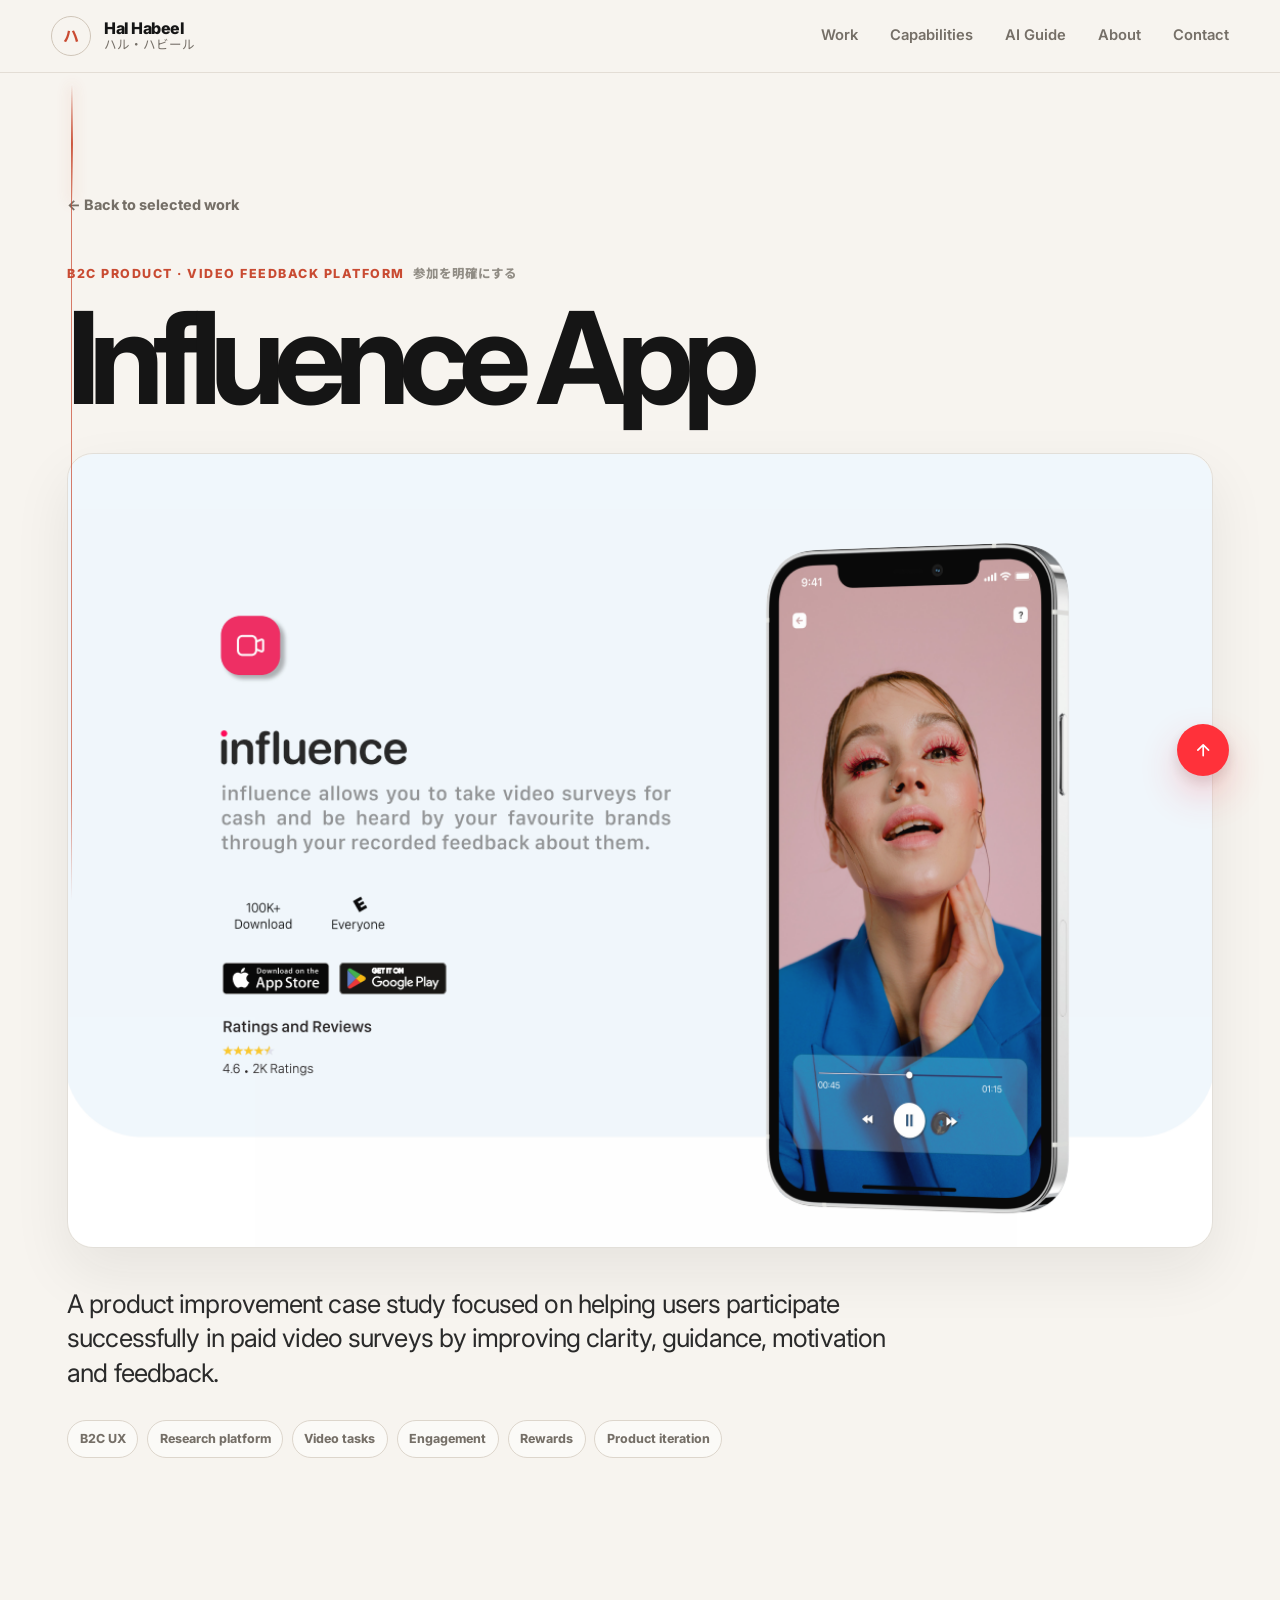
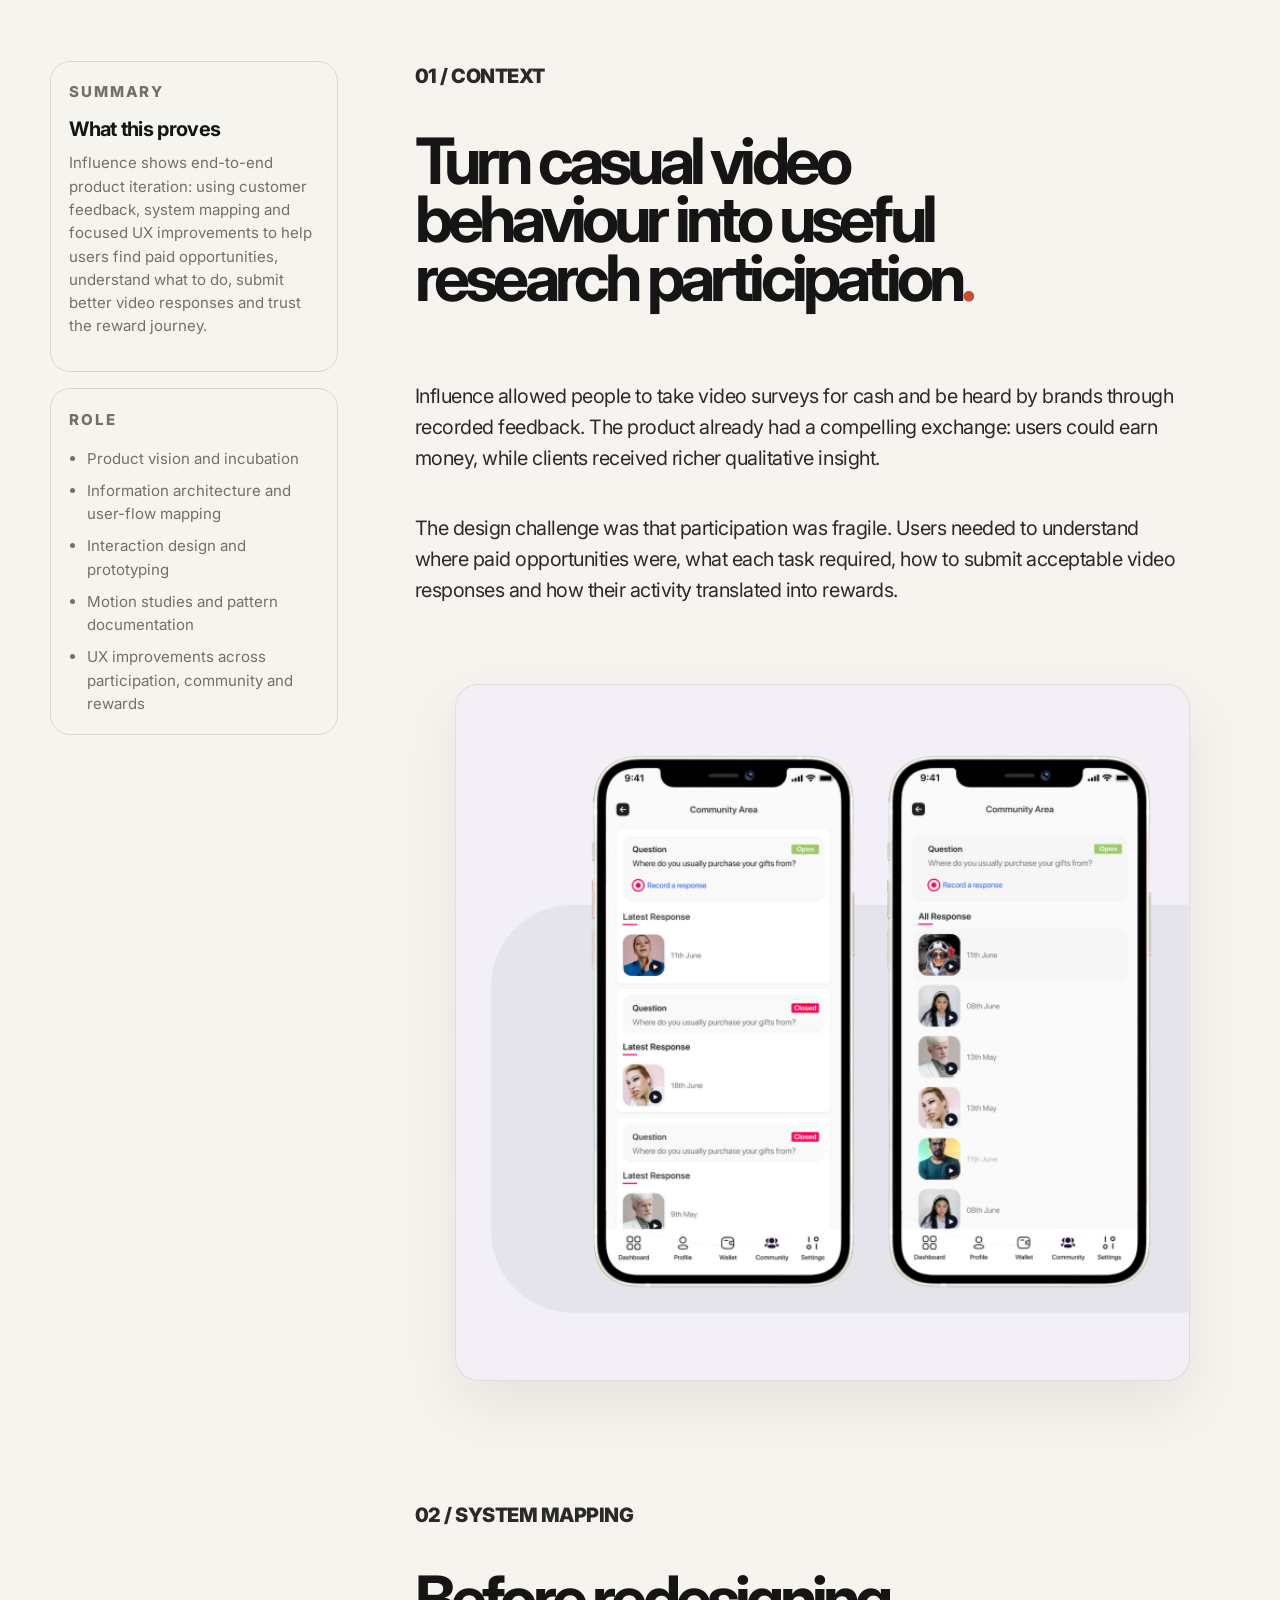
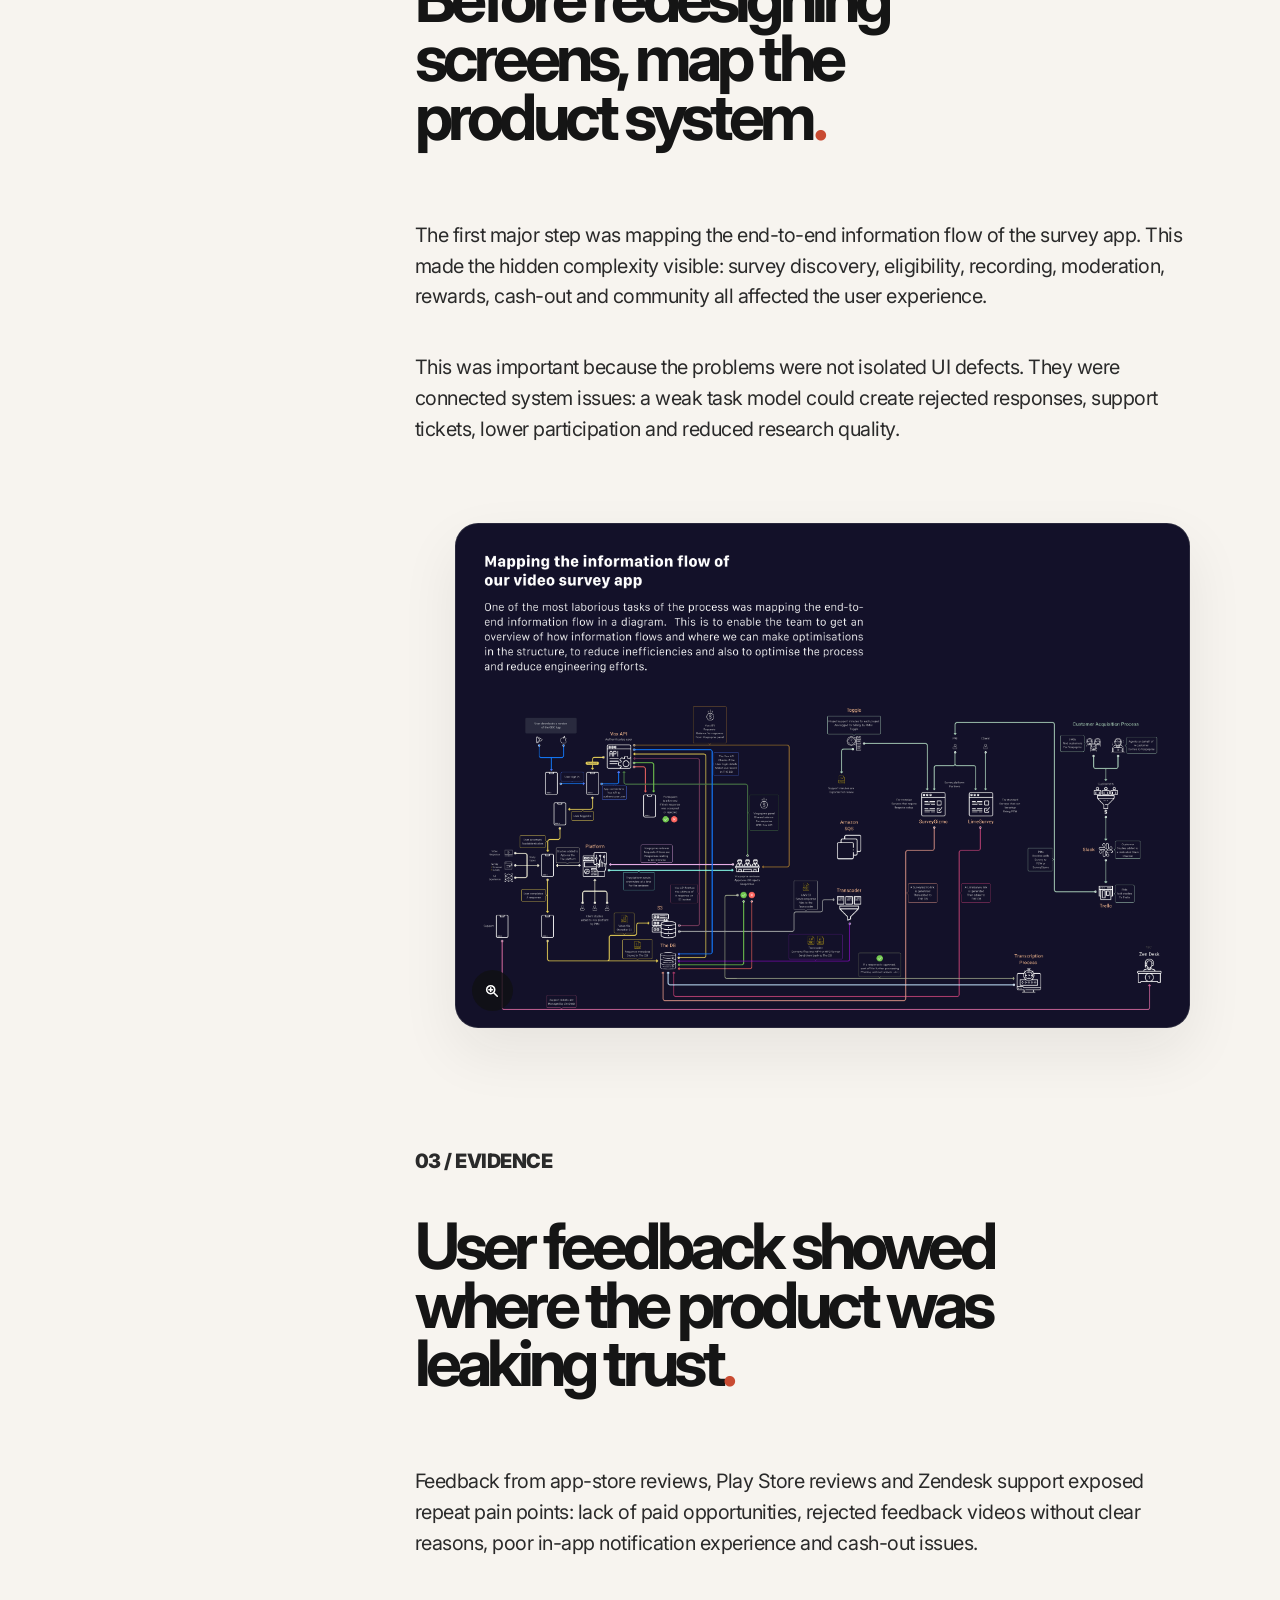
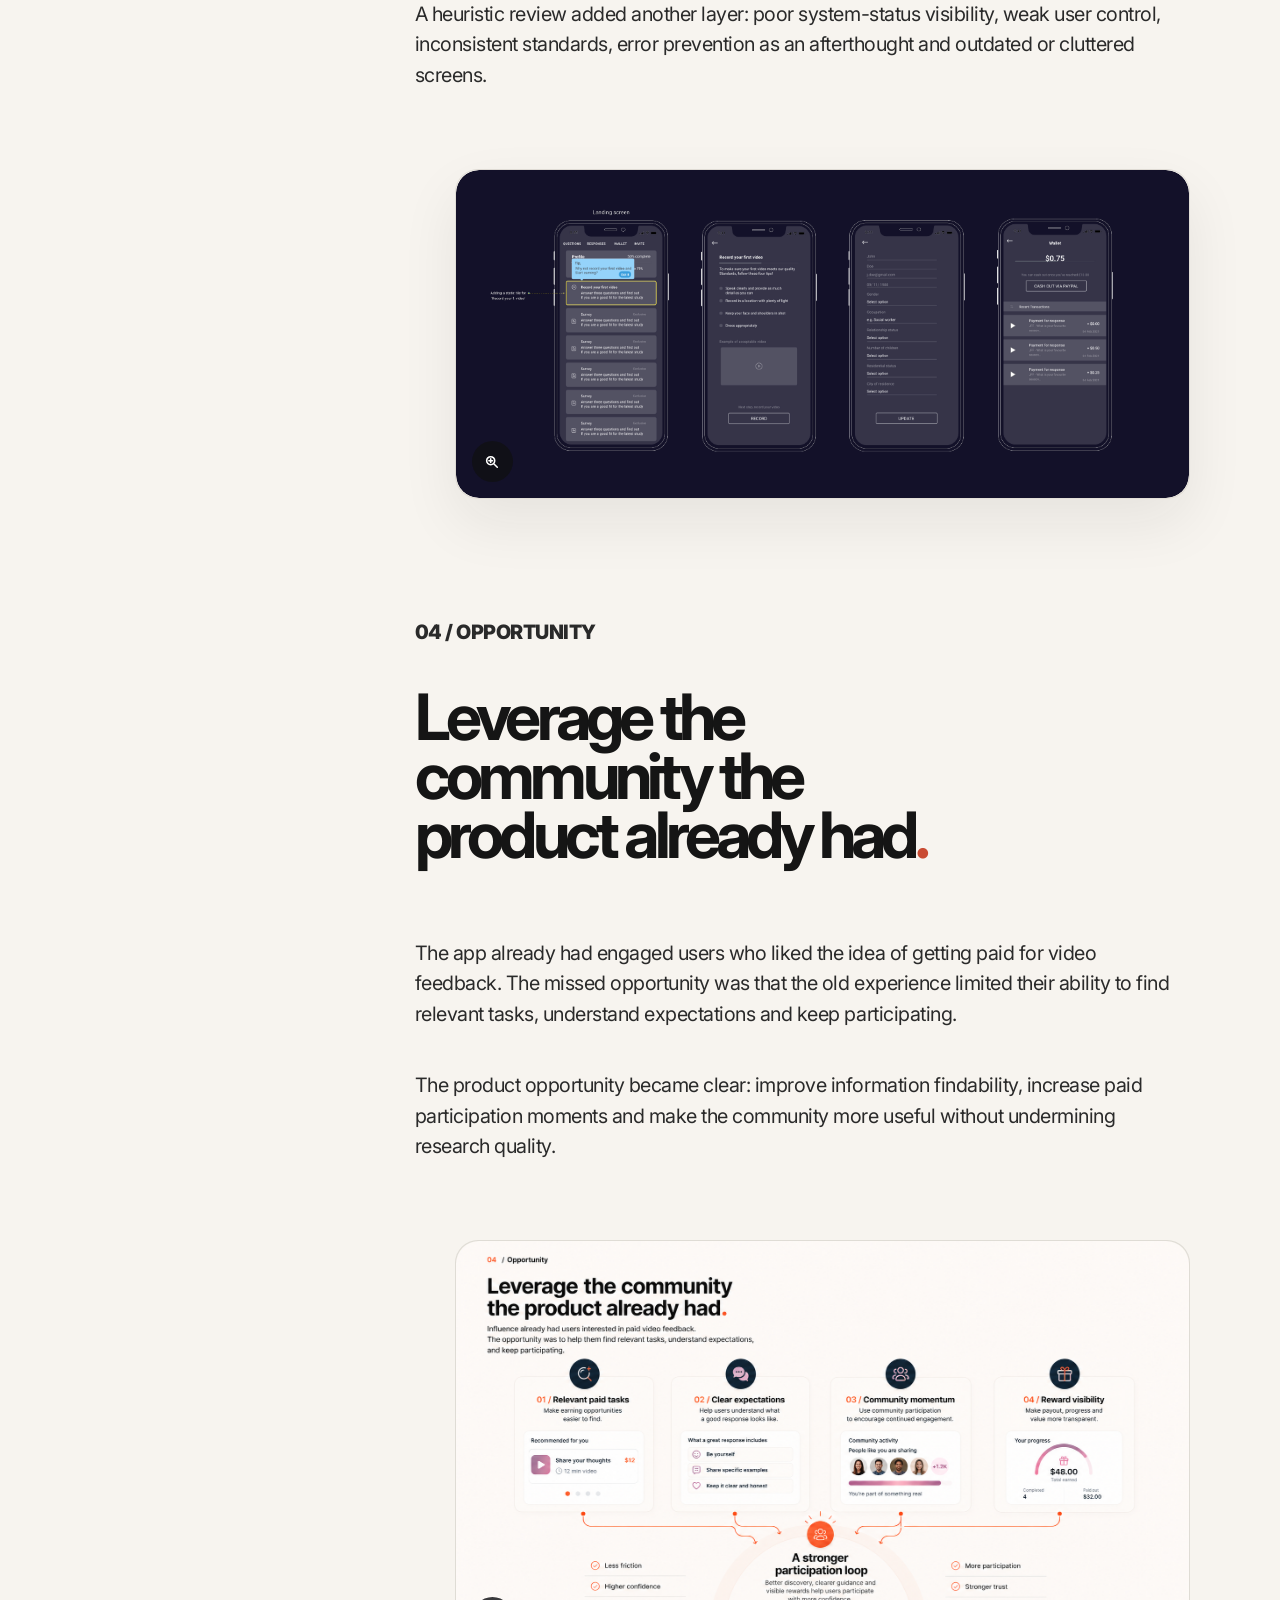
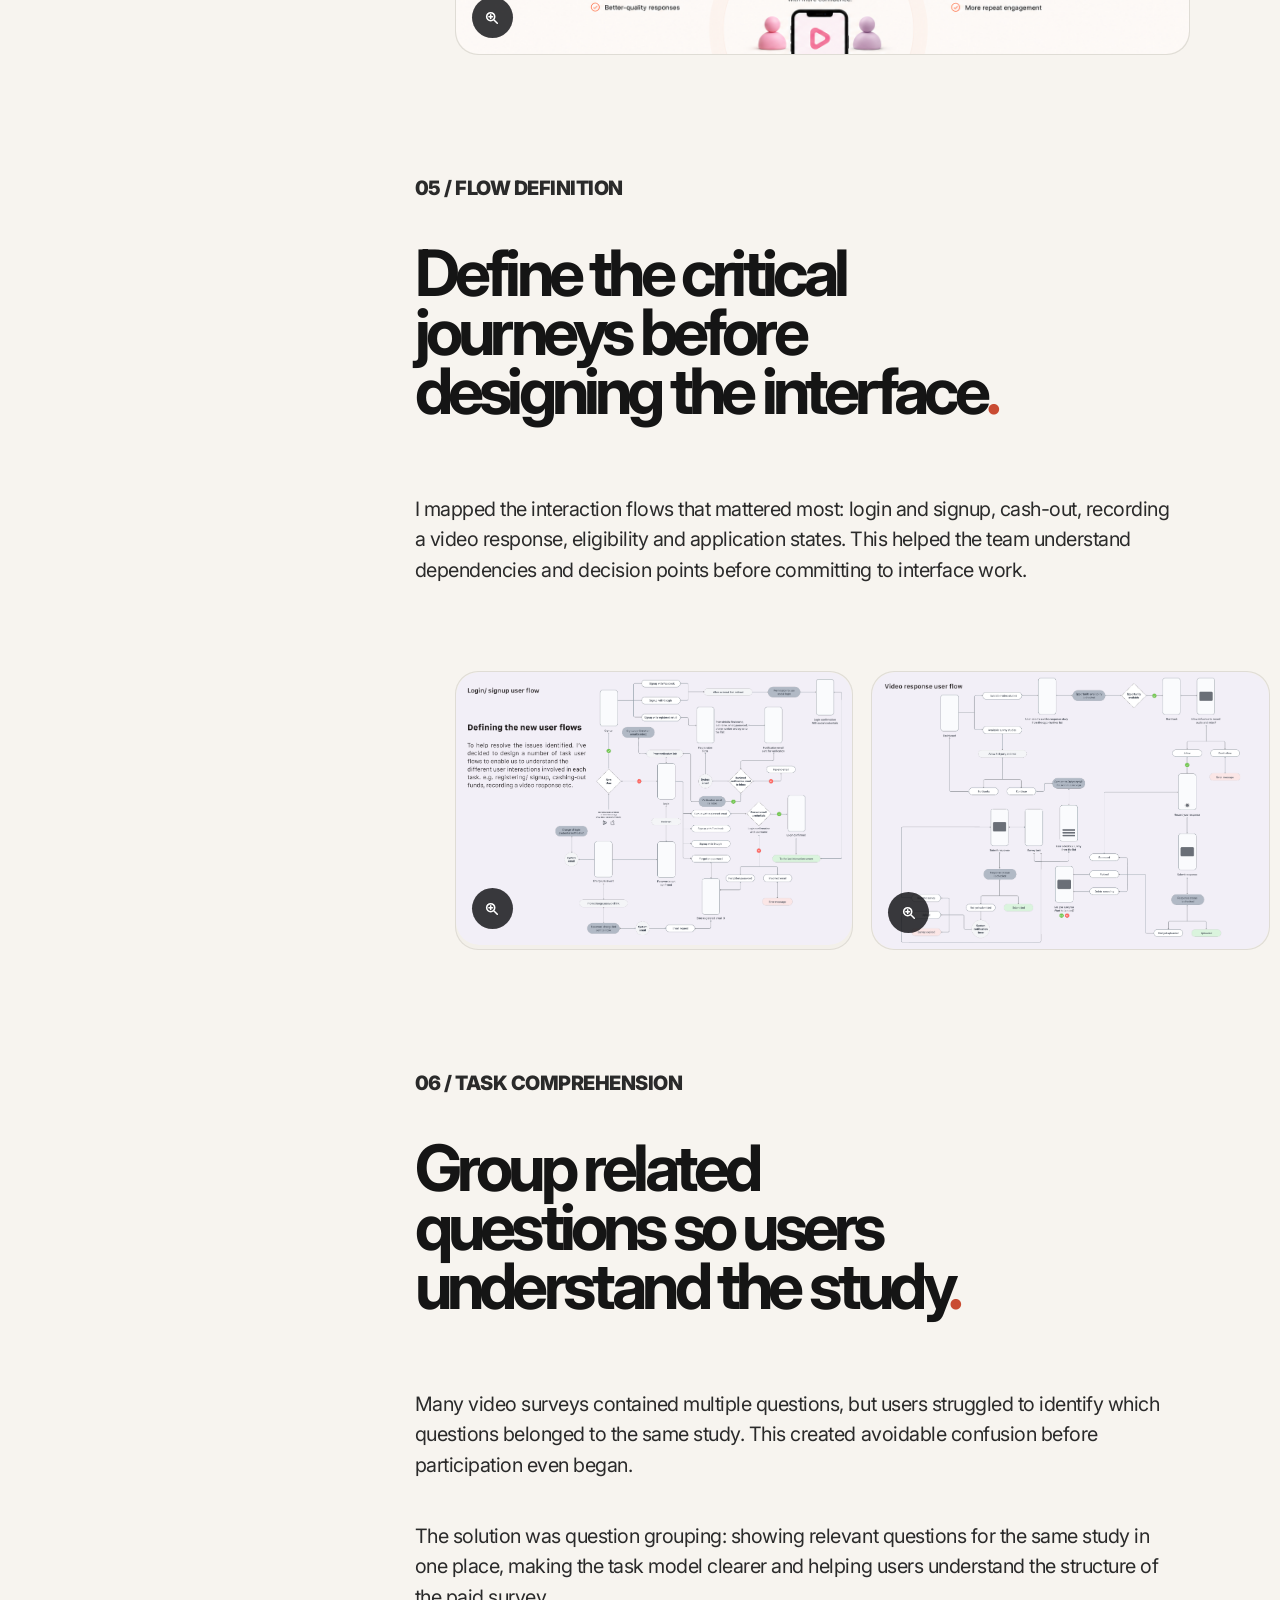
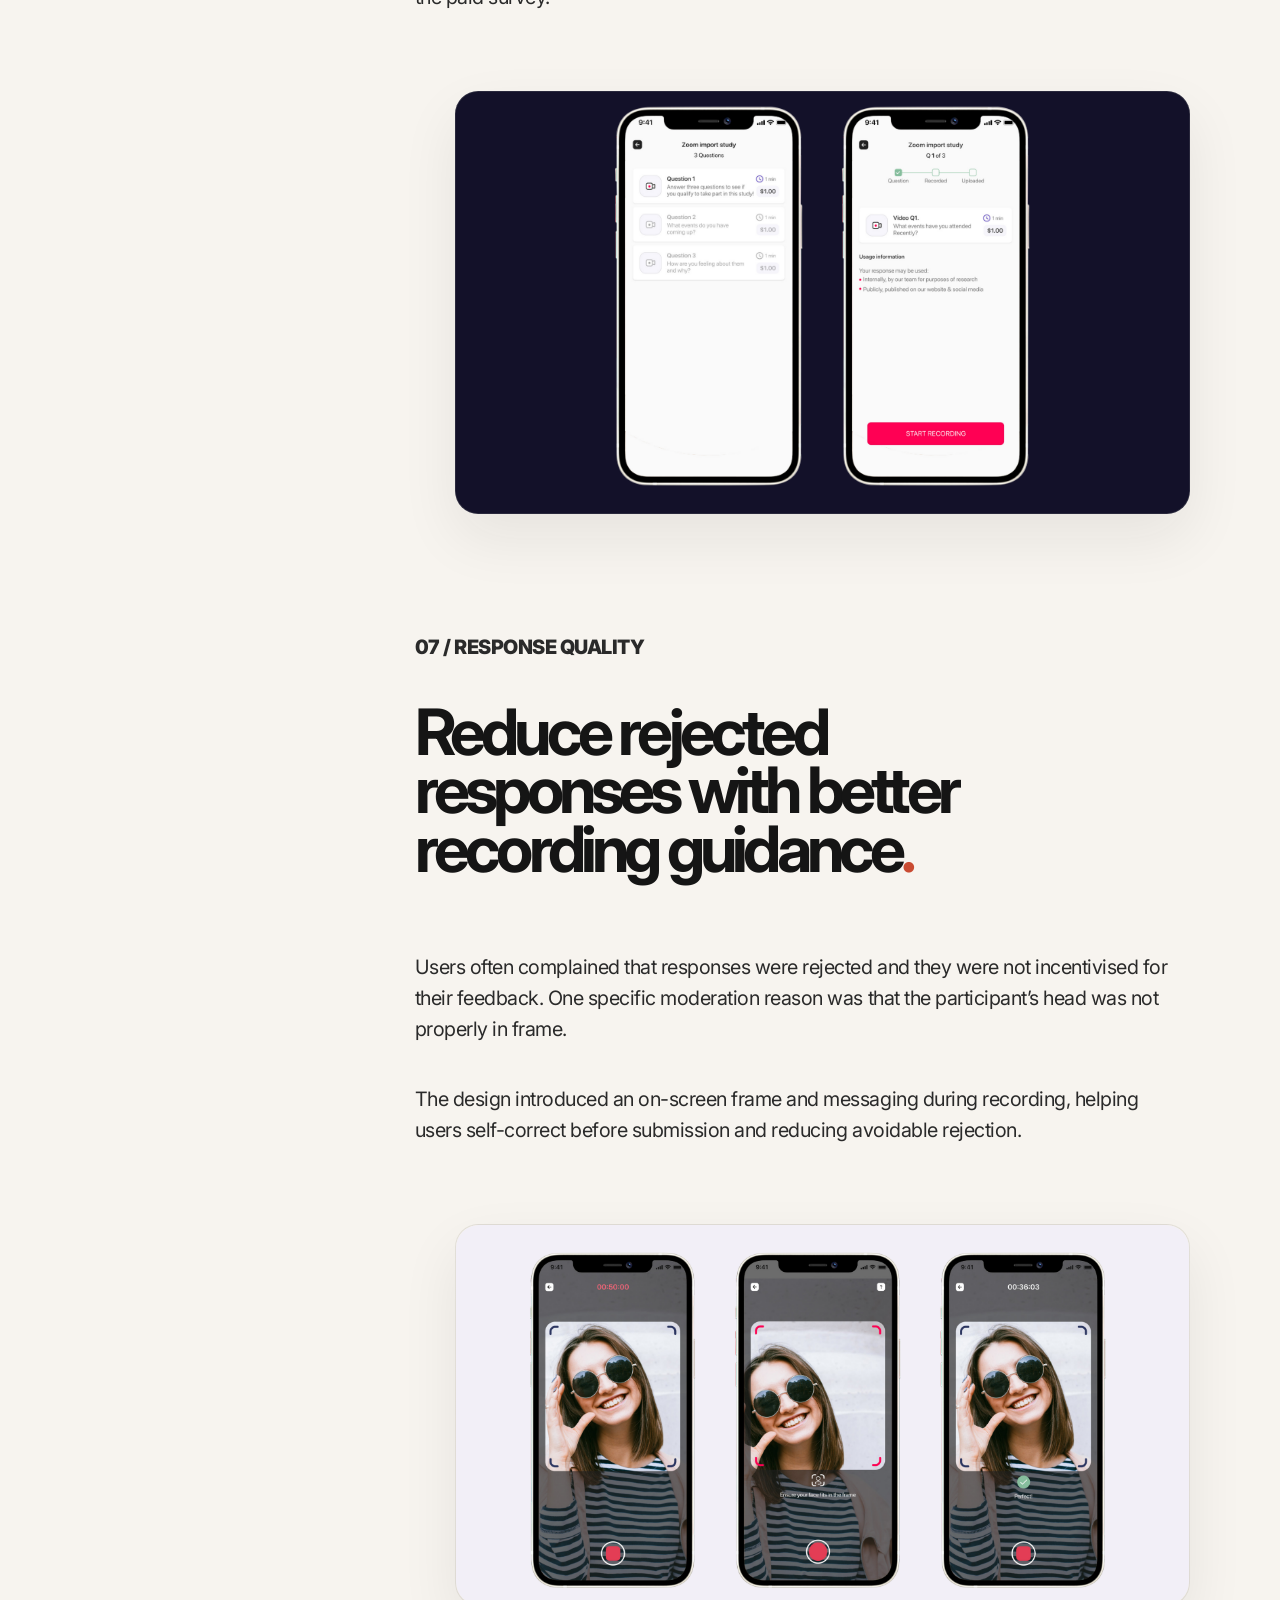
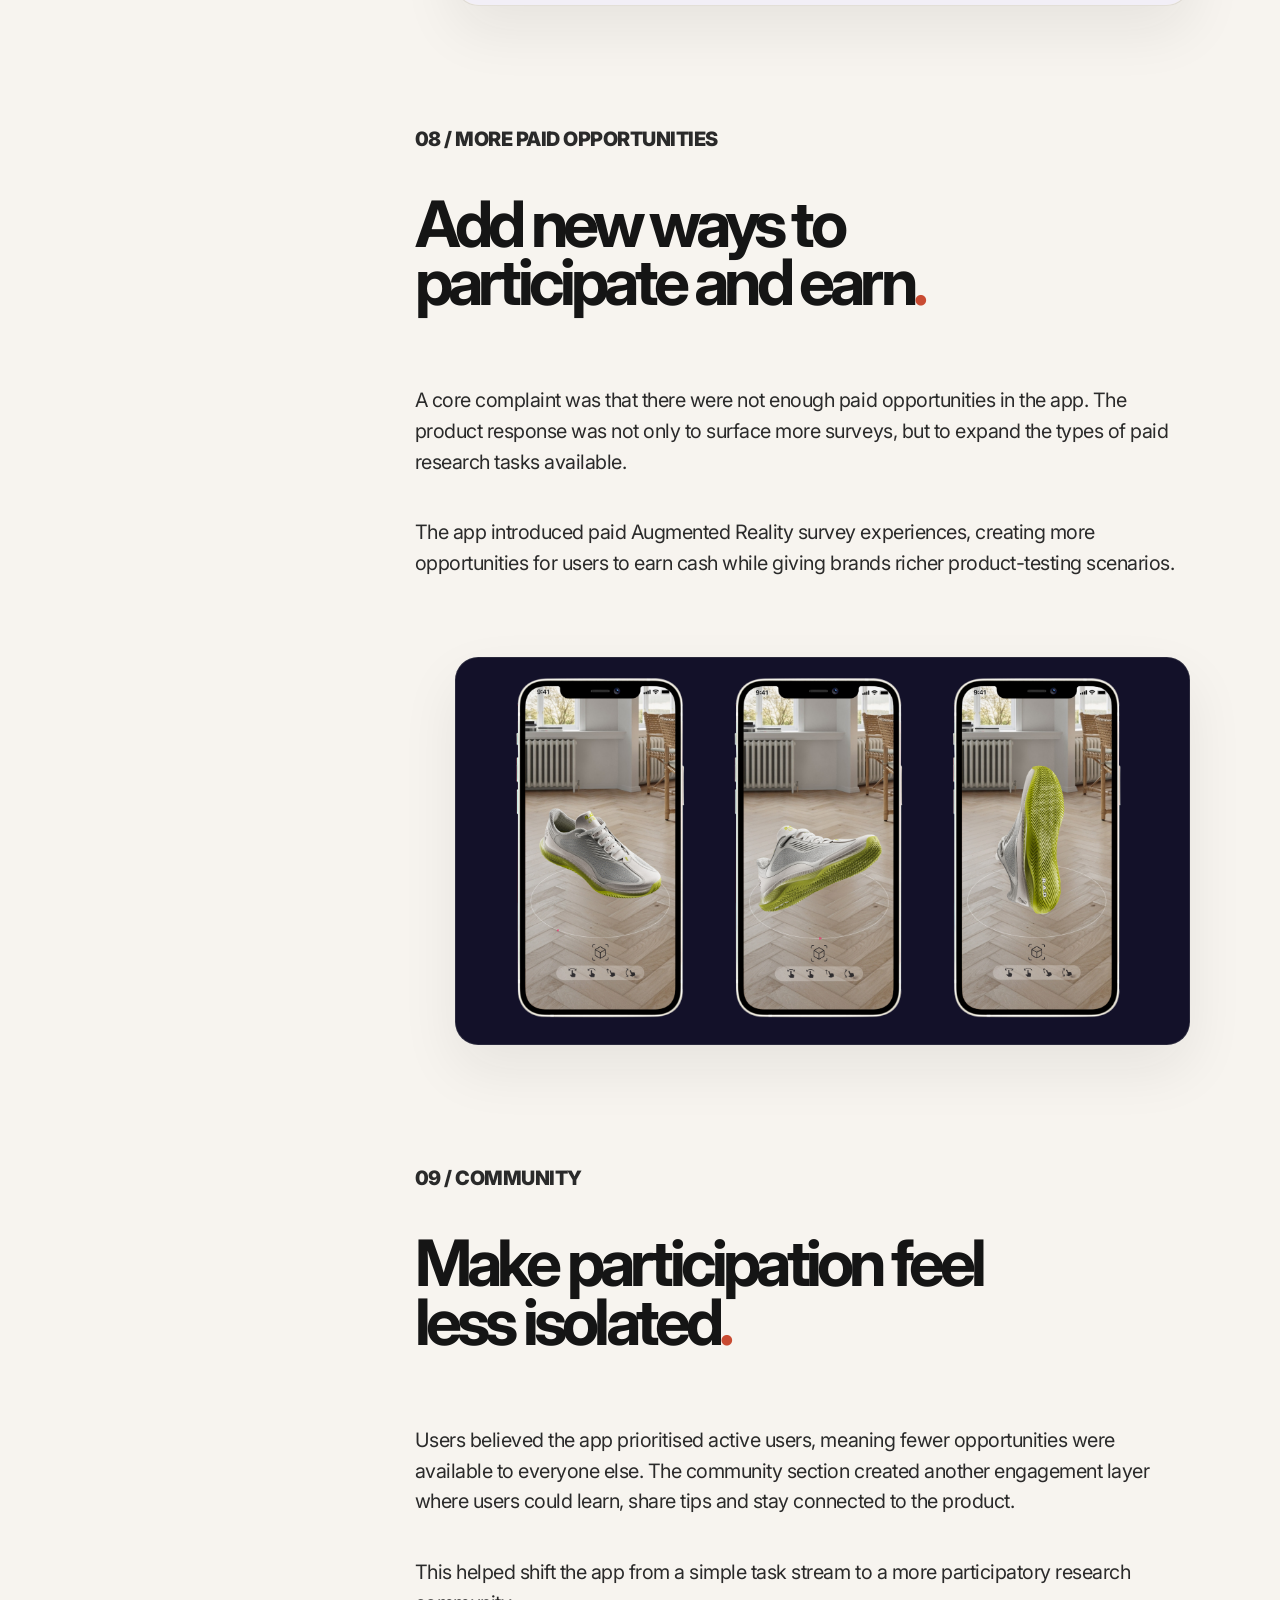
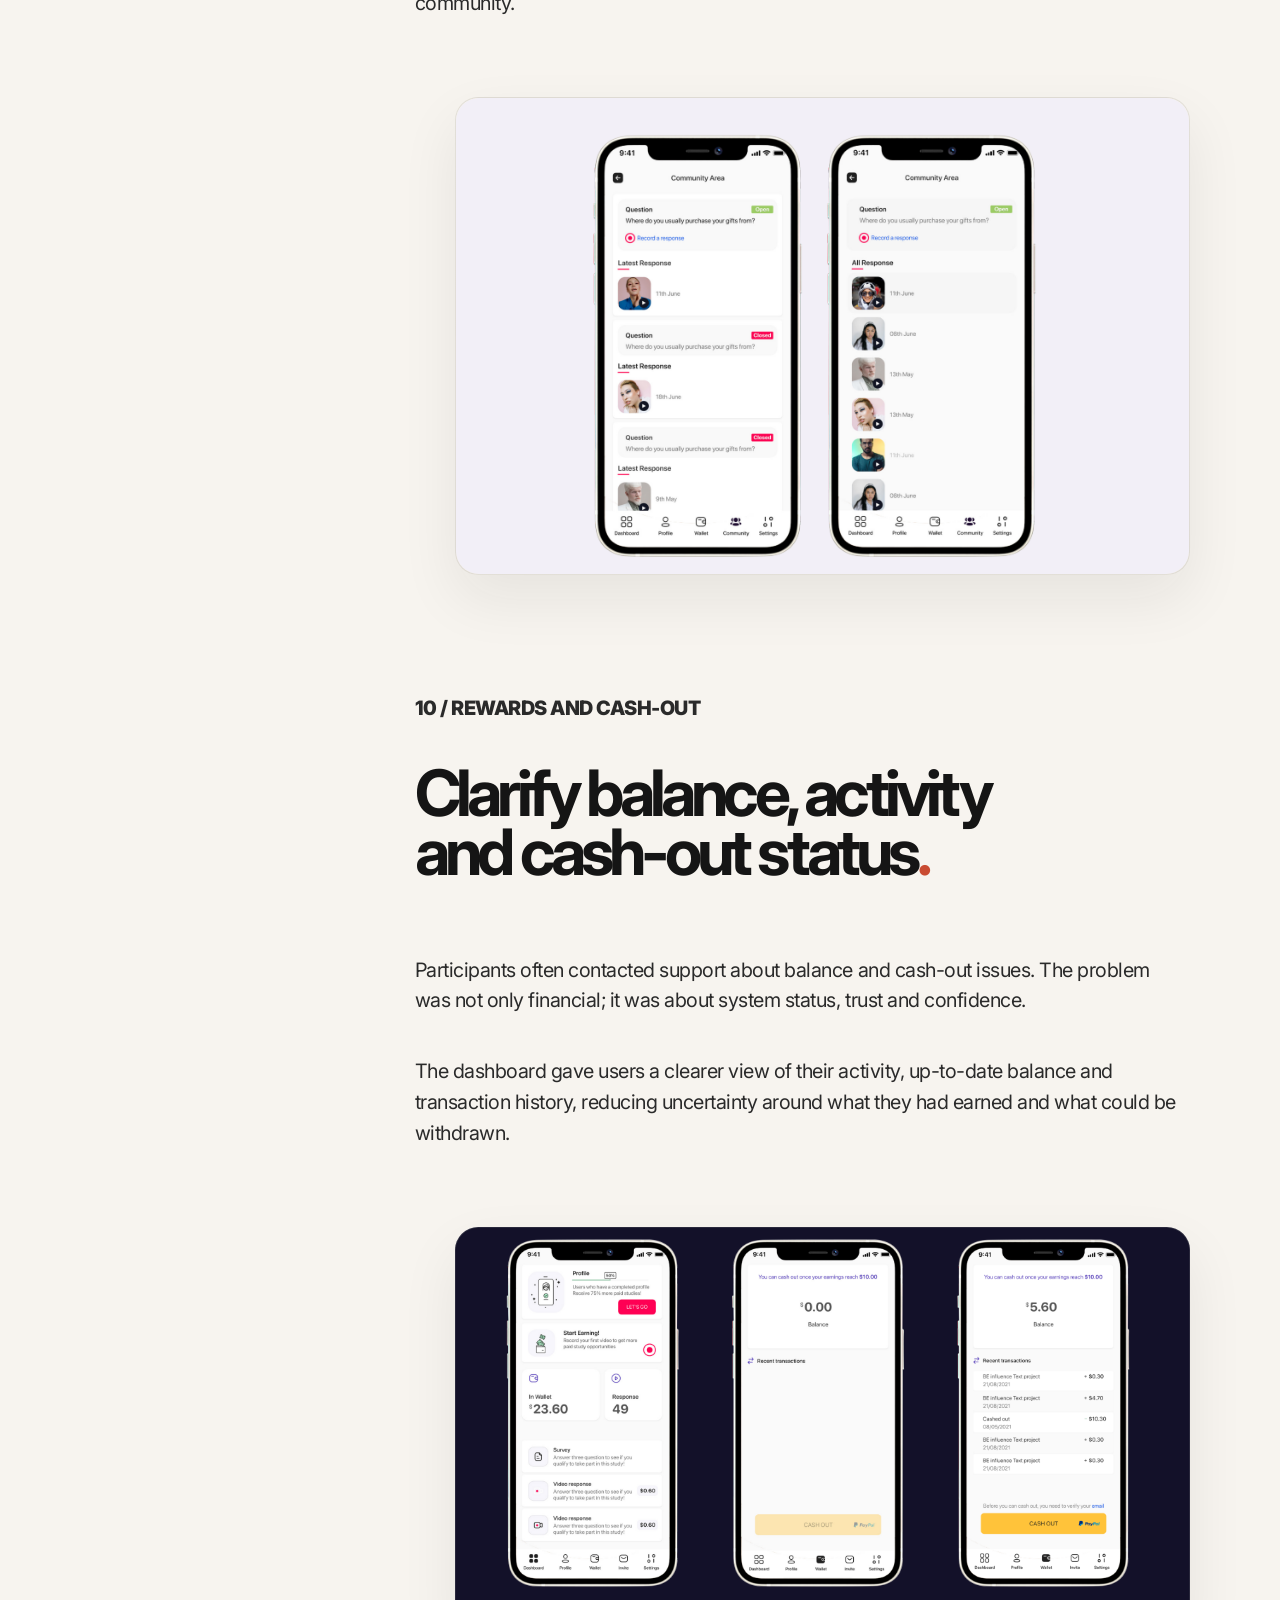
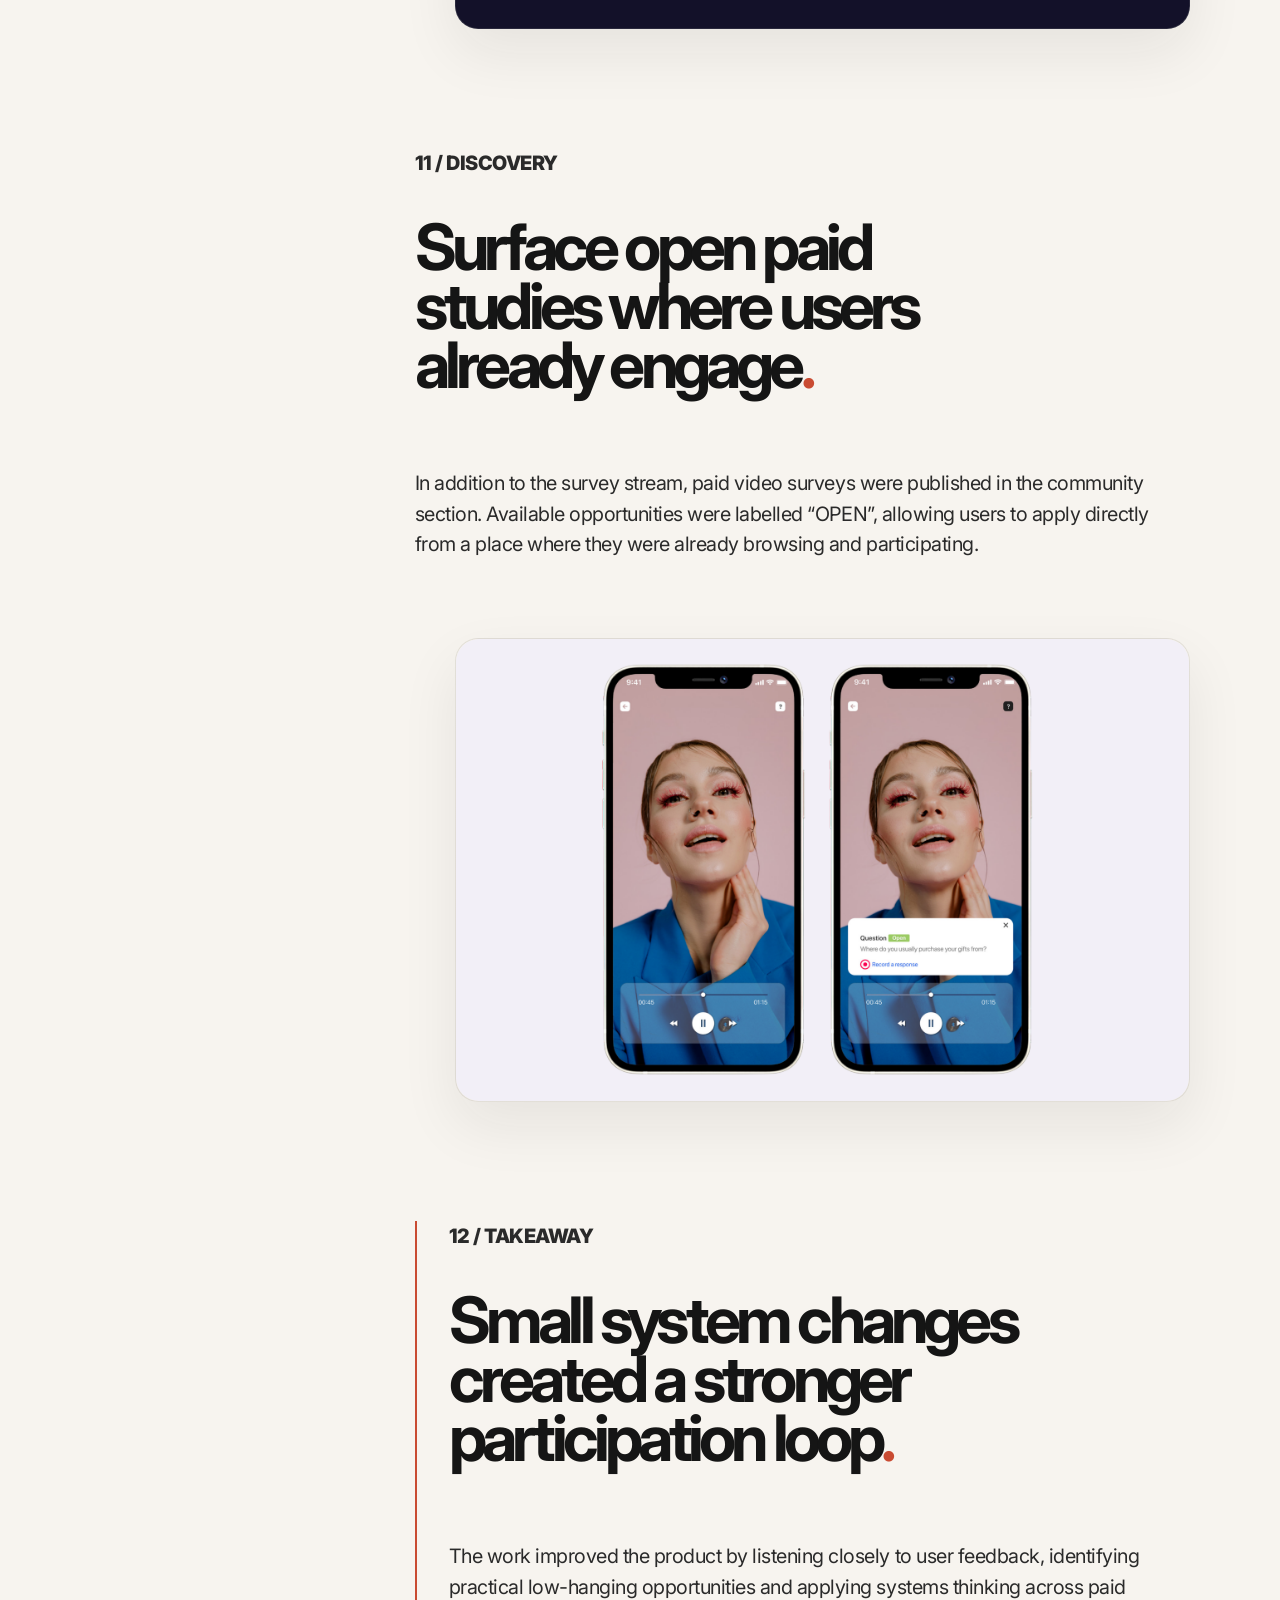
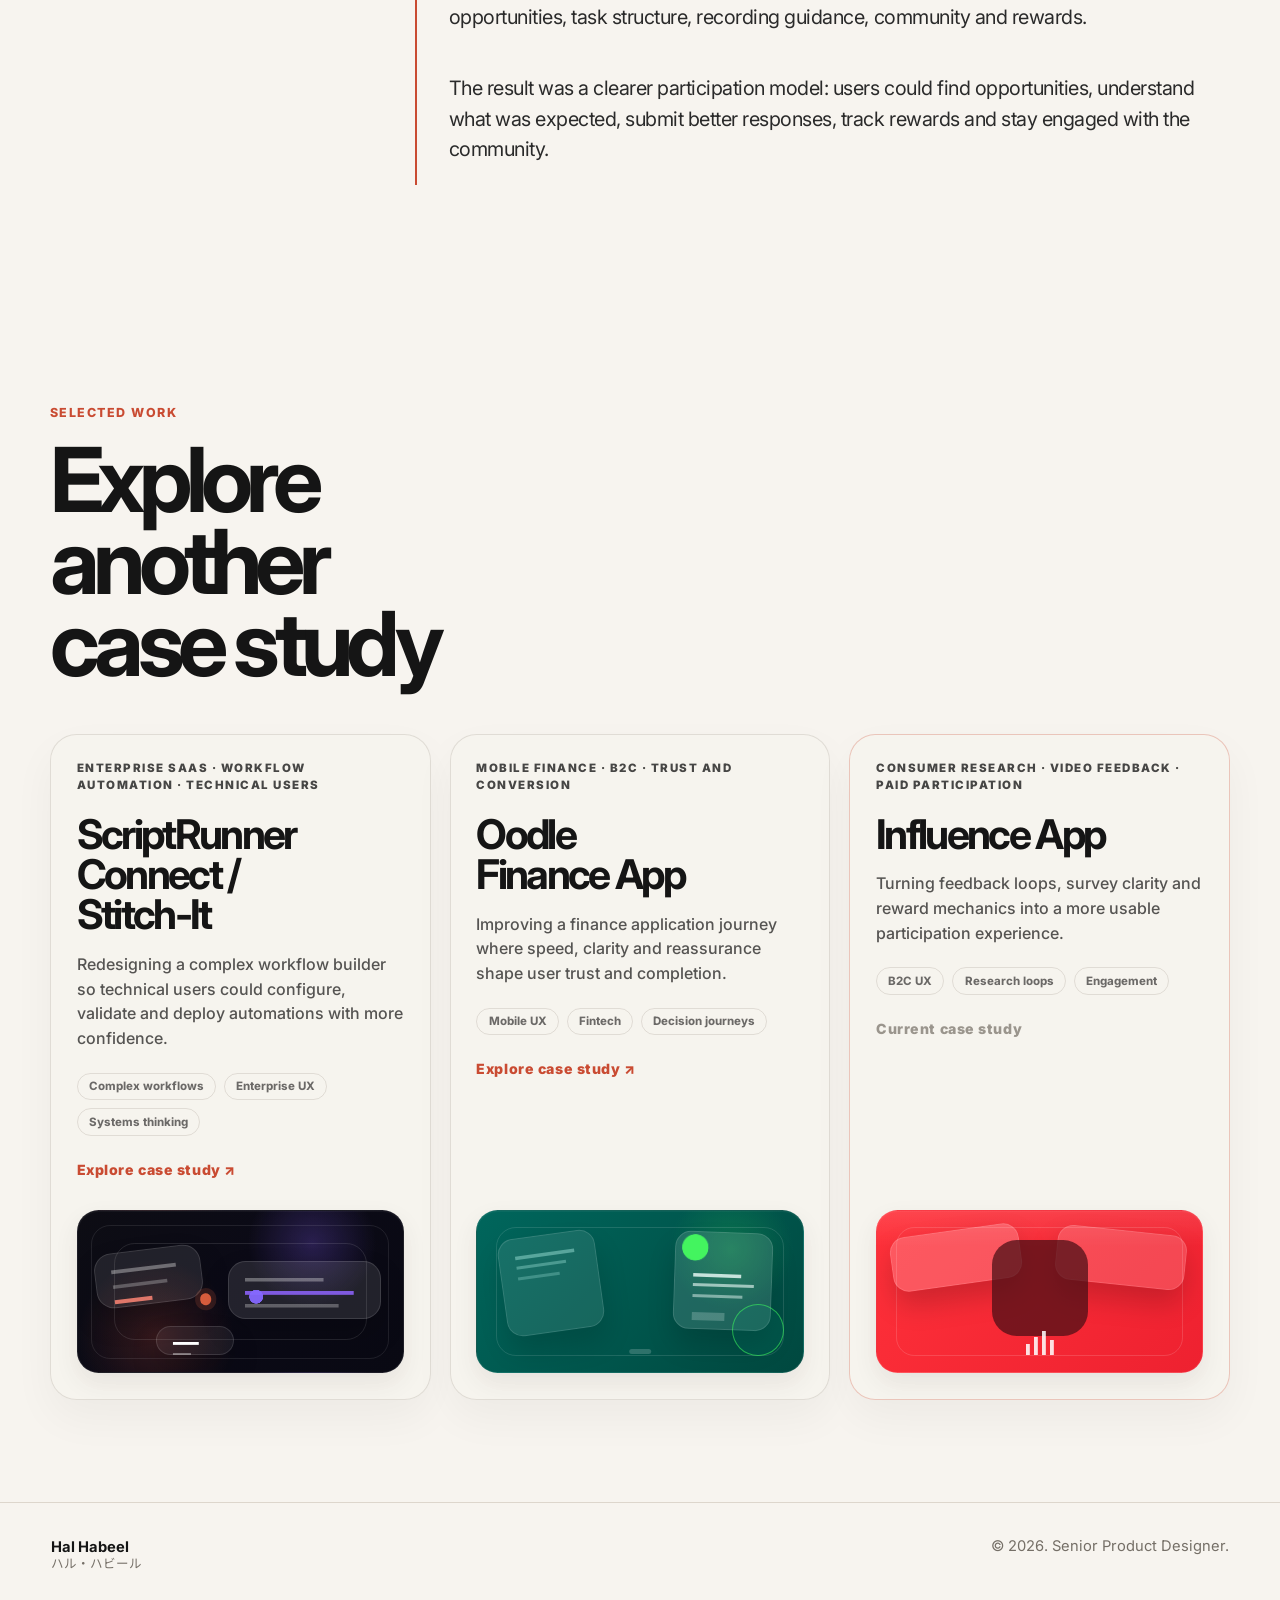
==== commit c54e6159: "Refine contact toast and Influence captions" ====
--- a/case_studies/influence-app.html
+++ b/case_studies/influence-app.html
@@ -1303,7 +1303,6 @@
                   </svg>
                 </span>
               </button>
-              <figcaption>PDF page 3 placeholder — information-flow map of the survey app.</figcaption>
             </figure>
           </section>
 
--- a/styles.css
+++ b/styles.css
@@ -3826,3 +3826,24 @@
     margin-top: 0.45rem;
   }
 }
+
+
+/* Contact form toast / success orange refinement */
+.site-toast--success .site-toast__panel {
+  background: var(--vermilion, #c94b32);
+  color: #ffffff;
+  border-color: rgba(255, 255, 255, 0.2);
+  box-shadow:
+    0 22px 48px rgba(201, 75, 50, 0.3),
+    0 10px 24px rgba(21, 21, 21, 0.18);
+}
+
+.site-toast--success .site-toast__panel strong,
+.site-toast--success .site-toast__panel p {
+  color: #ffffff;
+}
+
+.site-toast--success .site-toast__panel p {
+  opacity: 0.92;
+}
+
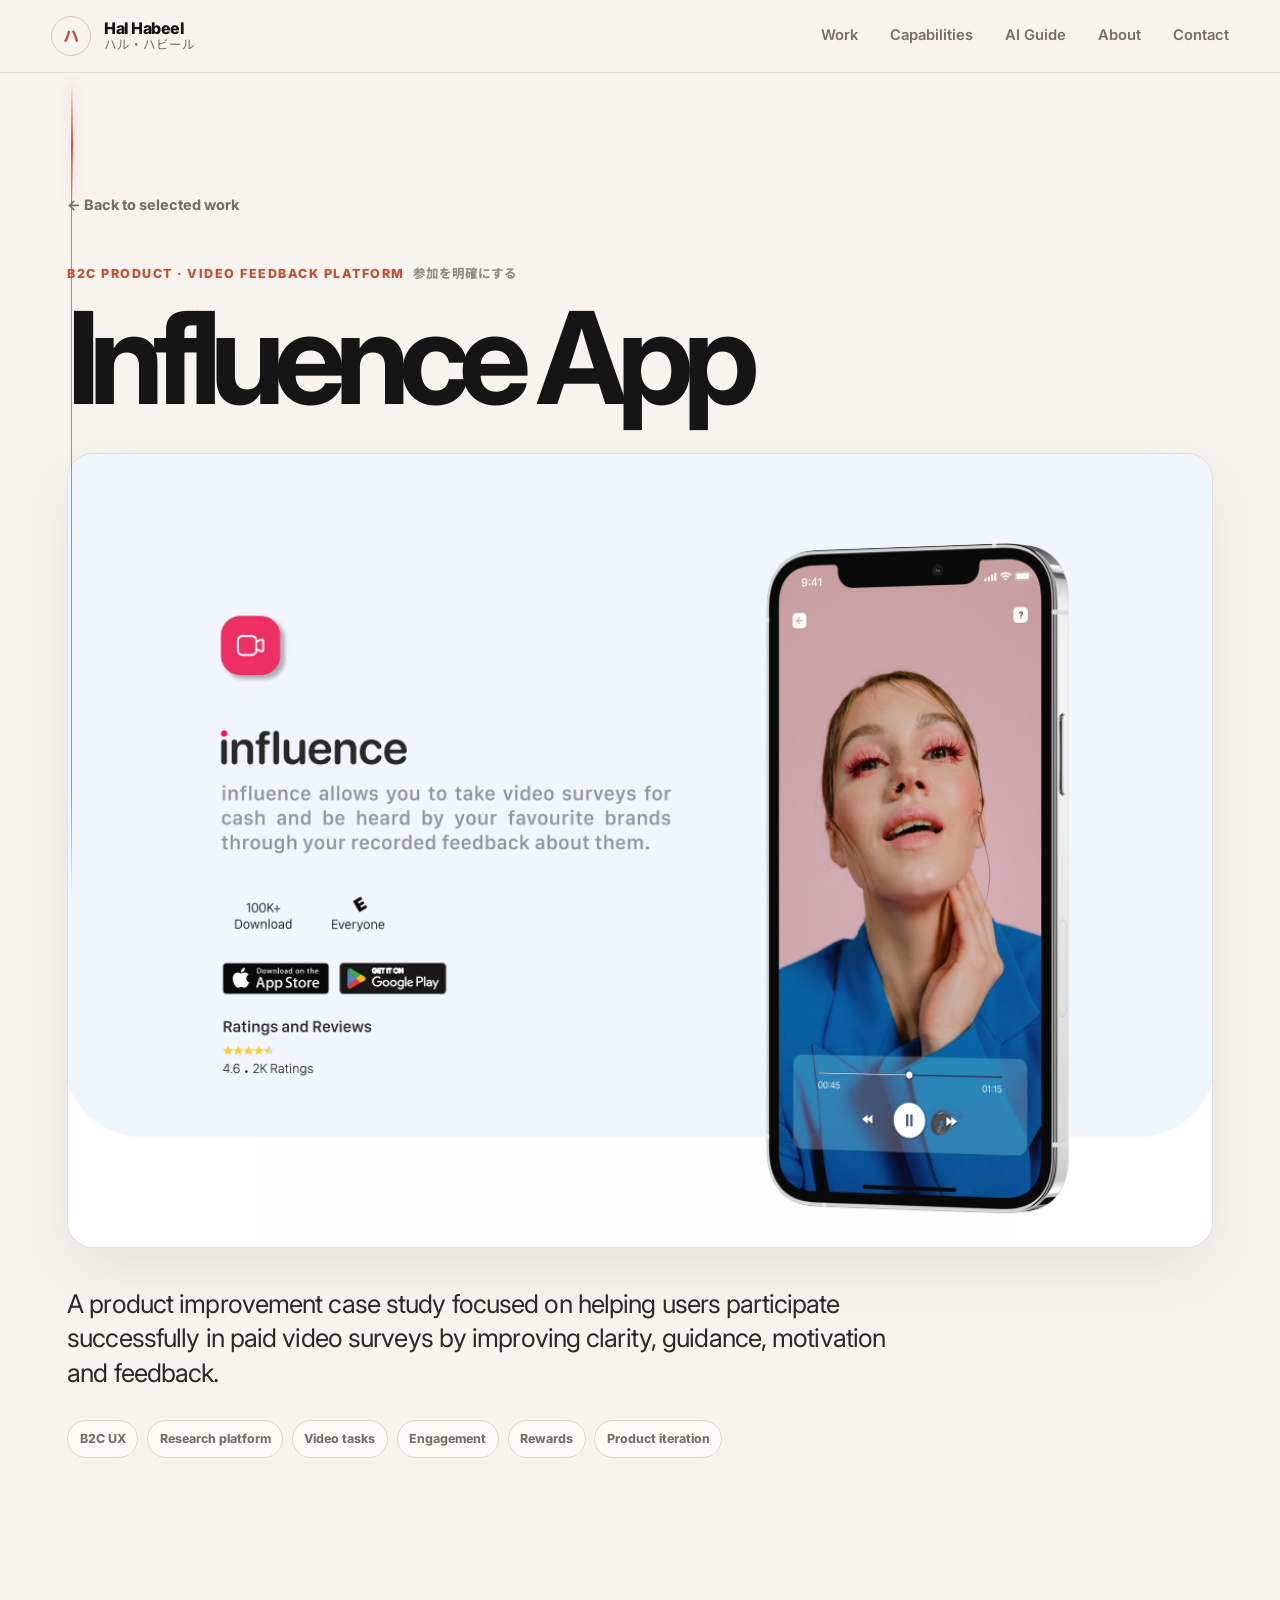
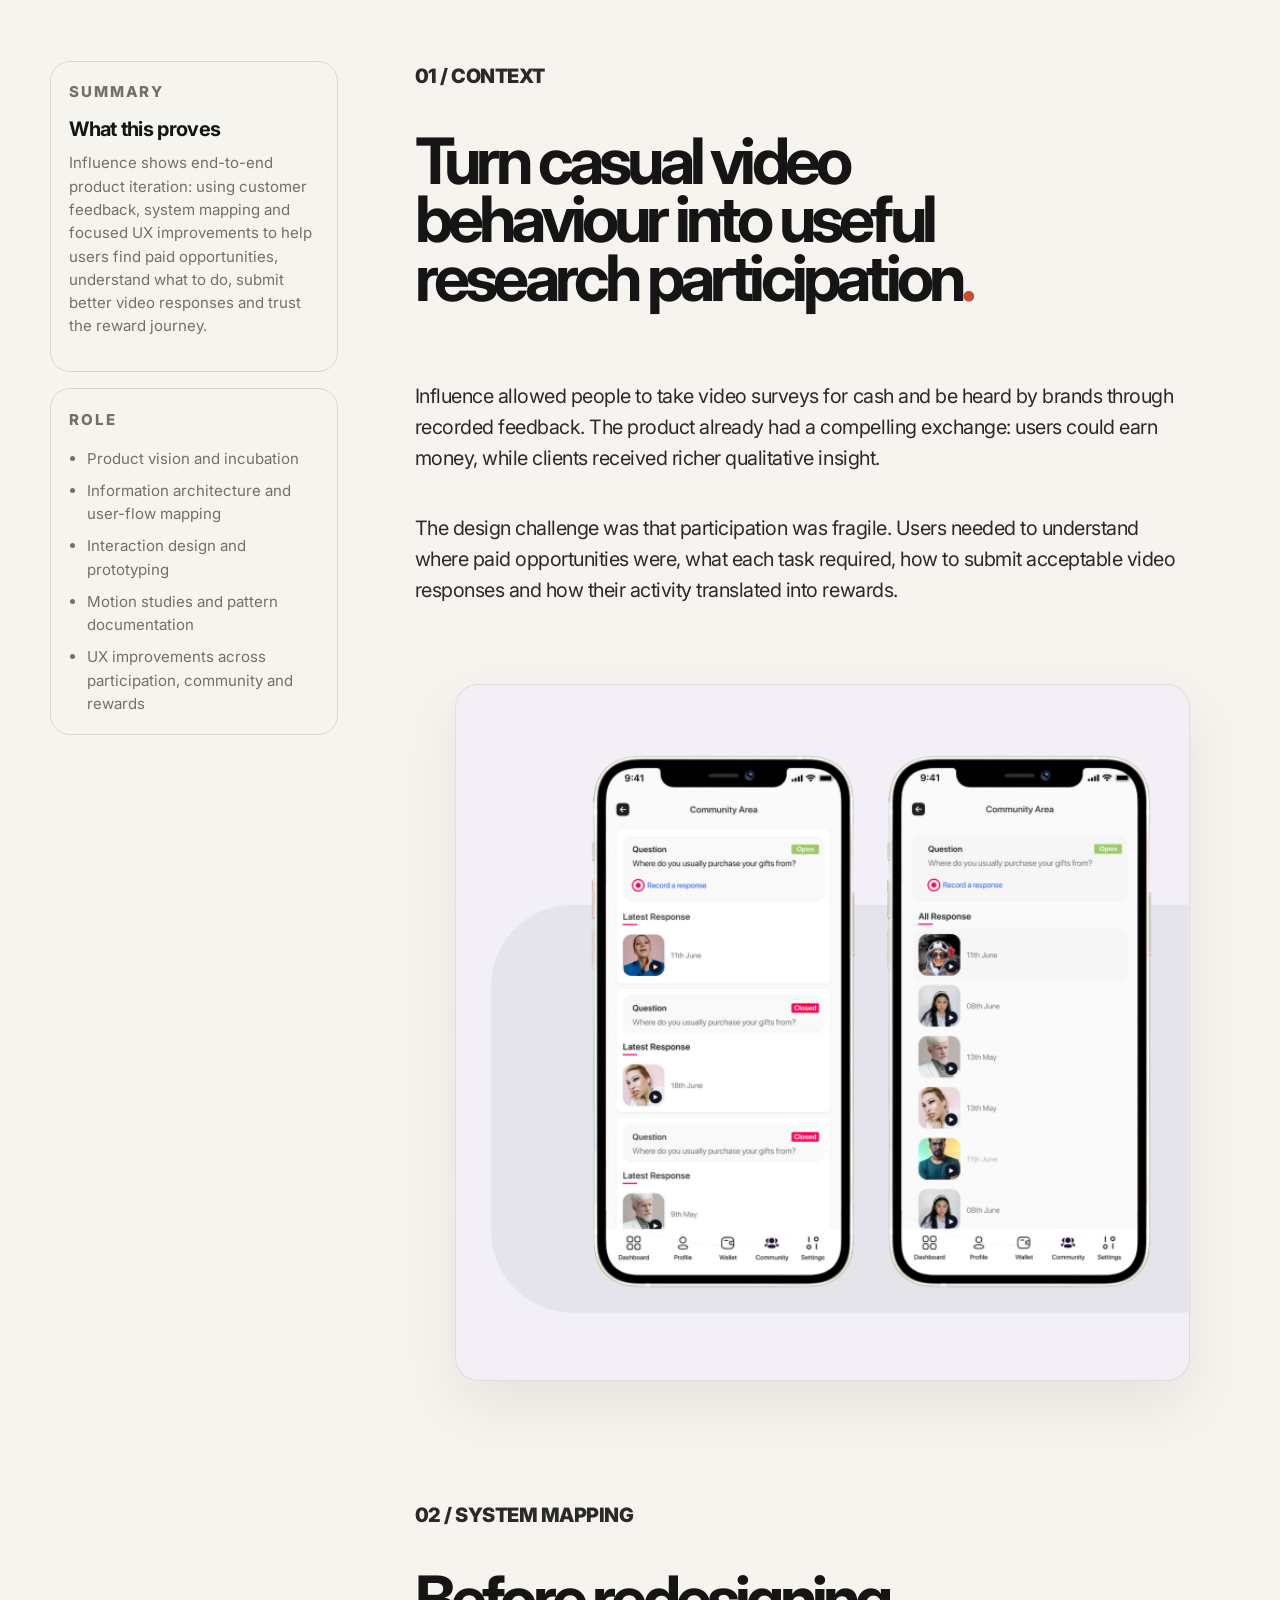
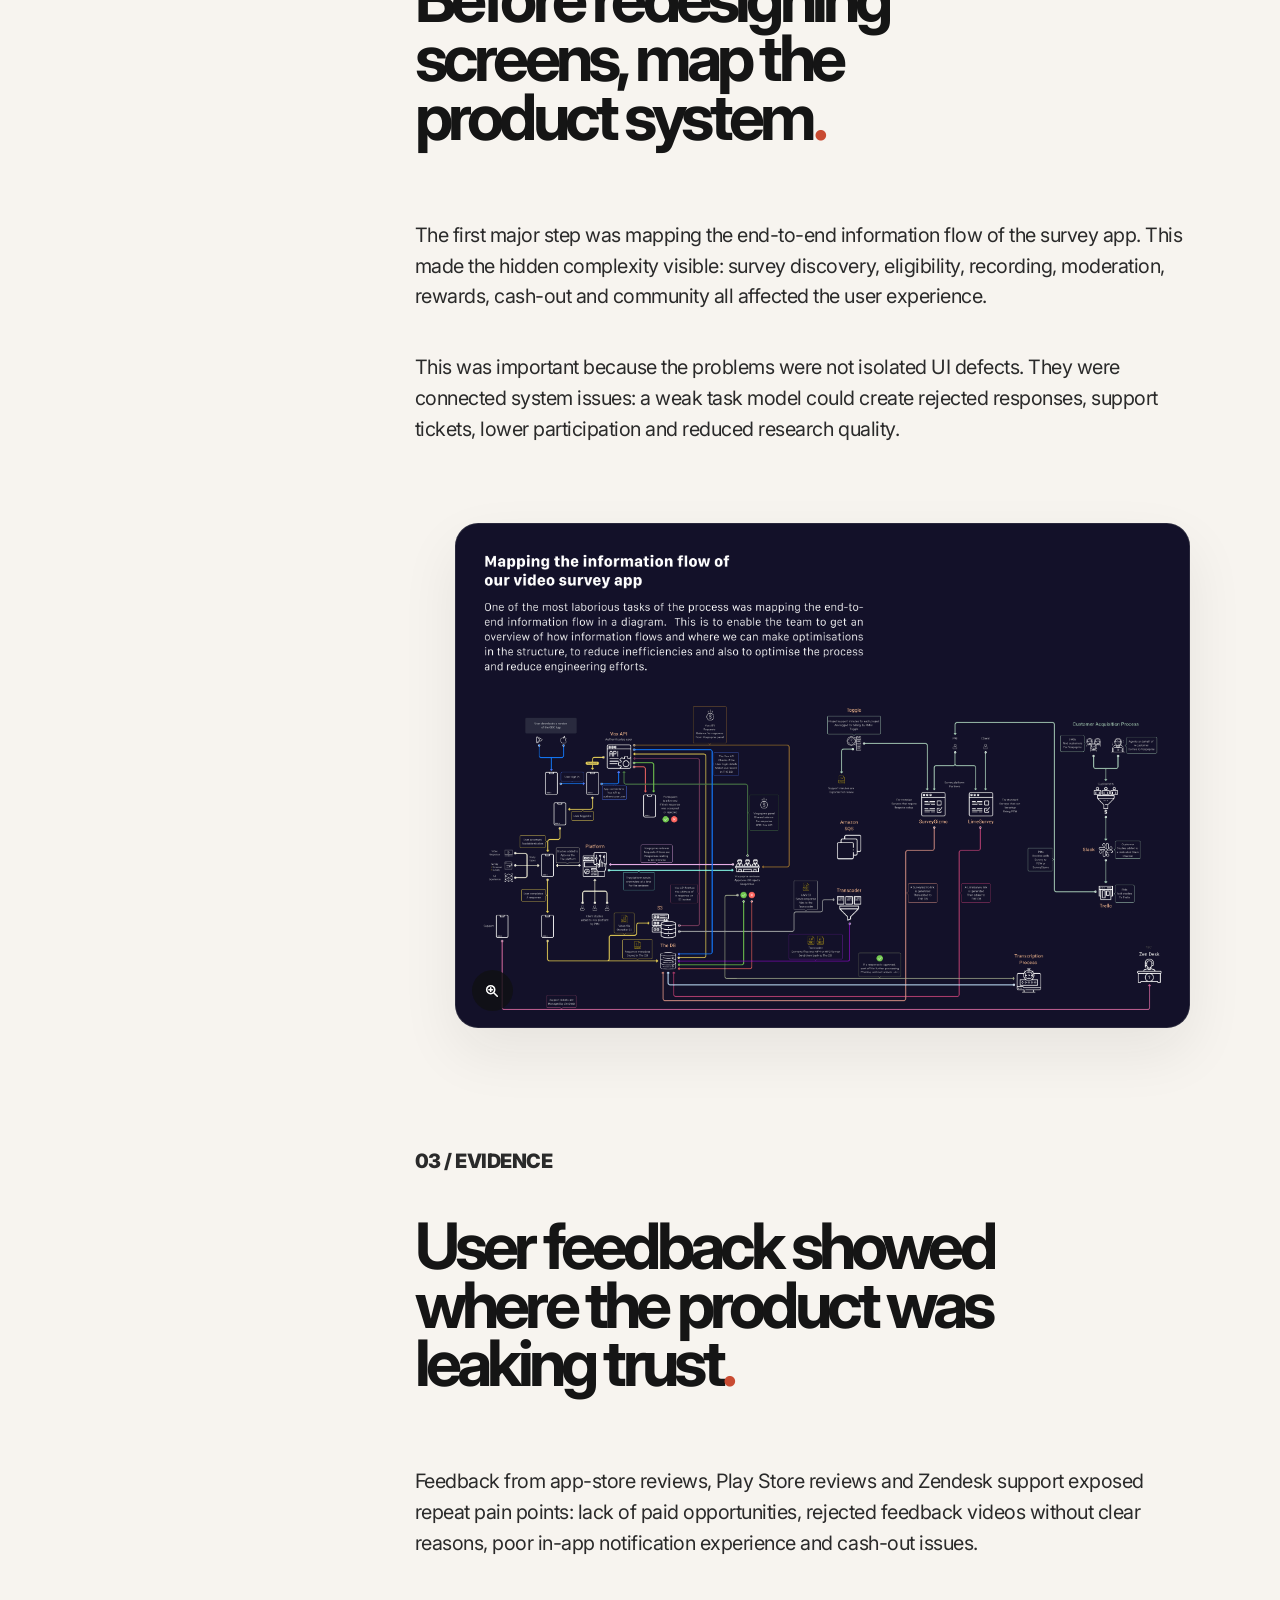
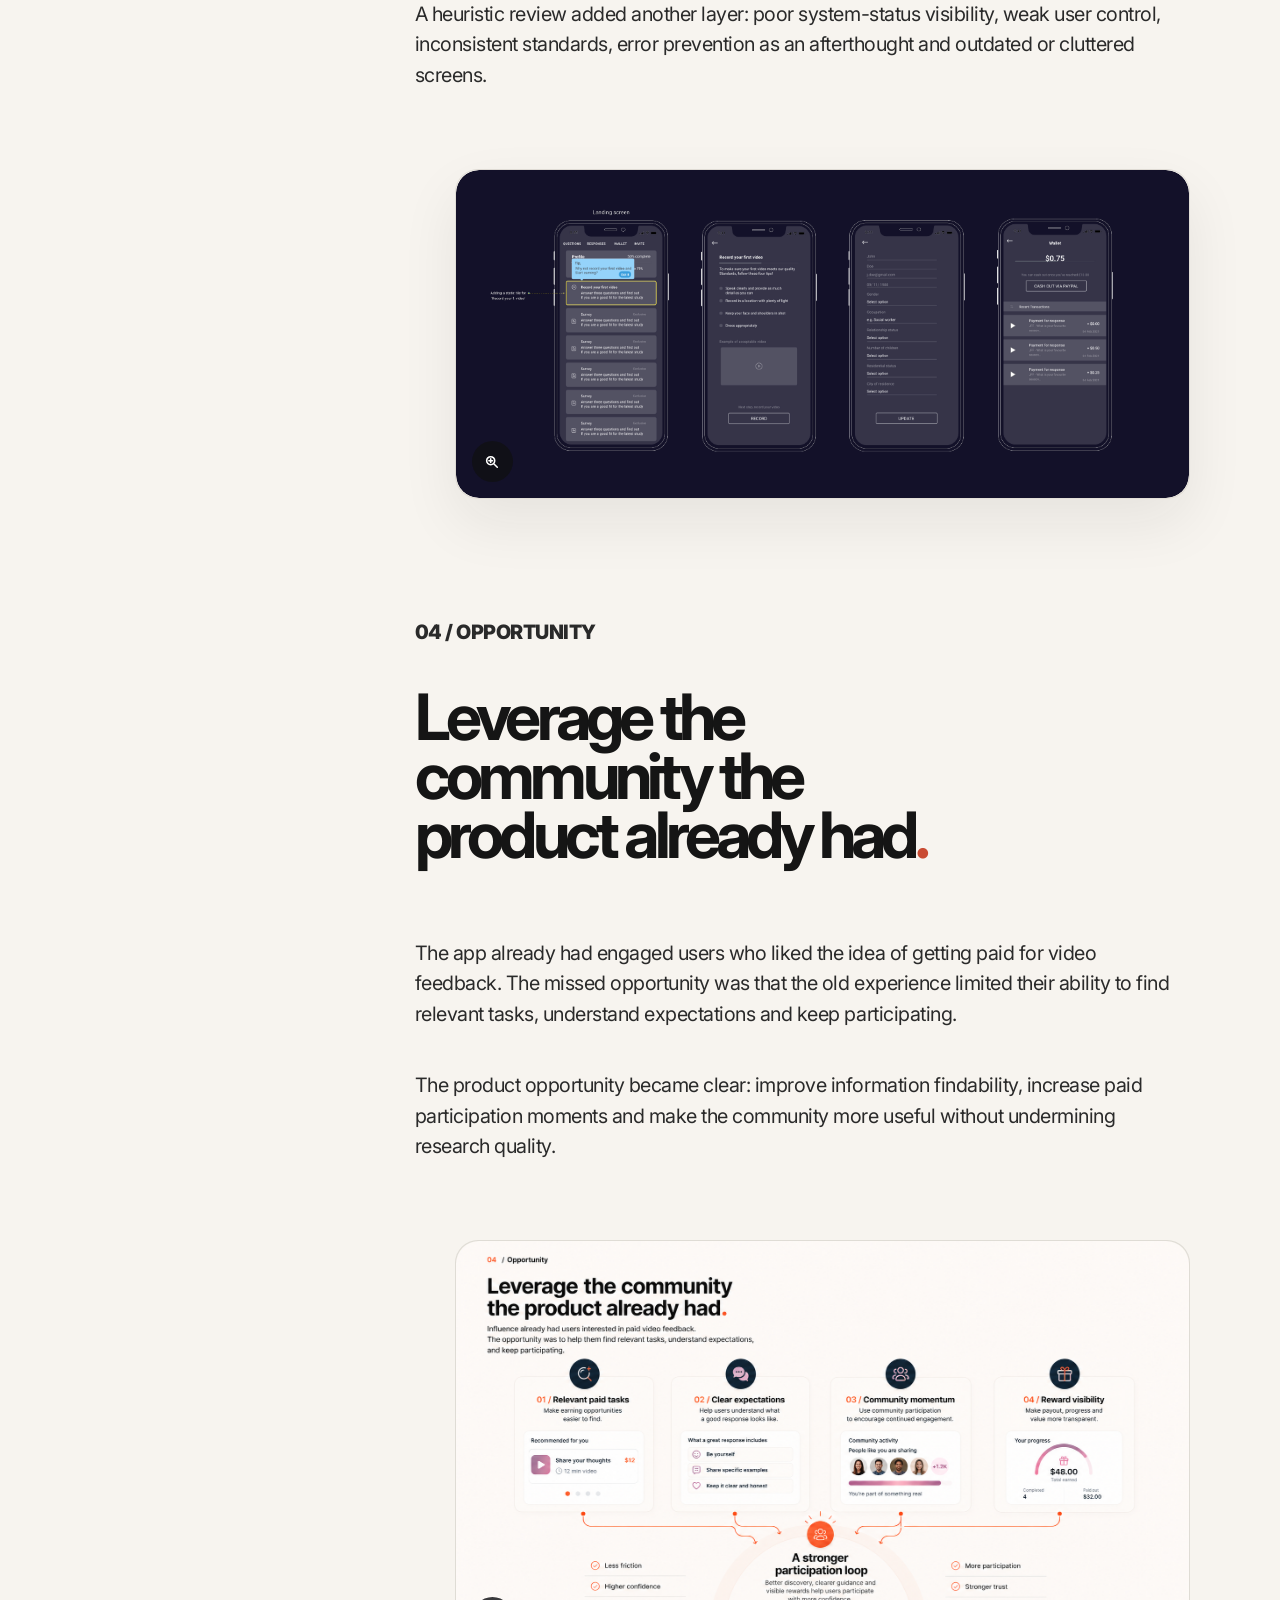
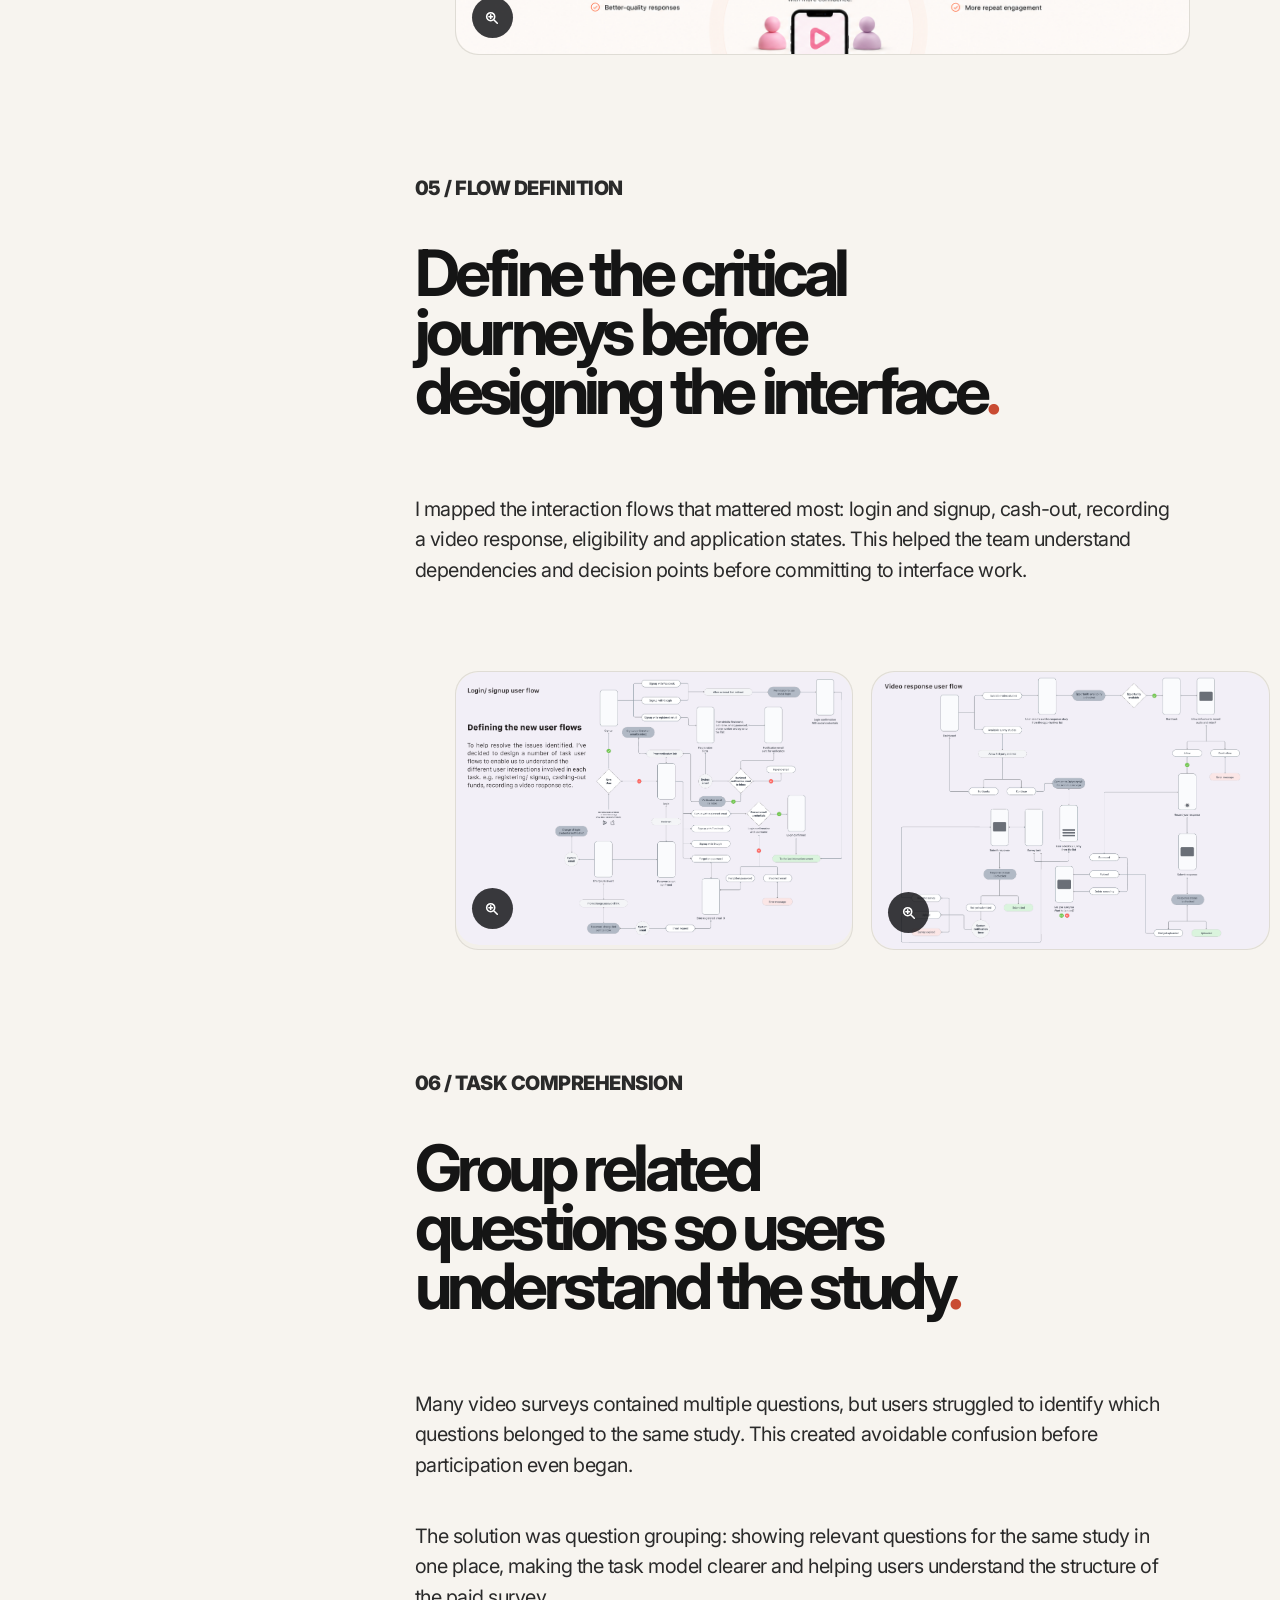
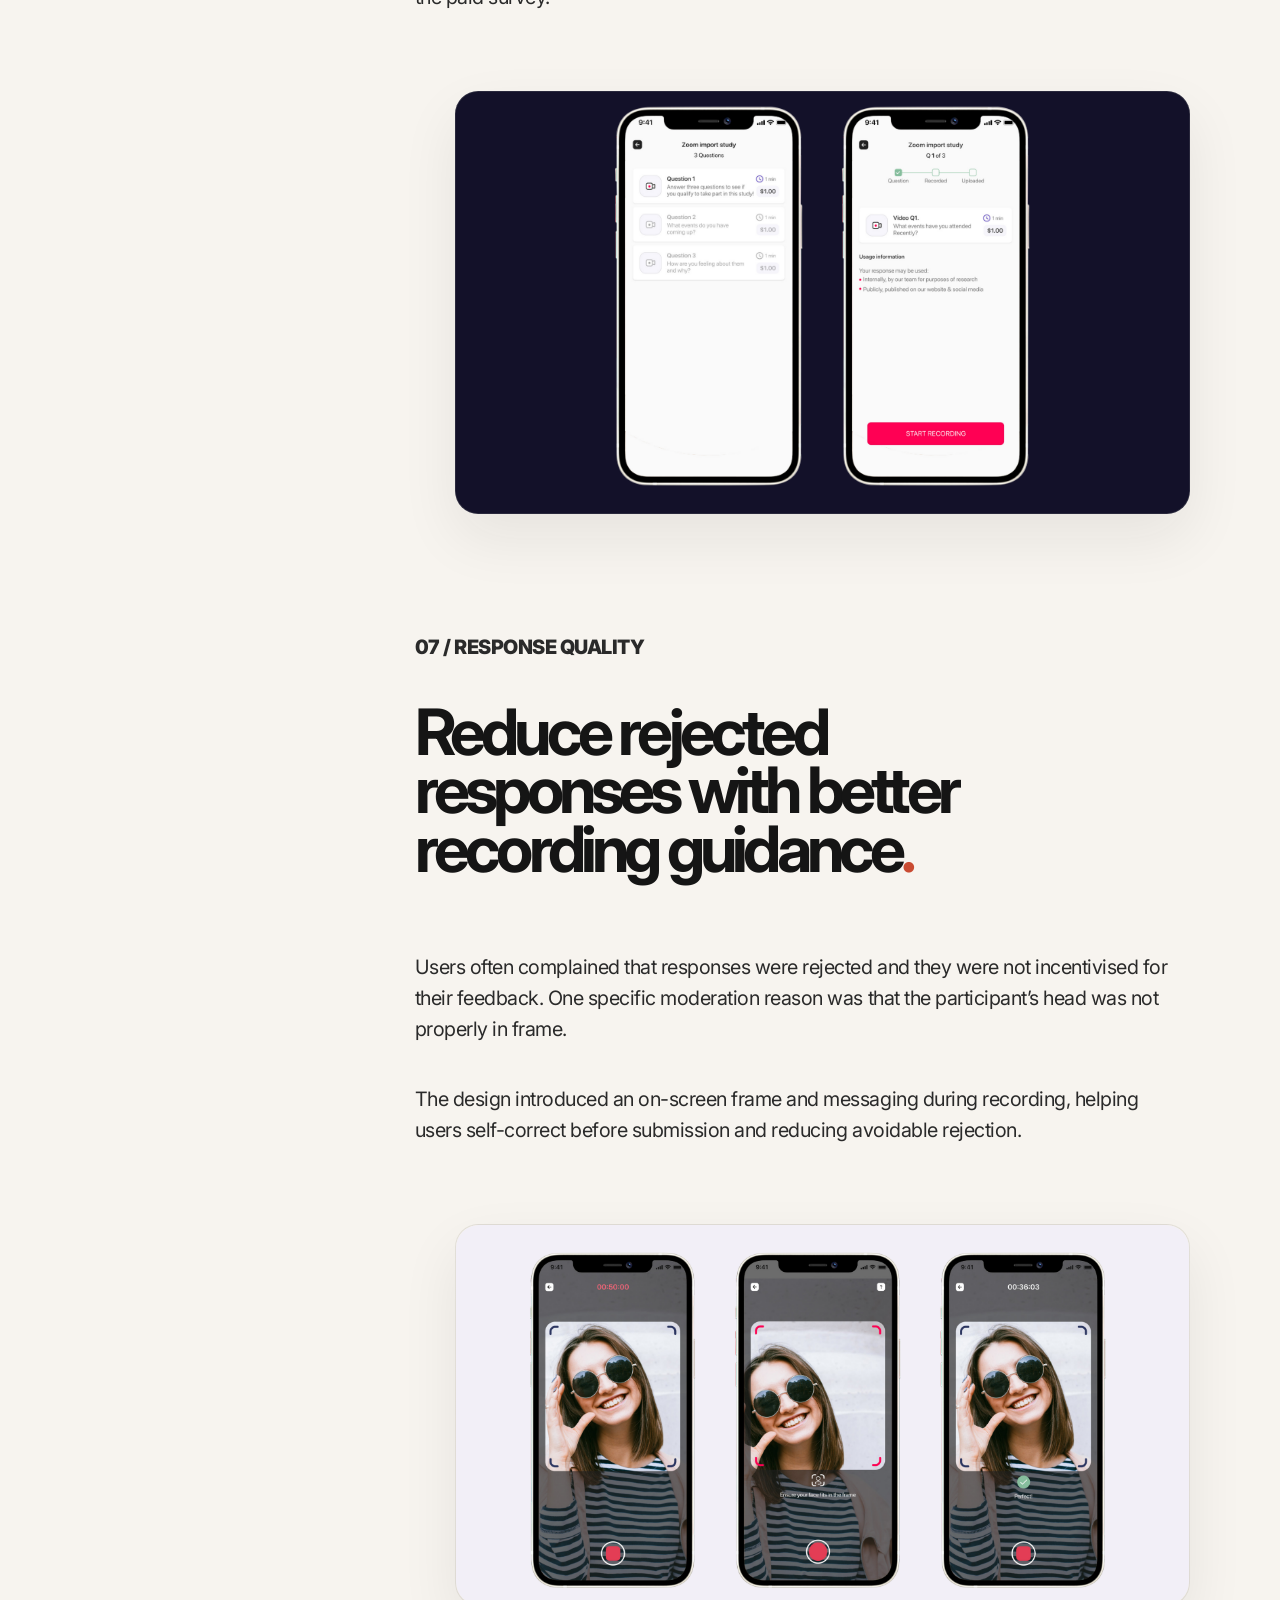
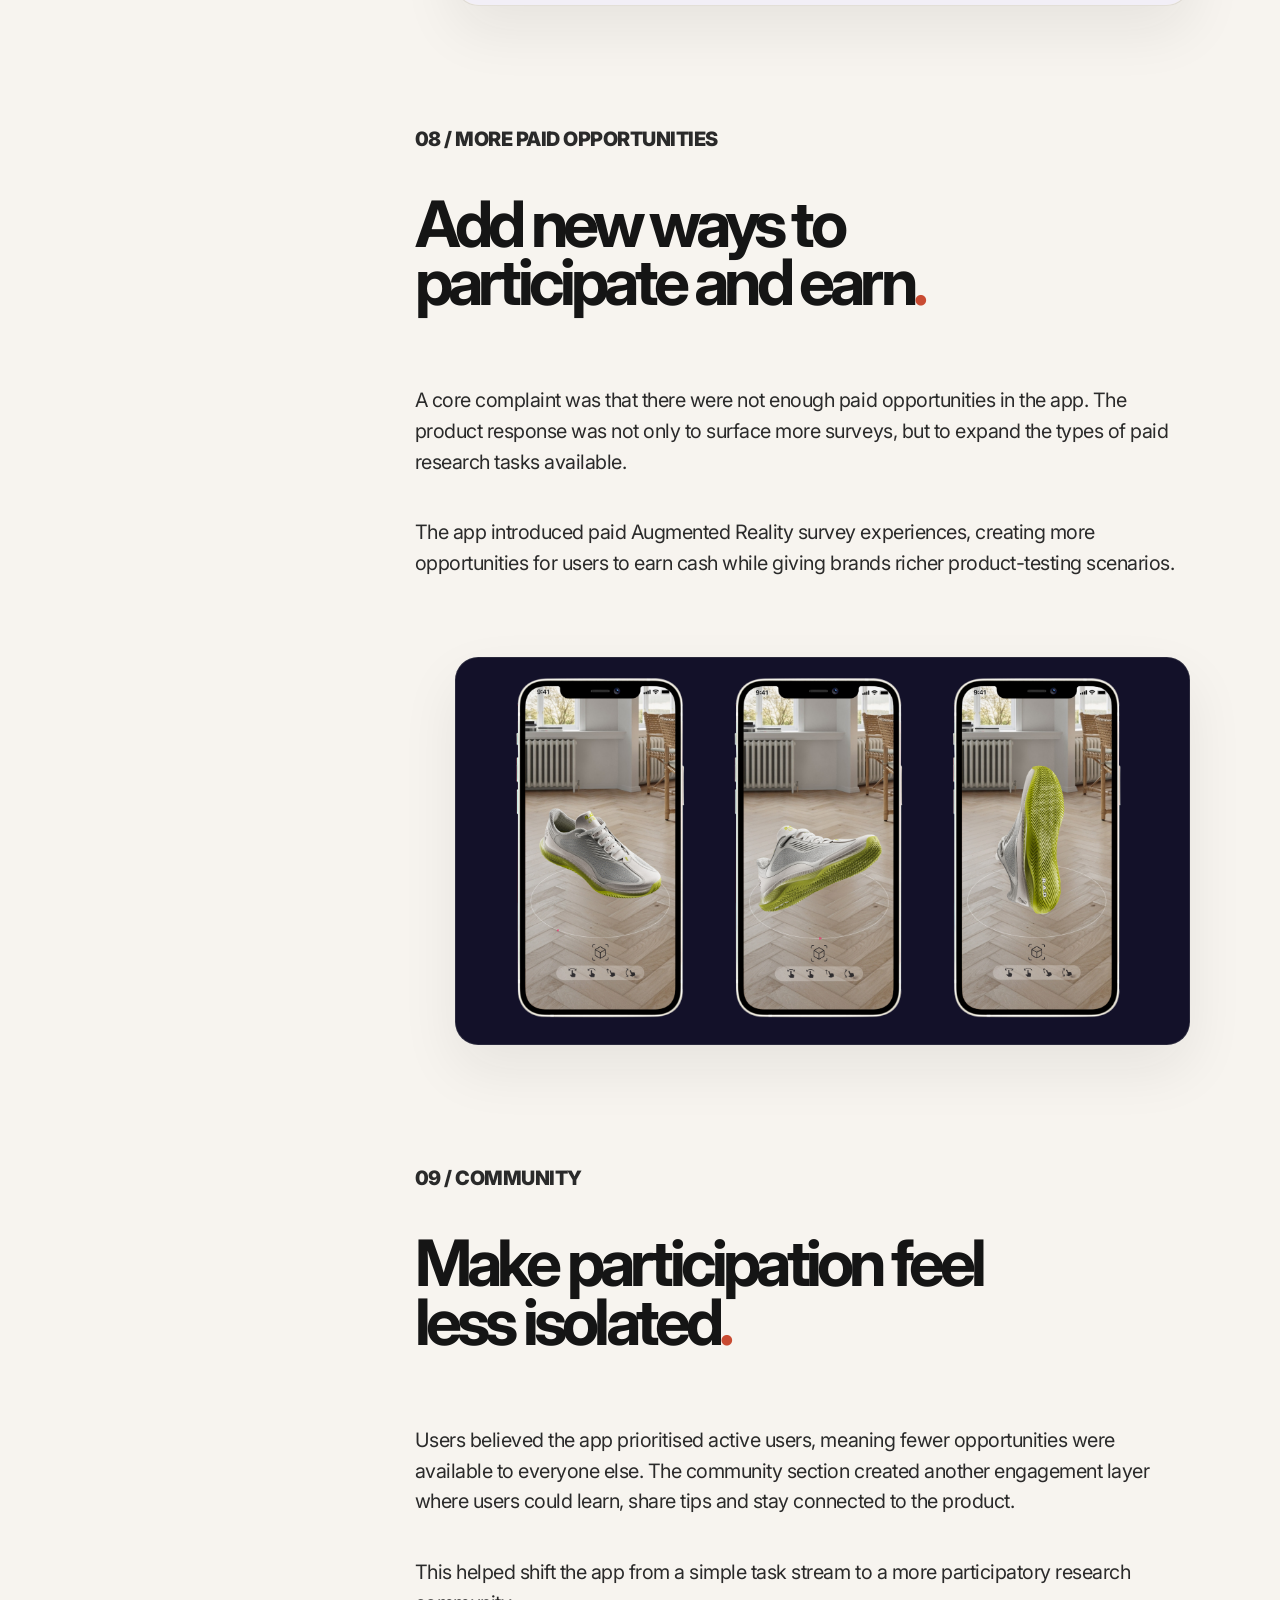
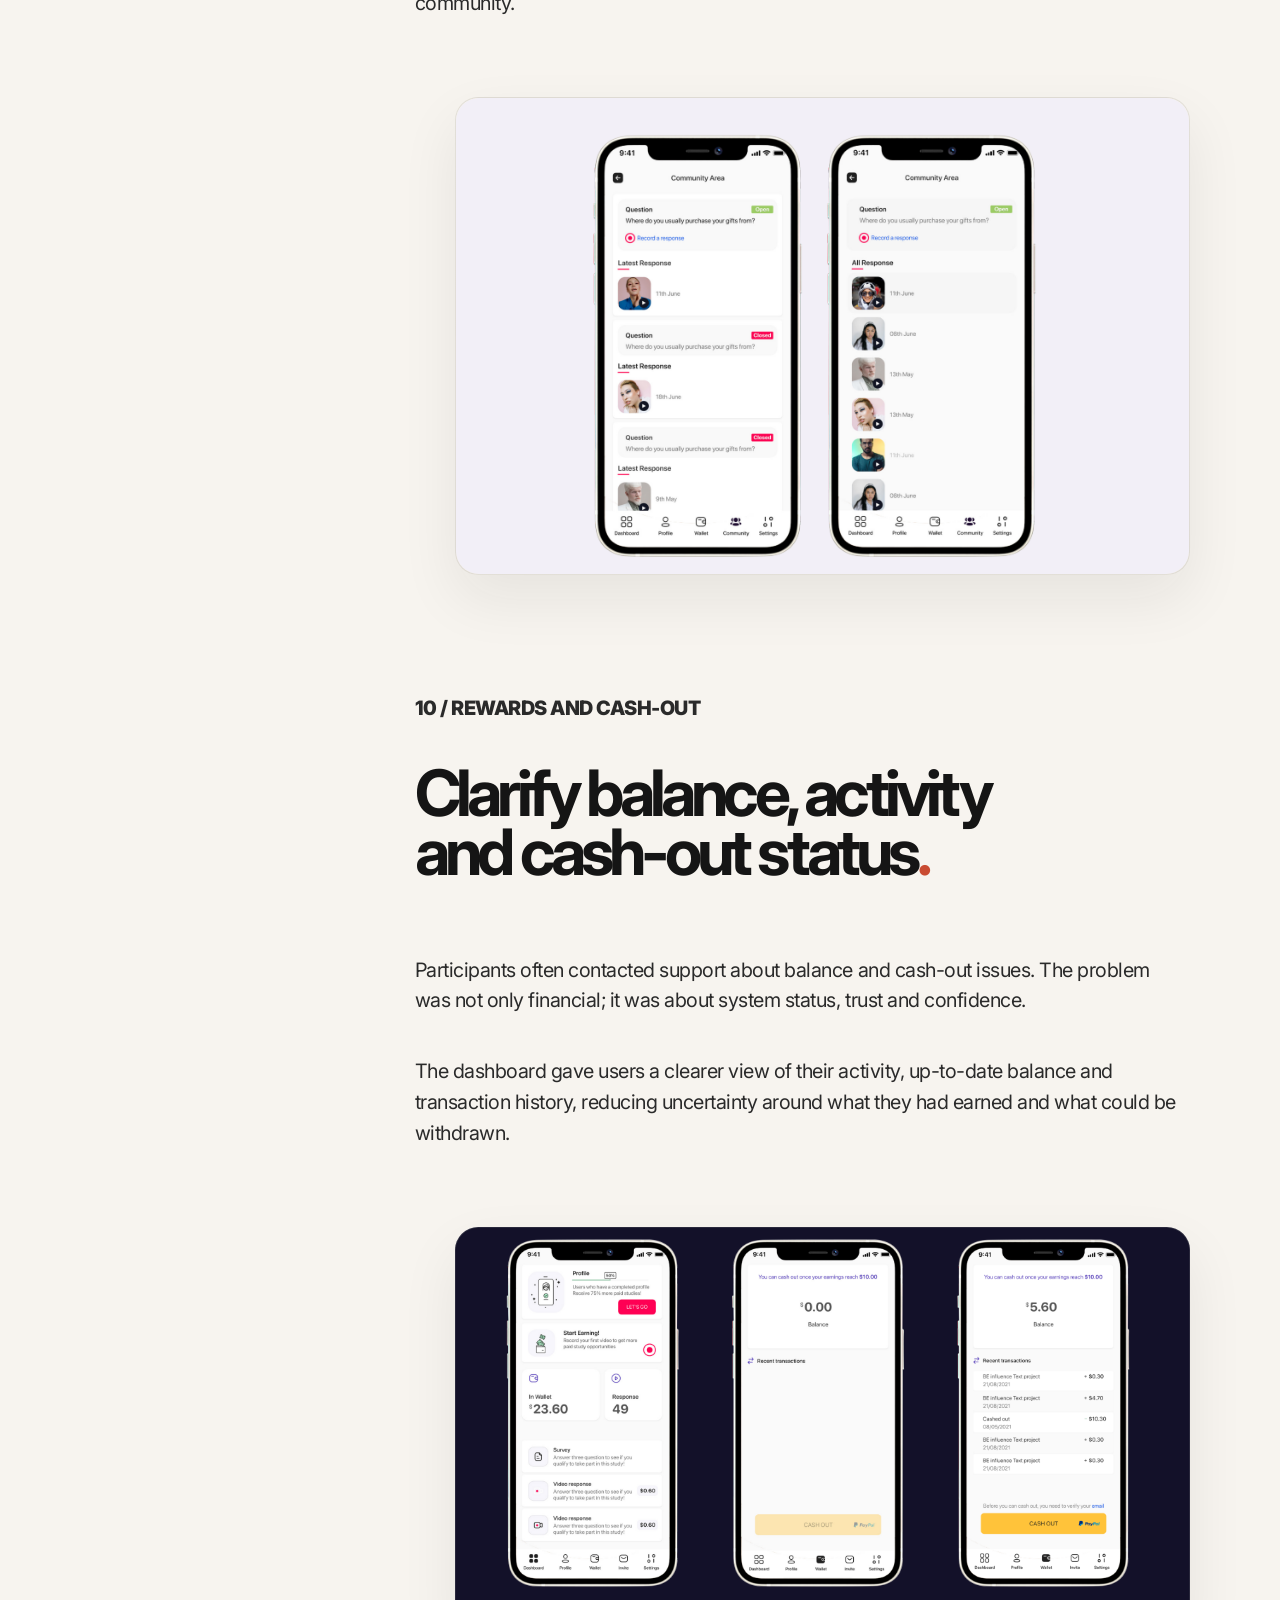
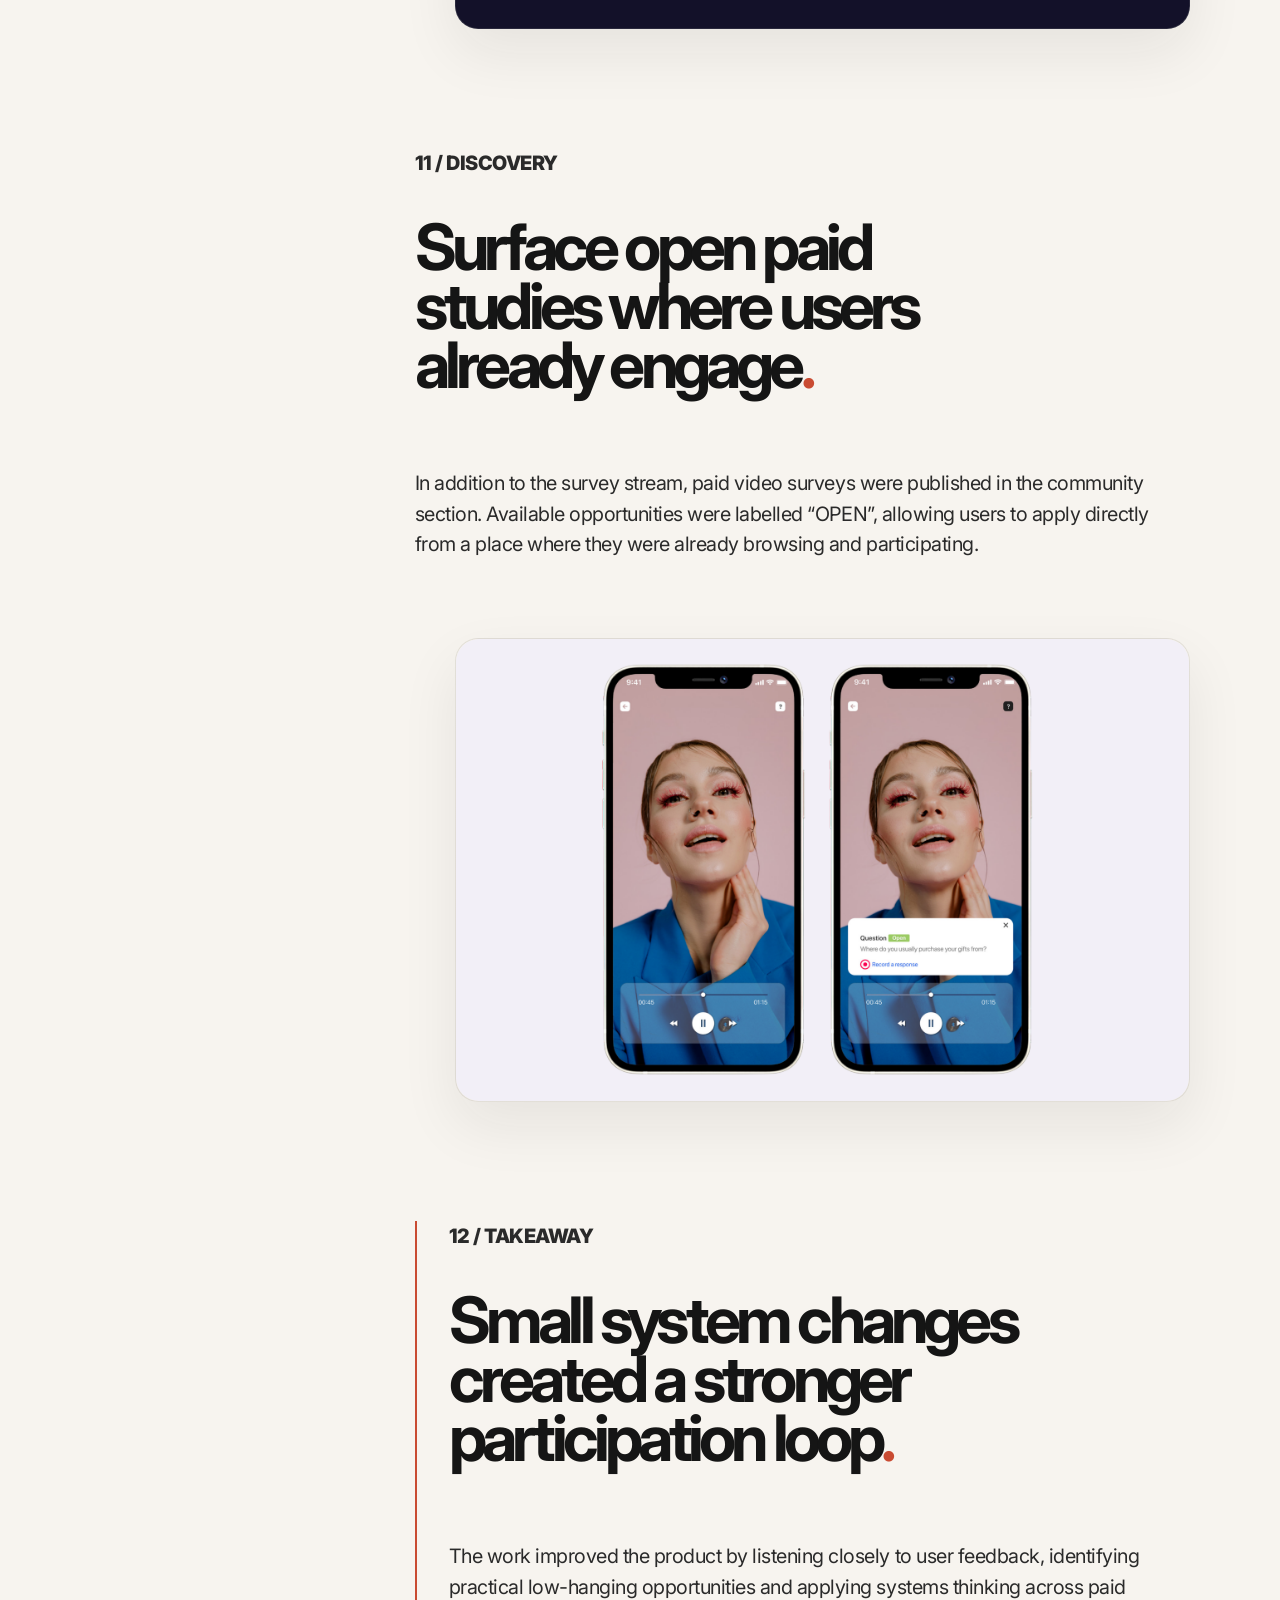
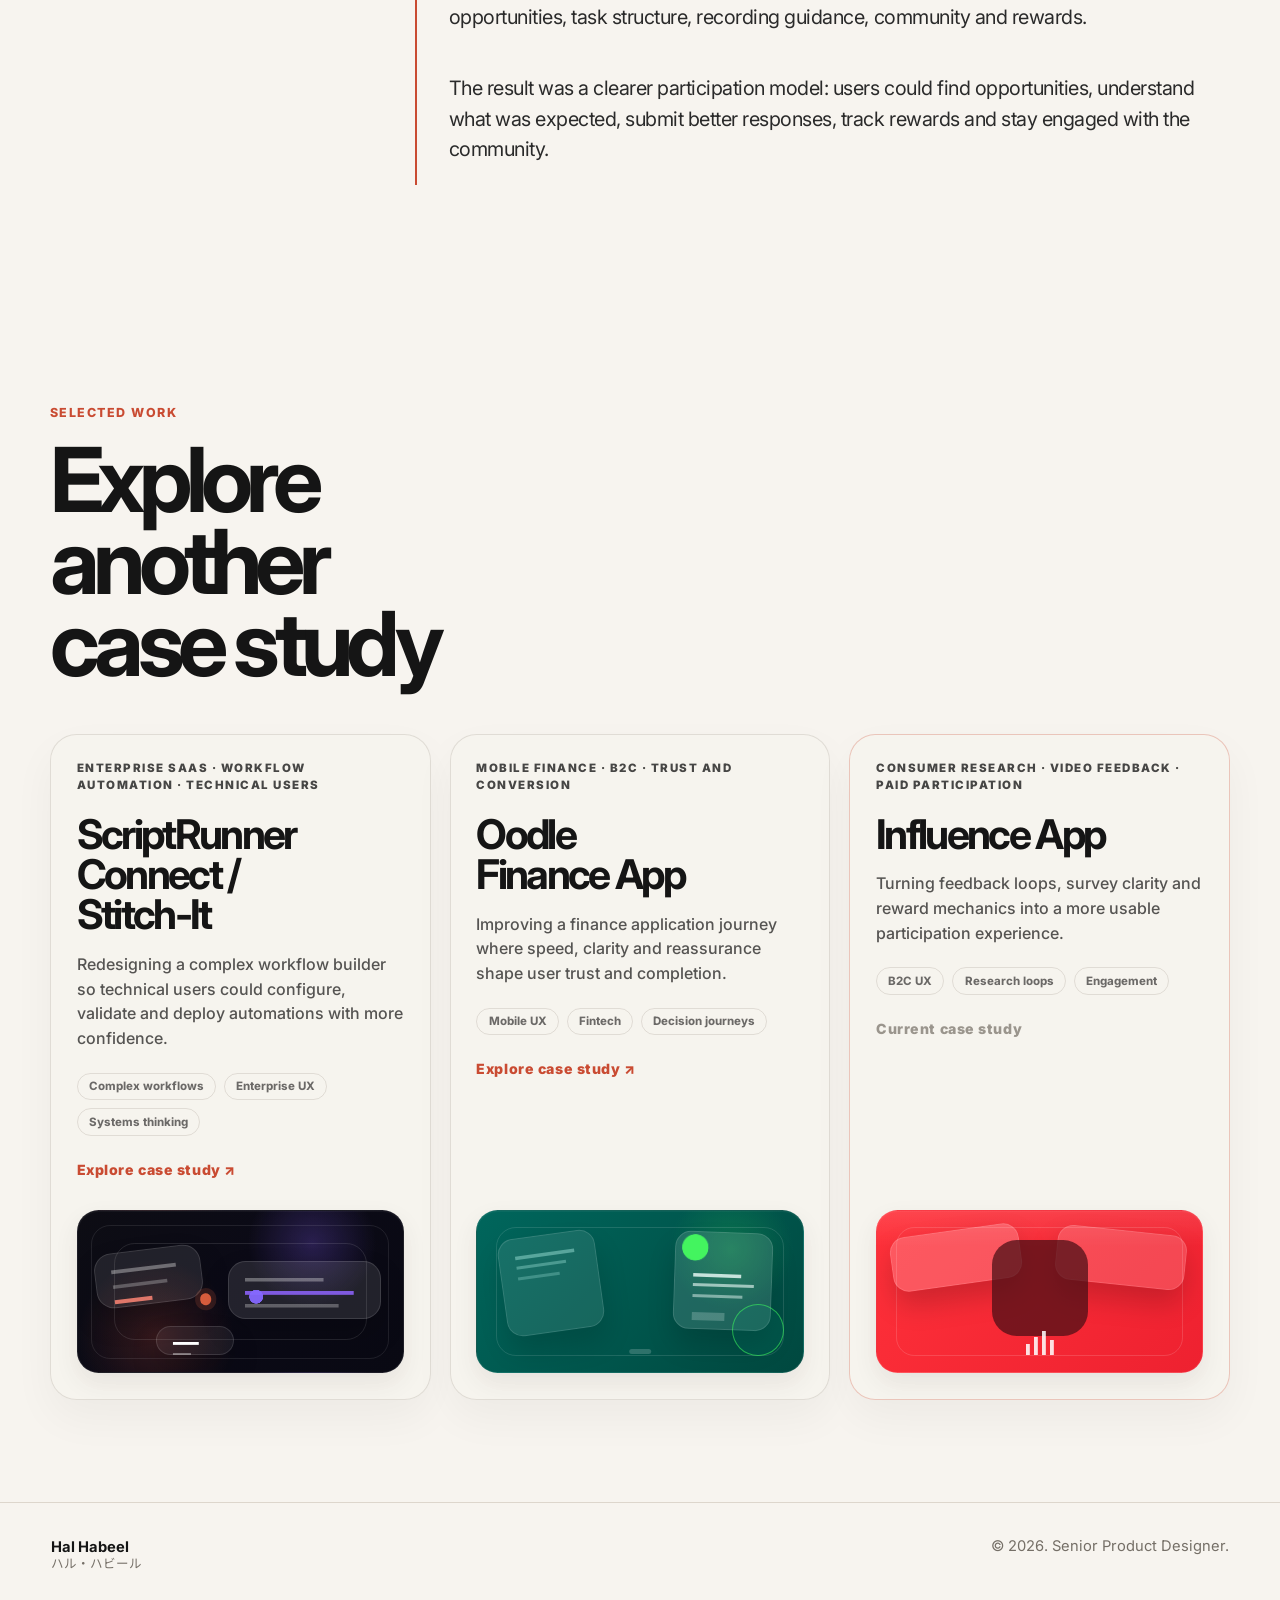
==== commit 22fc861d: "Show back to top controls after scroll" ====
--- a/case_studies/influence-app.html
+++ b/case_studies/influence-app.html
@@ -1167,6 +1167,39 @@
 
       .influence-image-modal__media img {
         max-height: calc(100vh - 9rem);
+      }
+    }
+  </style>
+
+
+  <style>
+    /* Back-to-top visibility behaviour */
+    .case-study-back-to-top,
+    .influence-back-to-top {
+      opacity: 0 !important;
+      visibility: hidden !important;
+      pointer-events: none !important;
+      transform: translateY(0.8rem) !important;
+      transition:
+        opacity 180ms ease,
+        visibility 180ms ease,
+        transform 180ms ease,
+        background 180ms ease,
+        box-shadow 180ms ease !important;
+    }
+
+    .case-study-back-to-top.is-visible,
+    .influence-back-to-top.is-visible {
+      opacity: 1 !important;
+      visibility: visible !important;
+      pointer-events: auto !important;
+      transform: translateY(0) !important;
+    }
+
+    @media (prefers-reduced-motion: reduce) {
+      .case-study-back-to-top,
+      .influence-back-to-top {
+        transition: none !important;
       }
     }
   </style>
@@ -1663,5 +1696,31 @@
     })();
   </script>
 
+
+  <script>
+    /* Back-to-top only appears after the first viewport */
+    (() => {
+      const controls = document.querySelectorAll(".case-study-back-to-top, .influence-back-to-top");
+
+      if (!controls.length) return;
+
+      const updateBackToTopVisibility = () => {
+        const showAfter = Math.max(window.innerHeight, 420);
+        const shouldShow = window.scrollY > showAfter;
+
+        controls.forEach((control) => {
+          control.classList.toggle("is-visible", shouldShow);
+          control.setAttribute("aria-hidden", shouldShow ? "false" : "true");
+          control.tabIndex = shouldShow ? 0 : -1;
+        });
+      };
+
+      updateBackToTopVisibility();
+
+      window.addEventListener("scroll", updateBackToTopVisibility, { passive: true });
+      window.addEventListener("resize", updateBackToTopVisibility);
+    })();
+  </script>
+
 </body>
 </html>
